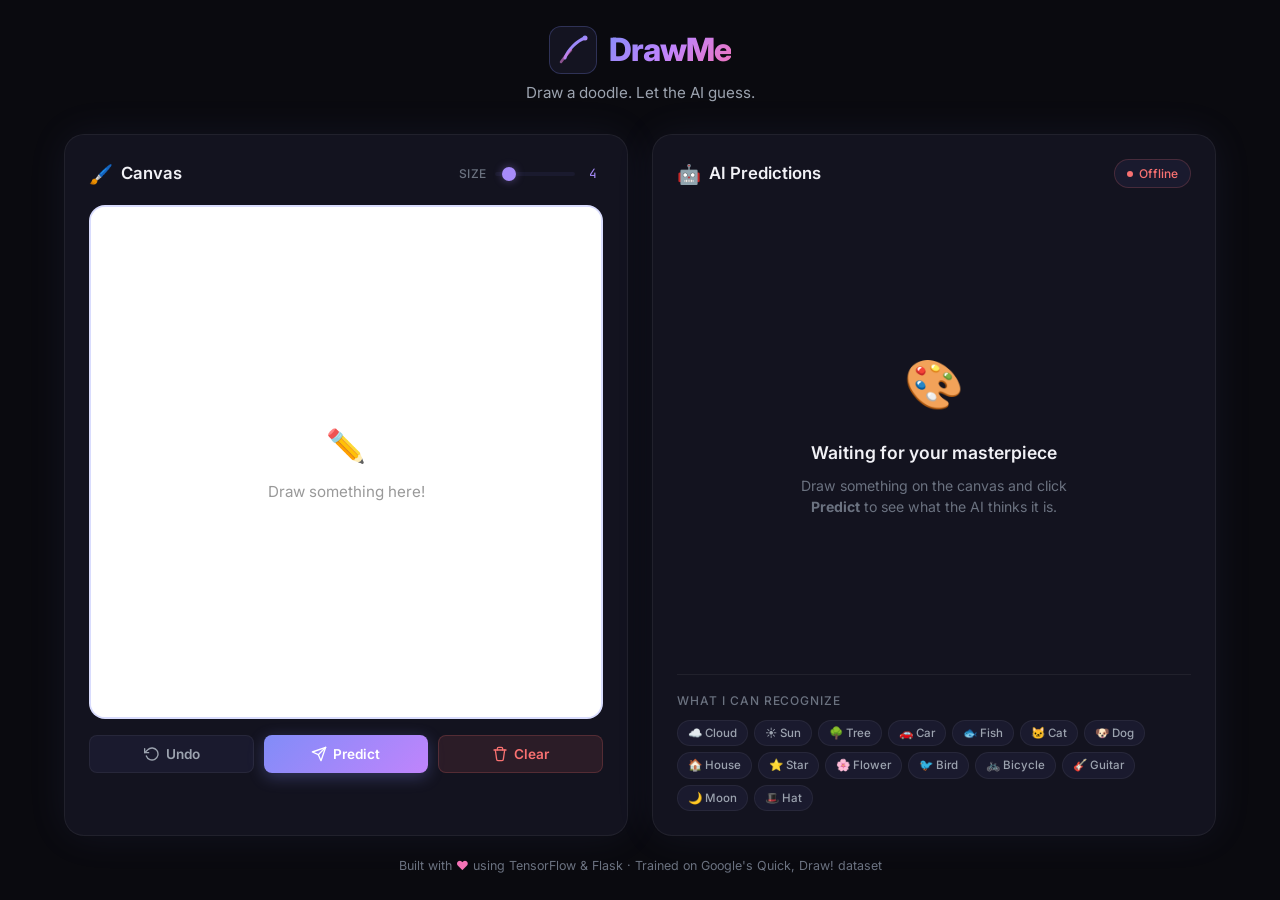
==== frontend/index.html @ 43815110 "frontend and model trained on 15 items" ====
<!DOCTYPE html>
<html lang="en">
<head>
    <meta charset="UTF-8">
    <meta name="viewport" content="width=device-width, initial-scale=1.0">
    <meta name="description" content="DrawMe — An AI-powered sketch recognition app. Draw on the canvas and let a CNN identify your doodle in real-time.">
    <title>DrawMe — AI Sketch Recognition</title>
    <link rel="preconnect" href="https://fonts.googleapis.com">
    <link rel="preconnect" href="https://fonts.gstatic.com" crossorigin>
    <link href="https://fonts.googleapis.com/css2?family=Inter:wght@300;400;500;600;700;800&family=JetBrains+Mono:wght@400;500&display=swap" rel="stylesheet">
    <link rel="stylesheet" href="style.css">
</head>
<body>
    <!-- Animated background particles -->
    <div class="bg-particles" id="bgParticles"></div>

    <!-- Main Application -->
    <div class="app-container">

        <!-- Header -->
        <header class="app-header">
            <div class="logo-group">
                <div class="logo-icon">
                    <svg width="32" height="32" viewBox="0 0 32 32" fill="none">
                        <path d="M8 24C8 24 10 18 16 12C22 6 28 4 28 4" stroke="url(#grad1)" stroke-width="3" stroke-linecap="round"/>
                        <path d="M4 28C4 28 8 22 14 16" stroke="url(#grad2)" stroke-width="2.5" stroke-linecap="round" opacity="0.6"/>
                        <circle cx="28" cy="4" r="2.5" fill="url(#grad1)"/>
                        <defs>
                            <linearGradient id="grad1" x1="0%" y1="0%" x2="100%" y2="100%">
                                <stop offset="0%" style="stop-color:#818cf8"/>
                                <stop offset="100%" style="stop-color:#c084fc"/>
                            </linearGradient>
                            <linearGradient id="grad2" x1="0%" y1="0%" x2="100%" y2="100%">
                                <stop offset="0%" style="stop-color:#c084fc"/>
                                <stop offset="100%" style="stop-color:#f472b6"/>
                            </linearGradient>
                        </defs>
                    </svg>
                </div>
                <h1 class="logo-text">DrawMe</h1>
            </div>
            <p class="tagline">Draw a doodle. Let the AI guess.</p>
        </header>

        <!-- Main Content Grid -->
        <main class="main-grid">

            <!-- Left Panel: Canvas -->
            <section class="panel canvas-panel" id="canvasPanel">
                <div class="panel-header">
                    <h2 class="panel-title">
                        <span class="panel-icon">🖌️</span>
                        Canvas
                    </h2>
                    <div class="brush-controls">
                        <label class="brush-label" for="brushSize">Size</label>
                        <input type="range" id="brushSize" min="2" max="20" value="4" class="brush-slider">
                        <span class="brush-value" id="brushValue">4</span>
                    </div>
                </div>

                <div class="canvas-wrapper" id="canvasWrapper">
                    <canvas id="drawCanvas" width="400" height="400"></canvas>
                    <div class="canvas-placeholder" id="canvasPlaceholder">
                        <span class="placeholder-icon">✏️</span>
                        <span>Draw something here!</span>
                    </div>
                </div>

                <div class="canvas-actions">
                    <button class="btn btn-secondary" id="btnUndo" title="Undo last stroke">
                        <svg width="16" height="16" viewBox="0 0 24 24" fill="none" stroke="currentColor" stroke-width="2" stroke-linecap="round" stroke-linejoin="round"><polyline points="1 4 1 10 7 10"></polyline><path d="M3.51 15a9 9 0 1 0 2.13-9.36L1 10"></path></svg>
                        Undo
                    </button>
                    <button class="btn btn-primary" id="btnPredict" title="Submit your drawing for prediction">
                        <svg width="16" height="16" viewBox="0 0 24 24" fill="none" stroke="currentColor" stroke-width="2" stroke-linecap="round" stroke-linejoin="round"><path d="M22 2L11 13"></path><path d="M22 2l-7 20-4-9-9-4 20-7z"></path></svg>
                        Predict
                    </button>
                    <button class="btn btn-danger" id="btnClear" title="Clear the canvas">
                        <svg width="16" height="16" viewBox="0 0 24 24" fill="none" stroke="currentColor" stroke-width="2" stroke-linecap="round" stroke-linejoin="round"><polyline points="3 6 5 6 21 6"></polyline><path d="M19 6l-2 14a2 2 0 01-2 2H9a2 2 0 01-2-2L5 6m3 0V4a2 2 0 012-2h4a2 2 0 012 2v2"></path></svg>
                        Clear
                    </button>
                </div>
            </section>

            <!-- Right Panel: Results -->
            <section class="panel results-panel" id="resultsPanel">
                <div class="panel-header">
                    <h2 class="panel-title">
                        <span class="panel-icon">🤖</span>
                        AI Predictions
                    </h2>
                    <div class="model-badge" id="modelBadge">
                        <span class="badge-dot"></span>
                        <span>Checking...</span>
                    </div>
                </div>

                <!-- Predictions Area -->
                <div class="predictions-area" id="predictionsArea">
                    <!-- Empty State -->
                    <div class="empty-state" id="emptyState">
                        <div class="empty-icon">🎨</div>
                        <h3>Waiting for your masterpiece</h3>
                        <p>Draw something on the canvas and click <strong>Predict</strong> to see what the AI thinks it is.</p>
                    </div>

                    <!-- Loading State -->
                    <div class="loading-state hidden" id="loadingState">
                        <div class="spinner"></div>
                        <p>Analyzing your drawing...</p>
                    </div>

                    <!-- Results State -->
                    <div class="results-state hidden" id="resultsState">
                        <!-- Top prediction hero -->
                        <div class="top-prediction" id="topPrediction">
                            <div class="top-emoji" id="topEmoji">❓</div>
                            <div class="top-info">
                                <span class="top-label">I think it's a...</span>
                                <span class="top-class" id="topClass">—</span>
                                <div class="top-confidence-bar">
                                    <div class="confidence-fill" id="topConfidenceFill"></div>
                                </div>
                                <span class="top-confidence-text" id="topConfidenceText">0%</span>
                            </div>
                        </div>

                        <!-- Debug: What the model sees -->
                        <div class="debug-image-section hidden" id="debugImageContainer">
                            <span class="debug-label">Model sees →</span>
                        </div>

                        <!-- All predictions list -->
                        <div class="predictions-list" id="predictionsList">
                            <!-- Dynamically populated -->
                        </div>
                    </div>

                    <!-- Error State -->
                    <div class="error-state hidden" id="errorState">
                        <div class="error-icon">⚠️</div>
                        <h3>Oops!</h3>
                        <p id="errorMessage">Something went wrong.</p>
                    </div>
                </div>

                <!-- Categories -->
                <div class="categories-section">
                    <h3 class="categories-title">What I can recognize</h3>
                    <div class="categories-grid" id="categoriesGrid">
                        <!-- Dynamically populated -->
                    </div>
                </div>
            </section>

        </main>

        <!-- Footer -->
        <footer class="app-footer">
            <p>Built with <span class="heart">♥</span> using TensorFlow &amp; Flask &middot; Trained on Google's Quick, Draw! dataset</p>
        </footer>
    </div>

    <script src="script.js"></script>
</body>
</html>
---- frontend/style.css ----
/* ═══════════════════════════════════════════════════════════════
   DrawMe — Premium Dark UI Stylesheet
   ═══════════════════════════════════════════════════════════════ */

/* ─── CSS Custom Properties (Design Tokens) ─────────────────── */
:root {
    /* Palette — Deep Space Dark */
    --bg-primary:     #0a0a0f;
    --bg-secondary:   #12121a;
    --bg-tertiary:    #1a1a2e;
    --bg-card:        rgba(22, 22, 35, 0.85);
    --bg-glass:       rgba(30, 30, 50, 0.55);

    /* Accent Gradient */
    --accent-1:       #818cf8;   /* Indigo */
    --accent-2:       #a78bfa;   /* Violet */
    --accent-3:       #c084fc;   /* Purple */
    --accent-4:       #f472b6;   /* Pink */

    /* Text */
    --text-primary:   #f1f1f6;
    --text-secondary: #9ca3af;
    --text-muted:     #6b7280;
    --text-accent:    #c084fc;

    /* Surfaces */
    --border-subtle:  rgba(255, 255, 255, 0.06);
    --border-accent:  rgba(129, 140, 248, 0.25);
    --shadow-glow:    0 0 40px rgba(129, 140, 248, 0.08);

    /* Canvas */
    --canvas-bg:      #ffffff;
    --canvas-border:  rgba(129, 140, 248, 0.3);

    /* Status */
    --success:        #34d399;
    --danger:         #f87171;
    --warning:        #fbbf24;

    /* Radii */
    --radius-sm:      8px;
    --radius-md:      12px;
    --radius-lg:      16px;
    --radius-xl:      20px;

    /* Transitions */
    --transition-fast:  150ms cubic-bezier(0.4, 0, 0.2, 1);
    --transition-base:  250ms cubic-bezier(0.4, 0, 0.2, 1);
    --transition-slow:  400ms cubic-bezier(0.16, 1, 0.3, 1);
}

/* ─── Reset & Base ──────────────────────────────────────────── */
*, *::before, *::after {
    margin: 0;
    padding: 0;
    box-sizing: border-box;
}

html {
    font-size: 16px;
    -webkit-font-smoothing: antialiased;
    -moz-osx-font-smoothing: grayscale;
}

body {
    font-family: 'Inter', -apple-system, BlinkMacSystemFont, sans-serif;
    background: var(--bg-primary);
    color: var(--text-primary);
    min-height: 100vh;
    overflow-x: hidden;
    line-height: 1.6;
}

/* ─── Background Particles ──────────────────────────────────── */
.bg-particles {
    position: fixed;
    inset: 0;
    pointer-events: none;
    z-index: 0;
    overflow: hidden;
}

.bg-particles .particle {
    position: absolute;
    border-radius: 50%;
    opacity: 0;
    animation: floatParticle linear infinite;
}

@keyframes floatParticle {
    0% {
        opacity: 0;
        transform: translateY(100vh) scale(0);
    }
    10% {
        opacity: 1;
    }
    90% {
        opacity: 1;
    }
    100% {
        opacity: 0;
        transform: translateY(-10vh) scale(1);
    }
}

/* ─── App Container ─────────────────────────────────────────── */
.app-container {
    position: relative;
    z-index: 1;
    max-width: 1200px;
    margin: 0 auto;
    padding: 24px 24px 16px;
    min-height: 100vh;
    display: flex;
    flex-direction: column;
}

/* ─── Header ────────────────────────────────────────────────── */
.app-header {
    text-align: center;
    margin-bottom: 28px;
    animation: fadeInDown 0.6s var(--transition-slow) both;
}

@keyframes fadeInDown {
    from { opacity: 0; transform: translateY(-20px); }
    to   { opacity: 1; transform: translateY(0); }
}

.logo-group {
    display: flex;
    align-items: center;
    justify-content: center;
    gap: 12px;
    margin-bottom: 6px;
}

.logo-icon {
    display: flex;
    align-items: center;
    justify-content: center;
    width: 48px;
    height: 48px;
    background: var(--bg-glass);
    border: 1px solid var(--border-accent);
    border-radius: var(--radius-md);
    backdrop-filter: blur(12px);
}

.logo-text {
    font-size: 2rem;
    font-weight: 800;
    letter-spacing: -0.03em;
    background: linear-gradient(135deg, var(--accent-1), var(--accent-3), var(--accent-4));
    -webkit-background-clip: text;
    -webkit-text-fill-color: transparent;
    background-clip: text;
}

.tagline {
    font-size: 0.95rem;
    color: var(--text-secondary);
    font-weight: 400;
}

/* ─── Main Grid ─────────────────────────────────────────────── */
.main-grid {
    display: grid;
    grid-template-columns: 1fr 1fr;
    gap: 24px;
    flex: 1;
    animation: fadeInUp 0.6s 0.15s both;
}

@keyframes fadeInUp {
    from { opacity: 0; transform: translateY(20px); }
    to   { opacity: 1; transform: translateY(0); }
}

/* ─── Panel (Glassmorphism Card) ────────────────────────────── */
.panel {
    background: var(--bg-card);
    border: 1px solid var(--border-subtle);
    border-radius: var(--radius-xl);
    padding: 24px;
    backdrop-filter: blur(16px);
    box-shadow: var(--shadow-glow);
    display: flex;
    flex-direction: column;
    transition: border-color var(--transition-base);
}

.panel:hover {
    border-color: var(--border-accent);
}

.panel-header {
    display: flex;
    align-items: center;
    justify-content: space-between;
    margin-bottom: 16px;
}

.panel-title {
    font-size: 1.05rem;
    font-weight: 600;
    display: flex;
    align-items: center;
    gap: 8px;
    color: var(--text-primary);
}

.panel-icon {
    font-size: 1.2rem;
}

/* ─── Brush Controls ────────────────────────────────────────── */
.brush-controls {
    display: flex;
    align-items: center;
    gap: 8px;
}

.brush-label {
    font-size: 0.75rem;
    color: var(--text-muted);
    text-transform: uppercase;
    letter-spacing: 0.05em;
    font-weight: 500;
}

.brush-slider {
    -webkit-appearance: none;
    appearance: none;
    width: 80px;
    height: 4px;
    background: var(--bg-tertiary);
    border-radius: 2px;
    outline: none;
    cursor: pointer;
}

.brush-slider::-webkit-slider-thumb {
    -webkit-appearance: none;
    appearance: none;
    width: 14px;
    height: 14px;
    border-radius: 50%;
    background: var(--accent-2);
    cursor: pointer;
    transition: transform var(--transition-fast);
    box-shadow: 0 0 8px rgba(167, 139, 250, 0.4);
}

.brush-slider::-webkit-slider-thumb:hover {
    transform: scale(1.2);
}

.brush-value {
    font-family: 'JetBrains Mono', monospace;
    font-size: 0.8rem;
    color: var(--accent-2);
    min-width: 20px;
    text-align: center;
}

/* ─── Canvas ────────────────────────────────────────────────── */
.canvas-wrapper {
    position: relative;
    width: 100%;
    aspect-ratio: 1;
    border-radius: var(--radius-lg);
    overflow: hidden;
    border: 2px solid var(--canvas-border);
    background: var(--canvas-bg);
    cursor: crosshair;
    transition: border-color var(--transition-base), box-shadow var(--transition-base);
}

.canvas-wrapper:hover {
    border-color: var(--accent-1);
    box-shadow: 0 0 20px rgba(129, 140, 248, 0.15);
}

#drawCanvas {
    display: block;
    width: 100%;
    height: 100%;
    touch-action: none;
}

.canvas-placeholder {
    position: absolute;
    inset: 0;
    display: flex;
    flex-direction: column;
    align-items: center;
    justify-content: center;
    gap: 8px;
    color: #999;
    font-size: 0.95rem;
    pointer-events: none;
    transition: opacity var(--transition-base);
}

.canvas-placeholder.hidden {
    opacity: 0;
}

.placeholder-icon {
    font-size: 2rem;
    animation: wiggle 2s ease-in-out infinite;
}

@keyframes wiggle {
    0%, 100% { transform: rotate(0deg); }
    25%      { transform: rotate(-8deg); }
    75%      { transform: rotate(8deg); }
}

/* ─── Buttons ───────────────────────────────────────────────── */
.canvas-actions {
    display: flex;
    gap: 10px;
    margin-top: 16px;
}

.btn {
    flex: 1;
    display: flex;
    align-items: center;
    justify-content: center;
    gap: 6px;
    padding: 10px 16px;
    border: none;
    border-radius: var(--radius-sm);
    font-family: 'Inter', sans-serif;
    font-size: 0.85rem;
    font-weight: 600;
    cursor: pointer;
    transition: all var(--transition-fast);
    position: relative;
    overflow: hidden;
}

.btn::after {
    content: '';
    position: absolute;
    inset: 0;
    background: rgba(255, 255, 255, 0);
    transition: background var(--transition-fast);
}

.btn:hover::after {
    background: rgba(255, 255, 255, 0.08);
}

.btn:active {
    transform: scale(0.97);
}

.btn-primary {
    background: linear-gradient(135deg, var(--accent-1), var(--accent-3));
    color: #fff;
    box-shadow: 0 4px 16px rgba(129, 140, 248, 0.3);
}

.btn-primary:hover {
    box-shadow: 0 6px 24px rgba(129, 140, 248, 0.45);
    transform: translateY(-1px);
}

.btn-secondary {
    background: var(--bg-tertiary);
    color: var(--text-secondary);
    border: 1px solid var(--border-subtle);
}

.btn-secondary:hover {
    color: var(--text-primary);
    border-color: var(--border-accent);
}

.btn-danger {
    background: rgba(248, 113, 113, 0.1);
    color: var(--danger);
    border: 1px solid rgba(248, 113, 113, 0.2);
}

.btn-danger:hover {
    background: rgba(248, 113, 113, 0.2);
    border-color: rgba(248, 113, 113, 0.4);
}

/* ─── Model Badge ───────────────────────────────────────────── */
.model-badge {
    display: flex;
    align-items: center;
    gap: 6px;
    padding: 4px 12px;
    border-radius: 999px;
    font-size: 0.75rem;
    font-weight: 500;
    background: var(--bg-tertiary);
    color: var(--text-muted);
    border: 1px solid var(--border-subtle);
}

.badge-dot {
    width: 6px;
    height: 6px;
    border-radius: 50%;
    background: var(--text-muted);
    transition: background var(--transition-base);
}

.model-badge.online .badge-dot {
    background: var(--success);
    box-shadow: 0 0 8px rgba(52, 211, 153, 0.5);
    animation: pulse 2s infinite;
}

.model-badge.online {
    color: var(--success);
    border-color: rgba(52, 211, 153, 0.2);
}

.model-badge.offline .badge-dot {
    background: var(--danger);
}

.model-badge.offline {
    color: var(--danger);
    border-color: rgba(248, 113, 113, 0.2);
}

@keyframes pulse {
    0%, 100% { opacity: 1; }
    50%      { opacity: 0.5; }
}

/* ─── Predictions Area ──────────────────────────────────────── */
.predictions-area {
    flex: 1;
    display: flex;
    flex-direction: column;
}

/* Empty State */
.empty-state {
    flex: 1;
    display: flex;
    flex-direction: column;
    align-items: center;
    justify-content: center;
    text-align: center;
    padding: 32px 16px;
    gap: 8px;
}

.empty-icon {
    font-size: 3rem;
    margin-bottom: 8px;
    animation: float 3s ease-in-out infinite;
}

@keyframes float {
    0%, 100% { transform: translateY(0); }
    50%      { transform: translateY(-8px); }
}

.empty-state h3 {
    font-size: 1.1rem;
    font-weight: 600;
    color: var(--text-primary);
}

.empty-state p {
    font-size: 0.88rem;
    color: var(--text-muted);
    max-width: 280px;
    line-height: 1.5;
}

/* Loading State */
.loading-state {
    flex: 1;
    display: flex;
    flex-direction: column;
    align-items: center;
    justify-content: center;
    gap: 16px;
}

.spinner {
    width: 40px;
    height: 40px;
    border: 3px solid var(--bg-tertiary);
    border-top-color: var(--accent-2);
    border-radius: 50%;
    animation: spin 0.8s linear infinite;
}

@keyframes spin {
    to { transform: rotate(360deg); }
}

.loading-state p {
    font-size: 0.9rem;
    color: var(--text-secondary);
}

/* Top Prediction Hero */
.top-prediction {
    display: flex;
    align-items: center;
    gap: 16px;
    padding: 20px;
    border-radius: var(--radius-lg);
    background: linear-gradient(135deg, rgba(129, 140, 248, 0.1), rgba(192, 132, 252, 0.08));
    border: 1px solid var(--border-accent);
    margin-bottom: 16px;
    animation: slideIn 0.4s var(--transition-slow) both;
}

@keyframes slideIn {
    from { opacity: 0; transform: translateX(-16px); }
    to   { opacity: 1; transform: translateX(0); }
}

.top-emoji {
    font-size: 2.8rem;
    line-height: 1;
    flex-shrink: 0;
}

.top-info {
    flex: 1;
    min-width: 0;
}

.top-label {
    display: block;
    font-size: 0.75rem;
    color: var(--text-muted);
    text-transform: uppercase;
    letter-spacing: 0.08em;
    font-weight: 500;
    margin-bottom: 2px;
}

.top-class {
    display: block;
    font-size: 1.5rem;
    font-weight: 700;
    color: var(--text-primary);
    text-transform: capitalize;
    letter-spacing: -0.02em;
}

.top-confidence-bar {
    width: 100%;
    height: 6px;
    background: var(--bg-tertiary);
    border-radius: 3px;
    margin-top: 8px;
    overflow: hidden;
}

.confidence-fill {
    height: 100%;
    border-radius: 3px;
    background: linear-gradient(90deg, var(--accent-1), var(--accent-3));
    width: 0%;
    transition: width 0.8s cubic-bezier(0.16, 1, 0.3, 1);
}

.top-confidence-text {
    display: block;
    margin-top: 4px;
    font-family: 'JetBrains Mono', monospace;
    font-size: 0.85rem;
    color: var(--accent-2);
    font-weight: 500;
}

/* Debug Image Section */
.debug-image-section {
    display: flex;
    align-items: center;
    gap: 10px;
    padding: 8px 12px;
    margin-bottom: 10px;
    border-radius: var(--radius-sm);
    background: rgba(129, 140, 248, 0.06);
    border: 1px dashed rgba(129, 140, 248, 0.2);
}

.debug-label {
    font-size: 0.7rem;
    color: var(--text-muted);
    text-transform: uppercase;
    letter-spacing: 0.05em;
    font-weight: 500;
}

/* Predictions List */
.predictions-list {
    display: flex;
    flex-direction: column;
    gap: 6px;
    max-height: 260px;
    overflow-y: auto;
    padding-right: 4px;
}

.predictions-list::-webkit-scrollbar {
    width: 4px;
}

.predictions-list::-webkit-scrollbar-track {
    background: transparent;
}

.predictions-list::-webkit-scrollbar-thumb {
    background: var(--bg-tertiary);
    border-radius: 2px;
}

.prediction-row {
    display: flex;
    align-items: center;
    gap: 10px;
    padding: 8px 12px;
    border-radius: var(--radius-sm);
    background: var(--bg-tertiary);
    transition: background var(--transition-fast);
    animation: fadeInRow 0.3s ease both;
}

.prediction-row:hover {
    background: rgba(30, 30, 50, 0.9);
}

.prediction-rank {
    font-family: 'JetBrains Mono', monospace;
    font-size: 0.7rem;
    color: var(--text-muted);
    min-width: 20px;
    text-align: center;
}

.prediction-emoji {
    font-size: 1.1rem;
    flex-shrink: 0;
}

.prediction-name {
    font-size: 0.85rem;
    font-weight: 500;
    color: var(--text-primary);
    text-transform: capitalize;
    flex: 1;
}

.prediction-bar-wrapper {
    width: 80px;
    height: 4px;
    background: rgba(255, 255, 255, 0.06);
    border-radius: 2px;
    overflow: hidden;
}

.prediction-bar {
    height: 100%;
    border-radius: 2px;
    background: var(--accent-1);
    width: 0%;
    transition: width 0.6s cubic-bezier(0.16, 1, 0.3, 1);
}

.prediction-confidence {
    font-family: 'JetBrains Mono', monospace;
    font-size: 0.75rem;
    color: var(--text-secondary);
    min-width: 42px;
    text-align: right;
}

@keyframes fadeInRow {
    from { opacity: 0; transform: translateY(6px); }
    to   { opacity: 1; transform: translateY(0); }
}

/* Error State */
.error-state {
    flex: 1;
    display: flex;
    flex-direction: column;
    align-items: center;
    justify-content: center;
    text-align: center;
    padding: 32px 16px;
    gap: 8px;
}

.error-icon {
    font-size: 2.5rem;
}

.error-state h3 {
    font-size: 1.1rem;
    font-weight: 600;
    color: var(--danger);
}

.error-state p {
    font-size: 0.88rem;
    color: var(--text-muted);
    max-width: 280px;
}

/* ─── Categories Section ────────────────────────────────────── */
.categories-section {
    margin-top: 16px;
    padding-top: 16px;
    border-top: 1px solid var(--border-subtle);
}

.categories-title {
    font-size: 0.75rem;
    text-transform: uppercase;
    letter-spacing: 0.08em;
    color: var(--text-muted);
    font-weight: 500;
    margin-bottom: 10px;
}

.categories-grid {
    display: flex;
    flex-wrap: wrap;
    gap: 6px;
}

.category-chip {
    padding: 3px 10px;
    border-radius: 999px;
    font-size: 0.72rem;
    font-weight: 500;
    background: var(--bg-tertiary);
    color: var(--text-secondary);
    border: 1px solid var(--border-subtle);
    transition: all var(--transition-fast);
    cursor: default;
    text-transform: capitalize;
}

.category-chip:hover {
    color: var(--accent-2);
    border-color: var(--border-accent);
    background: rgba(167, 139, 250, 0.08);
}

.category-chip.active {
    color: var(--accent-1);
    border-color: var(--accent-1);
    background: rgba(129, 140, 248, 0.15);
}

/* ─── Footer ────────────────────────────────────────────────── */
.app-footer {
    text-align: center;
    padding: 20px 0 8px;
    font-size: 0.78rem;
    color: var(--text-muted);
    animation: fadeInUp 0.6s 0.3s both;
}

.heart {
    color: var(--accent-4);
    display: inline-block;
    animation: heartbeat 1.5s infinite;
}

@keyframes heartbeat {
    0%, 100% { transform: scale(1); }
    50%      { transform: scale(1.15); }
}

/* ─── Utility ───────────────────────────────────────────────── */
.hidden {
    display: none !important;
}

/* ─── Responsive ────────────────────────────────────────────── */
@media (max-width: 768px) {
    .main-grid {
        grid-template-columns: 1fr;
    }

    .app-container {
        padding: 16px;
    }

    .logo-text {
        font-size: 1.6rem;
    }

    .canvas-wrapper {
        max-width: 100%;
    }

    .top-prediction {
        flex-direction: column;
        text-align: center;
    }

    .predictions-list {
        max-height: 200px;
    }
}

@media (max-width: 480px) {
    .canvas-actions {
        flex-direction: column;
    }

    .brush-controls {
        display: none;
    }

    .panel {
        padding: 16px;
    }
}
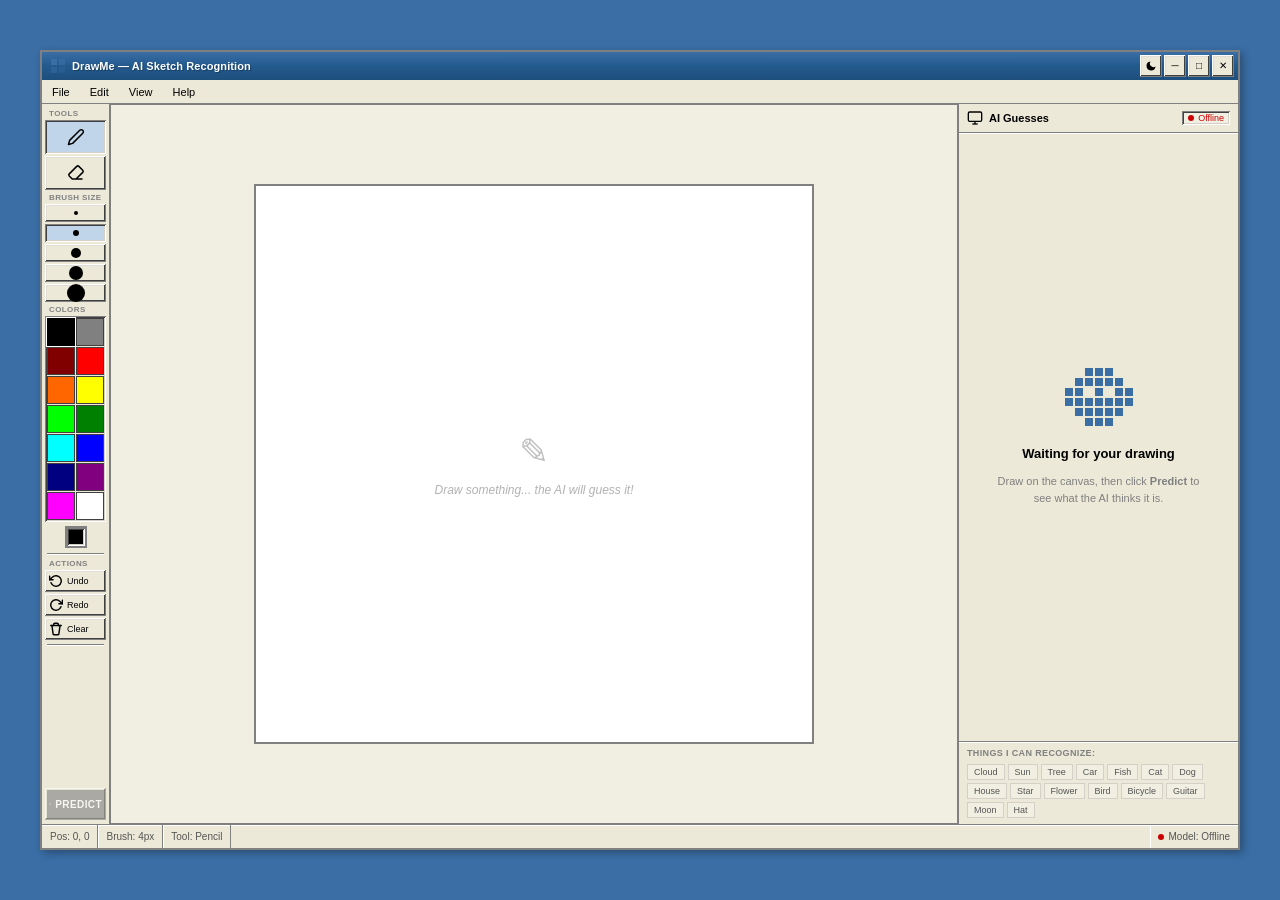
==== commit 7c40cbaf: "charts" ====
--- a/frontend/index.html
+++ b/frontend/index.html
@@ -3,163 +3,430 @@
 <head>
     <meta charset="UTF-8">
     <meta name="viewport" content="width=device-width, initial-scale=1.0">
-    <meta name="description" content="DrawMe — An AI-powered sketch recognition app. Draw on the canvas and let a CNN identify your doodle in real-time.">
+    <meta name="description" content="DrawMe — An AI-powered sketch recognition app inspired by Microsoft Paint. Draw on the canvas and let a CNN identify your doodle.">
     <title>DrawMe — AI Sketch Recognition</title>
     <link rel="preconnect" href="https://fonts.googleapis.com">
     <link rel="preconnect" href="https://fonts.gstatic.com" crossorigin>
-    <link href="https://fonts.googleapis.com/css2?family=Inter:wght@300;400;500;600;700;800&family=JetBrains+Mono:wght@400;500&display=swap" rel="stylesheet">
+    <link href="https://fonts.googleapis.com/css2?family=Pixelify+Sans:wght@400;500;600;700&display=swap" rel="stylesheet">
     <link rel="stylesheet" href="style.css">
 </head>
-<body>
-    <!-- Animated background particles -->
-    <div class="bg-particles" id="bgParticles"></div>
-
-    <!-- Main Application -->
-    <div class="app-container">
-
-        <!-- Header -->
-        <header class="app-header">
-            <div class="logo-group">
-                <div class="logo-icon">
-                    <svg width="32" height="32" viewBox="0 0 32 32" fill="none">
-                        <path d="M8 24C8 24 10 18 16 12C22 6 28 4 28 4" stroke="url(#grad1)" stroke-width="3" stroke-linecap="round"/>
-                        <path d="M4 28C4 28 8 22 14 16" stroke="url(#grad2)" stroke-width="2.5" stroke-linecap="round" opacity="0.6"/>
-                        <circle cx="28" cy="4" r="2.5" fill="url(#grad1)"/>
-                        <defs>
-                            <linearGradient id="grad1" x1="0%" y1="0%" x2="100%" y2="100%">
-                                <stop offset="0%" style="stop-color:#818cf8"/>
-                                <stop offset="100%" style="stop-color:#c084fc"/>
-                            </linearGradient>
-                            <linearGradient id="grad2" x1="0%" y1="0%" x2="100%" y2="100%">
-                                <stop offset="0%" style="stop-color:#c084fc"/>
-                                <stop offset="100%" style="stop-color:#f472b6"/>
-                            </linearGradient>
-                        </defs>
+<body class="theme-light">
+
+    <!-- Window Container (like a classic Windows app) -->
+    <div class="window-container" id="windowContainer">
+
+        <!-- Title Bar -->
+        <div class="title-bar" id="titleBar">
+            <div class="title-bar-left">
+                <div class="title-bar-icon">
+                    <svg width="16" height="16" viewBox="0 0 16 16" fill="none">
+                        <rect x="1" y="1" width="6" height="6" fill="#3a6ea5"/>
+                        <rect x="9" y="1" width="6" height="6" fill="#3a6ea5" opacity="0.7"/>
+                        <rect x="1" y="9" width="6" height="6" fill="#3a6ea5" opacity="0.5"/>
+                        <rect x="9" y="9" width="6" height="6" fill="#3a6ea5" opacity="0.3"/>
                     </svg>
                 </div>
-                <h1 class="logo-text">DrawMe</h1>
-            </div>
-            <p class="tagline">Draw a doodle. Let the AI guess.</p>
-        </header>
-
-        <!-- Main Content Grid -->
-        <main class="main-grid">
-
-            <!-- Left Panel: Canvas -->
-            <section class="panel canvas-panel" id="canvasPanel">
-                <div class="panel-header">
-                    <h2 class="panel-title">
-                        <span class="panel-icon">🖌️</span>
-                        Canvas
-                    </h2>
-                    <div class="brush-controls">
-                        <label class="brush-label" for="brushSize">Size</label>
-                        <input type="range" id="brushSize" min="2" max="20" value="4" class="brush-slider">
-                        <span class="brush-value" id="brushValue">4</span>
-                    </div>
-                </div>
-
-                <div class="canvas-wrapper" id="canvasWrapper">
-                    <canvas id="drawCanvas" width="400" height="400"></canvas>
+                <span class="title-bar-text">DrawMe — AI Sketch Recognition</span>
+            </div>
+            <div class="title-bar-controls">
+                <button class="title-btn" id="btnThemeToggle" title="Toggle dark mode" aria-label="Toggle dark mode">
+                    <svg class="theme-icon-light" width="12" height="12" viewBox="0 0 24 24" fill="currentColor">
+                        <path d="M21 12.79A9 9 0 1111.21 3a7 7 0 009.79 9.79z"/>
+                    </svg>
+                    <svg class="theme-icon-dark" width="12" height="12" viewBox="0 0 24 24" fill="currentColor" style="display:none;">
+                        <circle cx="12" cy="12" r="5"/>
+                        <line x1="12" y1="1" x2="12" y2="3" stroke="currentColor" stroke-width="2"/>
+                        <line x1="12" y1="21" x2="12" y2="23" stroke="currentColor" stroke-width="2"/>
+                        <line x1="4.22" y1="4.22" x2="5.64" y2="5.64" stroke="currentColor" stroke-width="2"/>
+                        <line x1="18.36" y1="18.36" x2="19.78" y2="19.78" stroke="currentColor" stroke-width="2"/>
+                        <line x1="1" y1="12" x2="3" y2="12" stroke="currentColor" stroke-width="2"/>
+                        <line x1="21" y1="12" x2="23" y2="12" stroke="currentColor" stroke-width="2"/>
+                        <line x1="4.22" y1="19.78" x2="5.64" y2="18.36" stroke="currentColor" stroke-width="2"/>
+                        <line x1="18.36" y1="5.64" x2="19.78" y2="4.22" stroke="currentColor" stroke-width="2"/>
+                    </svg>
+                </button>
+                <button class="title-btn title-btn-minimize" aria-label="Minimize">─</button>
+                <button class="title-btn title-btn-maximize" aria-label="Maximize">□</button>
+                <button class="title-btn title-btn-close" aria-label="Close">✕</button>
+            </div>
+        </div>
+
+        <!-- Menu Bar -->
+        <div class="menu-bar">
+            <div class="menu-bar-left">
+                <div class="menu-item" data-menu="file">
+                    <span class="menu-label"><u>F</u>ile</span>
+                    <div class="menu-dropdown">
+                        <button class="menu-option" id="menuNew">
+                            <span class="menu-option-label">New</span>
+                            <span class="menu-shortcut">Ctrl+N</span>
+                        </button>
+                        <div class="menu-separator"></div>
+                        <button class="menu-option" id="menuSave">
+                            <span class="menu-option-label">Save As PNG...</span>
+                            <span class="menu-shortcut">Ctrl+S</span>
+                        </button>
+                        <div class="menu-separator"></div>
+                        <button class="menu-option" id="menuPredict">
+                            <span class="menu-option-label">Ask AI...</span>
+                            <span class="menu-shortcut">Enter</span>
+                        </button>
+                    </div>
+                </div>
+                <div class="menu-item" data-menu="edit">
+                    <span class="menu-label"><u>E</u>dit</span>
+                    <div class="menu-dropdown">
+                        <button class="menu-option" id="menuUndo">
+                            <span class="menu-option-label">Undo</span>
+                            <span class="menu-shortcut">Ctrl+Z</span>
+                        </button>
+                        <button class="menu-option" id="menuRedo">
+                            <span class="menu-option-label">Redo</span>
+                            <span class="menu-shortcut">Ctrl+Y</span>
+                        </button>
+                        <div class="menu-separator"></div>
+                        <button class="menu-option" id="menuClear">
+                            <span class="menu-option-label">Clear Canvas</span>
+                            <span class="menu-shortcut">Esc</span>
+                        </button>
+                    </div>
+                </div>
+                <div class="menu-item" data-menu="view">
+                    <span class="menu-label"><u>V</u>iew</span>
+                    <div class="menu-dropdown">
+                        <button class="menu-option" id="menuGrid">
+                            <span class="menu-option-check" id="gridCheck">☐</span>
+                            <span class="menu-option-label">Show Grid</span>
+                        </button>
+                        <button class="menu-option" id="menuHistory">
+                            <span class="menu-option-check" id="historyCheck">☐</span>
+                            <span class="menu-option-label">Prediction History</span>
+                        </button>
+                    </div>
+                </div>
+                <div class="menu-item" data-menu="help">
+                    <span class="menu-label"><u>H</u>elp</span>
+                    <div class="menu-dropdown">
+                        <button class="menu-option" id="menuAbout">
+                            <span class="menu-option-label">About DrawMe</span>
+                        </button>
+                        <button class="menu-option" id="menuShortcuts">
+                            <span class="menu-option-label">Keyboard Shortcuts</span>
+                        </button>
+                    </div>
+                </div>
+            </div>
+        </div>
+
+        <!-- Main Content Area -->
+        <div class="app-body">
+
+            <!-- Left Toolbar -->
+            <div class="toolbar" id="toolbar">
+                <div class="tool-group">
+                    <span class="tool-group-label">Tools</span>
+                    <button class="tool-btn active" id="toolPencil" title="Pencil (P)" data-tool="pencil">
+                        <svg width="18" height="18" viewBox="0 0 24 24" fill="none" stroke="currentColor" stroke-width="2" stroke-linecap="round" stroke-linejoin="round">
+                            <path d="M17 3a2.828 2.828 0 114 4L7.5 20.5 2 22l1.5-5.5L17 3z"/>
+                        </svg>
+                    </button>
+                    <button class="tool-btn" id="toolEraser" title="Eraser (E)" data-tool="eraser">
+                        <svg width="18" height="18" viewBox="0 0 24 24" fill="none" stroke="currentColor" stroke-width="2" stroke-linecap="round" stroke-linejoin="round">
+                            <path d="M20 20H7L3 16c-.8-.8-.8-2 0-2.8l10-10c.8-.8 2-.8 2.8 0l5.2 5.2c.8.8.8 2 0 2.8L13 19"/>
+                        </svg>
+                    </button>
+                </div>
+
+                <div class="tool-group">
+                    <span class="tool-group-label">Brush Size</span>
+                    <div class="brush-sizes">
+                        <button class="brush-size-btn" data-size="2" title="2px">
+                            <span class="brush-dot" style="width:4px;height:4px"></span>
+                        </button>
+                        <button class="brush-size-btn active" data-size="4" title="4px">
+                            <span class="brush-dot" style="width:6px;height:6px"></span>
+                        </button>
+                        <button class="brush-size-btn" data-size="8" title="8px">
+                            <span class="brush-dot" style="width:10px;height:10px"></span>
+                        </button>
+                        <button class="brush-size-btn" data-size="12" title="12px">
+                            <span class="brush-dot" style="width:14px;height:14px"></span>
+                        </button>
+                        <button class="brush-size-btn" data-size="20" title="20px">
+                            <span class="brush-dot" style="width:18px;height:18px"></span>
+                        </button>
+                    </div>
+                </div>
+
+                <div class="tool-group">
+                    <span class="tool-group-label">Colors</span>
+                    <div class="color-palette" id="colorPalette">
+                        <button class="color-swatch active" data-color="#000000" style="background:#000000" title="Black"></button>
+                        <button class="color-swatch" data-color="#808080" style="background:#808080" title="Gray"></button>
+                        <button class="color-swatch" data-color="#800000" style="background:#800000" title="Maroon"></button>
+                        <button class="color-swatch" data-color="#ff0000" style="background:#ff0000" title="Red"></button>
+                        <button class="color-swatch" data-color="#ff6600" style="background:#ff6600" title="Orange"></button>
+                        <button class="color-swatch" data-color="#ffff00" style="background:#ffff00" title="Yellow"></button>
+                        <button class="color-swatch" data-color="#00ff00" style="background:#00ff00" title="Lime"></button>
+                        <button class="color-swatch" data-color="#008000" style="background:#008000" title="Green"></button>
+                        <button class="color-swatch" data-color="#00ffff" style="background:#00ffff" title="Cyan"></button>
+                        <button class="color-swatch" data-color="#0000ff" style="background:#0000ff" title="Blue"></button>
+                        <button class="color-swatch" data-color="#000080" style="background:#000080" title="Navy"></button>
+                        <button class="color-swatch" data-color="#800080" style="background:#800080" title="Purple"></button>
+                        <button class="color-swatch" data-color="#ff00ff" style="background:#ff00ff" title="Magenta"></button>
+                        <button class="color-swatch" data-color="#ffffff" style="background:#ffffff" title="White"></button>
+                    </div>
+                    <div class="active-colors">
+                        <div class="active-color-preview" id="activeColorPreview" title="Current color">
+                            <div class="active-color-inner" style="background:#000000"></div>
+                        </div>
+                    </div>
+                </div>
+
+                <div class="tool-separator"></div>
+
+                <div class="tool-group">
+                    <span class="tool-group-label">Actions</span>
+                    <button class="tool-action-btn" id="btnUndo" title="Undo (Ctrl+Z)">
+                        <svg width="14" height="14" viewBox="0 0 24 24" fill="none" stroke="currentColor" stroke-width="2.5" stroke-linecap="round" stroke-linejoin="round">
+                            <polyline points="1 4 1 10 7 10"></polyline>
+                            <path d="M3.51 15a9 9 0 102.13-9.36L1 10"></path>
+                        </svg>
+                        <span>Undo</span>
+                    </button>
+                    <button class="tool-action-btn" id="btnRedo" title="Redo (Ctrl+Y)">
+                        <svg width="14" height="14" viewBox="0 0 24 24" fill="none" stroke="currentColor" stroke-width="2.5" stroke-linecap="round" stroke-linejoin="round">
+                            <polyline points="23 4 23 10 17 10"></polyline>
+                            <path d="M20.49 15a9 9 0 11-2.13-9.36L23 10"></path>
+                        </svg>
+                        <span>Redo</span>
+                    </button>
+                    <button class="tool-action-btn tool-action-danger" id="btnClear" title="Clear (Esc)">
+                        <svg width="14" height="14" viewBox="0 0 24 24" fill="none" stroke="currentColor" stroke-width="2.5" stroke-linecap="round" stroke-linejoin="round">
+                            <polyline points="3 6 5 6 21 6"></polyline>
+                            <path d="M19 6l-2 14a2 2 0 01-2 2H9a2 2 0 01-2-2L5 6m3 0V4a2 2 0 012-2h4a2 2 0 012 2v2"></path>
+                        </svg>
+                        <span>Clear</span>
+                    </button>
+                </div>
+
+                <div class="tool-separator"></div>
+
+                <button class="predict-btn" id="btnPredict" title="Ask AI to predict (Enter)">
+                    <svg width="16" height="16" viewBox="0 0 24 24" fill="none" stroke="currentColor" stroke-width="2" stroke-linecap="round" stroke-linejoin="round">
+                        <path d="M22 2L11 13"></path>
+                        <path d="M22 2l-7 20-4-9-9-4 20-7z"></path>
+                    </svg>
+                    <span>Predict</span>
+                </button>
+            </div>
+
+            <!-- Canvas Area -->
+            <div class="canvas-area" id="canvasArea">
+                <div class="canvas-frame" id="canvasFrame">
+                    <canvas id="drawCanvas" width="560" height="560"></canvas>
+                    <div class="canvas-grid-overlay hidden" id="canvasGrid"></div>
                     <div class="canvas-placeholder" id="canvasPlaceholder">
-                        <span class="placeholder-icon">✏️</span>
-                        <span>Draw something here!</span>
-                    </div>
-                </div>
-
-                <div class="canvas-actions">
-                    <button class="btn btn-secondary" id="btnUndo" title="Undo last stroke">
-                        <svg width="16" height="16" viewBox="0 0 24 24" fill="none" stroke="currentColor" stroke-width="2" stroke-linecap="round" stroke-linejoin="round"><polyline points="1 4 1 10 7 10"></polyline><path d="M3.51 15a9 9 0 1 0 2.13-9.36L1 10"></path></svg>
-                        Undo
-                    </button>
-                    <button class="btn btn-primary" id="btnPredict" title="Submit your drawing for prediction">
-                        <svg width="16" height="16" viewBox="0 0 24 24" fill="none" stroke="currentColor" stroke-width="2" stroke-linecap="round" stroke-linejoin="round"><path d="M22 2L11 13"></path><path d="M22 2l-7 20-4-9-9-4 20-7z"></path></svg>
-                        Predict
-                    </button>
-                    <button class="btn btn-danger" id="btnClear" title="Clear the canvas">
-                        <svg width="16" height="16" viewBox="0 0 24 24" fill="none" stroke="currentColor" stroke-width="2" stroke-linecap="round" stroke-linejoin="round"><polyline points="3 6 5 6 21 6"></polyline><path d="M19 6l-2 14a2 2 0 01-2 2H9a2 2 0 01-2-2L5 6m3 0V4a2 2 0 012-2h4a2 2 0 012 2v2"></path></svg>
-                        Clear
-                    </button>
-                </div>
-            </section>
-
-            <!-- Right Panel: Results -->
-            <section class="panel results-panel" id="resultsPanel">
-                <div class="panel-header">
-                    <h2 class="panel-title">
-                        <span class="panel-icon">🤖</span>
-                        AI Predictions
-                    </h2>
-                    <div class="model-badge" id="modelBadge">
-                        <span class="badge-dot"></span>
-                        <span>Checking...</span>
-                    </div>
-                </div>
-
-                <!-- Predictions Area -->
-                <div class="predictions-area" id="predictionsArea">
+                        <span class="placeholder-pencil">&#9998;</span>
+                        <span class="placeholder-text">Draw something... the AI will guess it!</span>
+                    </div>
+                </div>
+            </div>
+
+            <!-- Right Panel: AI Predictions -->
+            <div class="prediction-panel" id="predictionPanel">
+                <div class="panel-header-retro">
+                    <div class="panel-title-retro">
+                        <svg width="16" height="16" viewBox="0 0 24 24" fill="none" stroke="currentColor" stroke-width="2">
+                            <rect x="2" y="3" width="20" height="14" rx="2" ry="2"/>
+                            <line x1="8" y1="21" x2="16" y2="21"/>
+                            <line x1="12" y1="17" x2="12" y2="21"/>
+                        </svg>
+                        <span>AI Guesses</span>
+                    </div>
+                    <div class="model-status" id="modelStatus">
+                        <span class="status-dot"></span>
+                        <span class="status-text">Checking...</span>
+                    </div>
+                </div>
+
+                <!-- Prediction States -->
+                <div class="prediction-content" id="predictionContent">
+
                     <!-- Empty State -->
-                    <div class="empty-state" id="emptyState">
-                        <div class="empty-icon">🎨</div>
-                        <h3>Waiting for your masterpiece</h3>
-                        <p>Draw something on the canvas and click <strong>Predict</strong> to see what the AI thinks it is.</p>
+                    <div class="pred-state pred-empty" id="stateEmpty">
+                        <div class="empty-artwork">
+                            <div class="pixel-art-brain">
+                                <div class="brain-row"><span></span><span></span><span class="b"></span><span class="b"></span><span class="b"></span><span></span><span></span></div>
+                                <div class="brain-row"><span></span><span class="b"></span><span class="b"></span><span class="b"></span><span class="b"></span><span class="b"></span><span></span></div>
+                                <div class="brain-row"><span class="b"></span><span class="b"></span><span></span><span class="b"></span><span></span><span class="b"></span><span class="b"></span></div>
+                                <div class="brain-row"><span class="b"></span><span class="b"></span><span class="b"></span><span class="b"></span><span class="b"></span><span class="b"></span><span class="b"></span></div>
+                                <div class="brain-row"><span></span><span class="b"></span><span class="b"></span><span class="b"></span><span class="b"></span><span class="b"></span><span></span></div>
+                                <div class="brain-row"><span></span><span></span><span class="b"></span><span class="b"></span><span class="b"></span><span></span><span></span></div>
+                            </div>
+                        </div>
+                        <h3 class="empty-title">Waiting for your drawing</h3>
+                        <p class="empty-desc">Draw on the canvas, then click <strong>Predict</strong> to see what the AI thinks it is.</p>
                     </div>
 
                     <!-- Loading State -->
-                    <div class="loading-state hidden" id="loadingState">
-                        <div class="spinner"></div>
-                        <p>Analyzing your drawing...</p>
+                    <div class="pred-state pred-loading hidden" id="stateLoading">
+                        <div class="retro-loader">
+                            <div class="loader-text">AI is thinking</div>
+                            <div class="retro-progress-bar">
+                                <div class="retro-progress-fill" id="progressFill"></div>
+                                <div class="retro-progress-blocks">
+                                    <span class="progress-block"></span>
+                                    <span class="progress-block"></span>
+                                    <span class="progress-block"></span>
+                                    <span class="progress-block"></span>
+                                    <span class="progress-block"></span>
+                                    <span class="progress-block"></span>
+                                    <span class="progress-block"></span>
+                                    <span class="progress-block"></span>
+                                    <span class="progress-block"></span>
+                                    <span class="progress-block"></span>
+                                </div>
+                            </div>
+                            <div class="thinking-dots">
+                                <span>Analyzing</span>
+                                <span class="dot-anim">.</span><span class="dot-anim">.</span><span class="dot-anim">.</span>
+                            </div>
+                        </div>
                     </div>
 
                     <!-- Results State -->
-                    <div class="results-state hidden" id="resultsState">
-                        <!-- Top prediction hero -->
-                        <div class="top-prediction" id="topPrediction">
-                            <div class="top-emoji" id="topEmoji">❓</div>
-                            <div class="top-info">
-                                <span class="top-label">I think it's a...</span>
-                                <span class="top-class" id="topClass">—</span>
-                                <div class="top-confidence-bar">
-                                    <div class="confidence-fill" id="topConfidenceFill"></div>
+                    <div class="pred-state pred-results hidden" id="stateResults">
+                        <!-- Top Prediction -->
+                        <div class="top-guess" id="topGuess">
+                            <div class="top-guess-label">I think it's a...</div>
+                            <div class="top-guess-name" id="topGuessName">—</div>
+                            <div class="top-guess-bar">
+                                <div class="confidence-track">
+                                    <div class="confidence-fill" id="topConfFill"></div>
                                 </div>
-                                <span class="top-confidence-text" id="topConfidenceText">0%</span>
+                                <span class="confidence-pct" id="topConfPct">0%</span>
                             </div>
                         </div>
 
-                        <!-- Debug: What the model sees -->
-                        <div class="debug-image-section hidden" id="debugImageContainer">
-                            <span class="debug-label">Model sees →</span>
-                        </div>
-
-                        <!-- All predictions list -->
+                        <!-- Debug Image -->
+                        <div class="debug-section hidden" id="debugSection">
+                            <span class="debug-label">Model sees:</span>
+                            <div class="debug-img-wrap" id="debugImgWrap"></div>
+                        </div>
+
+                        <!-- All Predictions -->
                         <div class="predictions-list" id="predictionsList">
                             <!-- Dynamically populated -->
                         </div>
                     </div>
 
                     <!-- Error State -->
-                    <div class="error-state hidden" id="errorState">
-                        <div class="error-icon">⚠️</div>
-                        <h3>Oops!</h3>
-                        <p id="errorMessage">Something went wrong.</p>
+                    <div class="pred-state pred-error hidden" id="stateError">
+                        <div class="error-box">
+                            <div class="error-icon-retro">
+                                <svg width="32" height="32" viewBox="0 0 24 24" fill="none" stroke="#cc0000" stroke-width="2">
+                                    <circle cx="12" cy="12" r="10"/>
+                                    <line x1="15" y1="9" x2="9" y2="15"/>
+                                    <line x1="9" y1="9" x2="15" y2="15"/>
+                                </svg>
+                            </div>
+                            <h3>Error</h3>
+                            <p id="errorMessage">Something went wrong.</p>
+                            <button class="retro-btn" id="btnRetry">Try Again</button>
+                        </div>
+                    </div>
+                </div>
+
+                <!-- Prediction History (togglable) -->
+                <div class="history-section hidden" id="historySection">
+                    <div class="history-header">
+                        <span>Recent Predictions</span>
+                        <button class="history-clear-btn" id="btnClearHistory" title="Clear history">Clear</button>
+                    </div>
+                    <div class="history-list" id="historyList">
+                        <!-- Dynamically populated -->
                     </div>
                 </div>
 
                 <!-- Categories -->
                 <div class="categories-section">
-                    <h3 class="categories-title">What I can recognize</h3>
+                    <div class="categories-header">Things I can recognize:</div>
                     <div class="categories-grid" id="categoriesGrid">
                         <!-- Dynamically populated -->
                     </div>
                 </div>
-            </section>
-
-        </main>
-
-        <!-- Footer -->
-        <footer class="app-footer">
-            <p>Built with <span class="heart">♥</span> using TensorFlow &amp; Flask &middot; Trained on Google's Quick, Draw! dataset</p>
-        </footer>
+            </div>
+        </div>
+
+        <!-- Status Bar -->
+        <div class="status-bar" id="statusBar">
+            <div class="status-section">
+                <span class="status-item" id="statusCoords">Pos: 0, 0</span>
+            </div>
+            <div class="status-section">
+                <span class="status-item" id="statusBrush">Brush: 4px</span>
+            </div>
+            <div class="status-section">
+                <span class="status-item" id="statusTool">Tool: Pencil</span>
+            </div>
+            <div class="status-section status-section-right">
+                <span class="status-item" id="statusModel">
+                    <span class="status-model-dot"></span>
+                    Model: Checking...
+                </span>
+            </div>
+        </div>
+    </div>
+
+    <!-- About Dialog -->
+    <div class="dialog-overlay hidden" id="aboutDialog">
+        <div class="dialog-box">
+            <div class="dialog-titlebar">
+                <span>About DrawMe</span>
+                <button class="dialog-close" id="aboutClose">✕</button>
+            </div>
+            <div class="dialog-body">
+                <div class="about-logo">
+                    <svg width="48" height="48" viewBox="0 0 16 16" fill="none">
+                        <rect x="1" y="1" width="6" height="6" fill="#3a6ea5"/>
+                        <rect x="9" y="1" width="6" height="6" fill="#3a6ea5" opacity="0.7"/>
+                        <rect x="1" y="9" width="6" height="6" fill="#3a6ea5" opacity="0.5"/>
+                        <rect x="9" y="9" width="6" height="6" fill="#3a6ea5" opacity="0.3"/>
+                    </svg>
+                </div>
+                <h2>DrawMe v2.0</h2>
+                <p>AI-Powered Sketch Recognition</p>
+                <hr class="dialog-hr">
+                <p class="about-desc">Draw a doodle on the canvas and let the AI guess what it is. Built with TensorFlow &amp; Flask, trained on Google's Quick, Draw! dataset.</p>
+                <p class="about-copy">&copy; 2025 DrawMe. Made with care.</p>
+                <button class="retro-btn dialog-ok" id="aboutOk">OK</button>
+            </div>
+        </div>
+    </div>
+
+    <!-- Shortcuts Dialog -->
+    <div class="dialog-overlay hidden" id="shortcutsDialog">
+        <div class="dialog-box dialog-wide">
+            <div class="dialog-titlebar">
+                <span>Keyboard Shortcuts</span>
+                <button class="dialog-close" id="shortcutsClose">✕</button>
+            </div>
+            <div class="dialog-body">
+                <table class="shortcuts-table">
+                    <tr><td><kbd>Enter</kbd></td><td>Predict drawing</td></tr>
+                    <tr><td><kbd>Ctrl+Z</kbd></td><td>Undo last stroke</td></tr>
+                    <tr><td><kbd>Ctrl+Y</kbd></td><td>Redo stroke</td></tr>
+                    <tr><td><kbd>Ctrl+N</kbd></td><td>Clear canvas</td></tr>
+                    <tr><td><kbd>Ctrl+S</kbd></td><td>Save as PNG</td></tr>
+                    <tr><td><kbd>Esc</kbd></td><td>Clear canvas</td></tr>
+                    <tr><td><kbd>P</kbd></td><td>Pencil tool</td></tr>
+                    <tr><td><kbd>E</kbd></td><td>Eraser tool</td></tr>
+                    <tr><td><kbd>G</kbd></td><td>Toggle grid</td></tr>
+                </table>
+                <button class="retro-btn dialog-ok" id="shortcutsOk">OK</button>
+            </div>
+        </div>
     </div>
 
     <script src="script.js"></script>
--- a/frontend/style.css
+++ b/frontend/style.css
@@ -1,52 +1,119 @@
 /* ═══════════════════════════════════════════════════════════════
-   DrawMe — Premium Dark UI Stylesheet
+   DrawMe — Retro MS Paint-Inspired UI (2025 Edition)
+   "Microsoft Paint got upgraded with AI"
    ═══════════════════════════════════════════════════════════════ */
 
-/* ─── CSS Custom Properties (Design Tokens) ─────────────────── */
+/* ─── Fonts ─────────────────────────────────────────────────── */
+@font-face {
+    font-family: 'SystemRetro';
+    src: local('Segoe UI'), local('Tahoma'), local('Geneva'), local('Verdana'), local('Arial');
+}
+
+/* ─── CSS Custom Properties (Light Theme) ───────────────────── */
 :root {
-    /* Palette — Deep Space Dark */
-    --bg-primary:     #0a0a0f;
-    --bg-secondary:   #12121a;
-    --bg-tertiary:    #1a1a2e;
-    --bg-card:        rgba(22, 22, 35, 0.85);
-    --bg-glass:       rgba(30, 30, 50, 0.55);
-
-    /* Accent Gradient */
-    --accent-1:       #818cf8;   /* Indigo */
-    --accent-2:       #a78bfa;   /* Violet */
-    --accent-3:       #c084fc;   /* Purple */
-    --accent-4:       #f472b6;   /* Pink */
+    /* Classic Windows palette */
+    --bg-desktop:       #3a6ea5;
+    --bg-window:        #ece9d8;
+    --bg-panel:         #f1efe2;
+    --bg-canvas:        #ffffff;
+    --bg-toolbar:       #ece9d8;
+    --bg-statusbar:     #ece9d8;
+    --bg-menubar:       #ece9d8;
+    --bg-menu-hover:    #3a6ea5;
+    --bg-dropdown:      #ffffff;
+    --bg-dialog:        #ece9d8;
+
+    /* Title bar */
+    --titlebar-bg:      linear-gradient(180deg, #3a6ea5 0%, #235a8e 50%, #1e4f7d 100%);
+    --titlebar-text:    #ffffff;
+
+    /* Borders (classic beveled) */
+    --border-raised:    #ffffff;
+    --border-sunken:    #808080;
+    --border-dark:      #404040;
+    --border-light:     #d4d0c8;
+    --border-outline:   #808080;
 
     /* Text */
-    --text-primary:   #f1f1f6;
-    --text-secondary: #9ca3af;
-    --text-muted:     #6b7280;
-    --text-accent:    #c084fc;
-
-    /* Surfaces */
-    --border-subtle:  rgba(255, 255, 255, 0.06);
-    --border-accent:  rgba(129, 140, 248, 0.25);
-    --shadow-glow:    0 0 40px rgba(129, 140, 248, 0.08);
-
-    /* Canvas */
-    --canvas-bg:      #ffffff;
-    --canvas-border:  rgba(129, 140, 248, 0.3);
-
-    /* Status */
-    --success:        #34d399;
-    --danger:         #f87171;
-    --warning:        #fbbf24;
-
-    /* Radii */
-    --radius-sm:      8px;
-    --radius-md:      12px;
-    --radius-lg:      16px;
-    --radius-xl:      20px;
-
-    /* Transitions */
-    --transition-fast:  150ms cubic-bezier(0.4, 0, 0.2, 1);
-    --transition-base:  250ms cubic-bezier(0.4, 0, 0.2, 1);
-    --transition-slow:  400ms cubic-bezier(0.16, 1, 0.3, 1);
+    --text-primary:     #000000;
+    --text-secondary:   #555555;
+    --text-muted:       #808080;
+    --text-menu:        #000000;
+    --text-menu-active: #ffffff;
+    --text-disabled:    #808080;
+
+    /* Accent */
+    --accent:           #3a6ea5;
+    --accent-hover:     #2d5a8a;
+    --accent-light:     #c1d5ea;
+
+    /* Status colors */
+    --color-success:    #008000;
+    --color-warning:    #cc8800;
+    --color-danger:     #cc0000;
+    --color-conf-high:  #22a559;
+    --color-conf-med:   #cc9900;
+    --color-conf-low:   #cc3333;
+
+    /* Progress bar */
+    --progress-bg:      #ffffff;
+    --progress-fill:    #3a6ea5;
+    --progress-block:   #3a6ea5;
+
+    /* Shadows for beveled effect */
+    --shadow-raised:    inset -1px -1px 0 #808080, inset 1px 1px 0 #ffffff, inset -2px -2px 0 #404040, inset 2px 2px 0 #d4d0c8;
+    --shadow-sunken:    inset 1px 1px 0 #808080, inset -1px -1px 0 #ffffff, inset 2px 2px 0 #404040, inset -2px -2px 0 #d4d0c8;
+    --shadow-btn:       inset -1px -1px 0 #808080, inset 1px 1px 0 #ffffff, inset -2px -2px 0 #404040, inset 2px 2px 0 #e0ddd4;
+    --shadow-btn-press: inset 1px 1px 0 #808080, inset -1px -1px 0 #ffffff, inset 2px 2px 0 #404040;
+
+    /* Sizes */
+    --toolbar-width:    68px;
+    --statusbar-height: 24px;
+    --titlebar-height:  28px;
+    --menubar-height:   24px;
+}
+
+/* ─── Dark Theme ────────────────────────────────────────────── */
+.theme-dark {
+    --bg-desktop:       #1a1a2e;
+    --bg-window:        #2a2a3d;
+    --bg-panel:         #32324a;
+    --bg-canvas:        #ffffff;
+    --bg-toolbar:       #2a2a3d;
+    --bg-statusbar:     #252538;
+    --bg-menubar:       #2a2a3d;
+    --bg-menu-hover:    #4a6fa5;
+    --bg-dropdown:      #32324a;
+    --bg-dialog:        #2a2a3d;
+
+    --titlebar-bg:      linear-gradient(180deg, #4a6fa5 0%, #3a5a8e 50%, #2e4f7d 100%);
+    --titlebar-text:    #ffffff;
+
+    --border-raised:    #454560;
+    --border-sunken:    #1a1a2e;
+    --border-dark:      #121220;
+    --border-light:     #3a3a52;
+    --border-outline:   #505068;
+
+    --text-primary:     #e0e0ea;
+    --text-secondary:   #a0a0b8;
+    --text-muted:       #707088;
+    --text-menu:        #d0d0e0;
+    --text-menu-active: #ffffff;
+    --text-disabled:    #606078;
+
+    --accent:           #5a8ec5;
+    --accent-hover:     #4a7eb5;
+    --accent-light:     #3a4a6a;
+
+    --progress-bg:      #1a1a2e;
+    --progress-fill:    #5a8ec5;
+    --progress-block:   #5a8ec5;
+
+    --shadow-raised:    inset -1px -1px 0 #1a1a2e, inset 1px 1px 0 #454560, inset -2px -2px 0 #121220, inset 2px 2px 0 #3a3a52;
+    --shadow-sunken:    inset 1px 1px 0 #1a1a2e, inset -1px -1px 0 #454560, inset 2px 2px 0 #121220, inset -2px -2px 0 #3a3a52;
+    --shadow-btn:       inset -1px -1px 0 #1a1a2e, inset 1px 1px 0 #454560, inset -2px -2px 0 #121220, inset 2px 2px 0 #3a3a52;
+    --shadow-btn-press: inset 1px 1px 0 #1a1a2e, inset -1px -1px 0 #454560, inset 2px 2px 0 #121220;
 }
 
 /* ─── Reset & Base ──────────────────────────────────────────── */
@@ -57,230 +124,468 @@
 }
 
 html {
-    font-size: 16px;
-    -webkit-font-smoothing: antialiased;
-    -moz-osx-font-smoothing: grayscale;
+    font-size: 13px;
+    -webkit-font-smoothing: auto;
+    -moz-osx-font-smoothing: auto;
 }
 
 body {
-    font-family: 'Inter', -apple-system, BlinkMacSystemFont, sans-serif;
-    background: var(--bg-primary);
+    font-family: 'Segoe UI', Tahoma, Geneva, Verdana, sans-serif;
+    background: var(--bg-desktop);
     color: var(--text-primary);
     min-height: 100vh;
-    overflow-x: hidden;
-    line-height: 1.6;
-}
-
-/* ─── Background Particles ──────────────────────────────────── */
-.bg-particles {
-    position: fixed;
-    inset: 0;
-    pointer-events: none;
-    z-index: 0;
+    display: flex;
+    align-items: center;
+    justify-content: center;
+    padding: 16px;
     overflow: hidden;
 }
 
-.bg-particles .particle {
+/* ─── Window Container ──────────────────────────────────────── */
+.window-container {
+    width: 100%;
+    max-width: 1200px;
+    height: calc(100vh - 32px);
+    max-height: 800px;
+    background: var(--bg-window);
+    border: 2px solid var(--border-outline);
+    box-shadow:
+        inset 1px 1px 0 var(--border-raised),
+        inset -1px -1px 0 var(--border-sunken),
+        3px 3px 8px rgba(0,0,0,0.3);
+    display: flex;
+    flex-direction: column;
+    overflow: hidden;
+}
+
+/* ─── Title Bar ─────────────────────────────────────────────── */
+.title-bar {
+    height: var(--titlebar-height);
+    background: var(--titlebar-bg);
+    display: flex;
+    align-items: center;
+    justify-content: space-between;
+    padding: 0 4px;
+    user-select: none;
+    flex-shrink: 0;
+}
+
+.title-bar-left {
+    display: flex;
+    align-items: center;
+    gap: 6px;
+    padding-left: 4px;
+}
+
+.title-bar-icon {
+    display: flex;
+    align-items: center;
+    justify-content: center;
+    width: 16px;
+    height: 16px;
+}
+
+.title-bar-text {
+    color: var(--titlebar-text);
+    font-size: 11px;
+    font-weight: 700;
+    letter-spacing: 0.01em;
+    text-shadow: 1px 1px 1px rgba(0,0,0,0.3);
+}
+
+.title-bar-controls {
+    display: flex;
+    gap: 2px;
+}
+
+.title-btn {
+    width: 22px;
+    height: 22px;
+    border: none;
+    background: var(--bg-window);
+    box-shadow: var(--shadow-btn);
+    display: flex;
+    align-items: center;
+    justify-content: center;
+    font-size: 10px;
+    color: var(--text-primary);
+    cursor: pointer;
+    font-family: inherit;
+    line-height: 1;
+}
+
+.title-btn:active {
+    box-shadow: var(--shadow-btn-press);
+    padding-top: 1px;
+    padding-left: 1px;
+}
+
+.title-btn-close:hover {
+    background: var(--color-danger);
+    color: #fff;
+}
+
+.theme-dark .theme-icon-light { display: none !important; }
+.theme-dark .theme-icon-dark { display: block !important; }
+.theme-light .theme-icon-light { display: block; }
+.theme-light .theme-icon-dark { display: none; }
+
+/* ─── Menu Bar ──────────────────────────────────────────────── */
+.menu-bar {
+    height: var(--menubar-height);
+    background: var(--bg-menubar);
+    border-bottom: 1px solid var(--border-sunken);
+    display: flex;
+    align-items: stretch;
+    flex-shrink: 0;
+}
+
+.menu-bar-left {
+    display: flex;
+}
+
+.menu-item {
+    position: relative;
+    display: flex;
+    align-items: center;
+}
+
+.menu-label {
+    padding: 2px 10px;
+    font-size: 11px;
+    color: var(--text-menu);
+    cursor: pointer;
+    user-select: none;
+    display: flex;
+    align-items: center;
+    height: 100%;
+}
+
+.menu-label u {
+    text-decoration: none;
+}
+
+.menu-label:hover {
+    background: var(--bg-menu-hover);
+    color: var(--text-menu-active);
+}
+
+.menu-dropdown {
+    display: none;
     position: absolute;
-    border-radius: 50%;
-    opacity: 0;
-    animation: floatParticle linear infinite;
-}
-
-@keyframes floatParticle {
-    0% {
-        opacity: 0;
-        transform: translateY(100vh) scale(0);
-    }
-    10% {
-        opacity: 1;
-    }
-    90% {
-        opacity: 1;
-    }
-    100% {
-        opacity: 0;
-        transform: translateY(-10vh) scale(1);
-    }
-}
-
-/* ─── App Container ─────────────────────────────────────────── */
-.app-container {
-    position: relative;
-    z-index: 1;
-    max-width: 1200px;
-    margin: 0 auto;
-    padding: 24px 24px 16px;
-    min-height: 100vh;
+    top: 100%;
+    left: 0;
+    min-width: 200px;
+    background: var(--bg-dropdown);
+    border: 2px solid var(--border-outline);
+    box-shadow:
+        inset 1px 1px 0 var(--border-raised),
+        inset -1px -1px 0 var(--border-sunken),
+        3px 3px 6px rgba(0,0,0,0.2);
+    z-index: 1000;
+    padding: 2px;
+}
+
+.menu-item.open .menu-dropdown {
+    display: block;
+}
+
+.menu-item.open .menu-label {
+    background: var(--bg-menu-hover);
+    color: var(--text-menu-active);
+}
+
+.menu-option {
+    display: flex;
+    align-items: center;
+    gap: 8px;
+    width: 100%;
+    padding: 4px 24px 4px 8px;
+    border: none;
+    background: none;
+    font-family: inherit;
+    font-size: 11px;
+    color: var(--text-menu);
+    cursor: pointer;
+    text-align: left;
+}
+
+.menu-option:hover {
+    background: var(--bg-menu-hover);
+    color: var(--text-menu-active);
+}
+
+.menu-option-label {
+    flex: 1;
+}
+
+.menu-shortcut {
+    font-size: 10px;
+    color: var(--text-muted);
+    margin-left: auto;
+}
+
+.menu-option:hover .menu-shortcut {
+    color: rgba(255,255,255,0.7);
+}
+
+.menu-option-check {
+    width: 14px;
+    font-size: 11px;
+    text-align: center;
+}
+
+.menu-separator {
+    height: 1px;
+    background: var(--border-sunken);
+    margin: 2px 4px;
+}
+
+/* ─── App Body (Main Layout) ───────────────────────────────── */
+.app-body {
+    flex: 1;
+    display: flex;
+    overflow: hidden;
+    min-height: 0;
+}
+
+/* ─── Left Toolbar ──────────────────────────────────────────── */
+.toolbar {
+    width: var(--toolbar-width);
+    background: var(--bg-toolbar);
+    border-right: 1px solid var(--border-sunken);
+    padding: 4px 3px;
     display: flex;
     flex-direction: column;
-}
-
-/* ─── Header ────────────────────────────────────────────────── */
-.app-header {
-    text-align: center;
-    margin-bottom: 28px;
-    animation: fadeInDown 0.6s var(--transition-slow) both;
-}
-
-@keyframes fadeInDown {
-    from { opacity: 0; transform: translateY(-20px); }
-    to   { opacity: 1; transform: translateY(0); }
-}
-
-.logo-group {
-    display: flex;
-    align-items: center;
-    justify-content: center;
-    gap: 12px;
-    margin-bottom: 6px;
-}
-
-.logo-icon {
-    display: flex;
-    align-items: center;
-    justify-content: center;
-    width: 48px;
-    height: 48px;
-    background: var(--bg-glass);
-    border: 1px solid var(--border-accent);
-    border-radius: var(--radius-md);
-    backdrop-filter: blur(12px);
-}
-
-.logo-text {
-    font-size: 2rem;
-    font-weight: 800;
-    letter-spacing: -0.03em;
-    background: linear-gradient(135deg, var(--accent-1), var(--accent-3), var(--accent-4));
-    -webkit-background-clip: text;
-    -webkit-text-fill-color: transparent;
-    background-clip: text;
-}
-
-.tagline {
-    font-size: 0.95rem;
-    color: var(--text-secondary);
-    font-weight: 400;
-}
-
-/* ─── Main Grid ─────────────────────────────────────────────── */
-.main-grid {
-    display: grid;
-    grid-template-columns: 1fr 1fr;
-    gap: 24px;
-    flex: 1;
-    animation: fadeInUp 0.6s 0.15s both;
-}
-
-@keyframes fadeInUp {
-    from { opacity: 0; transform: translateY(20px); }
-    to   { opacity: 1; transform: translateY(0); }
-}
-
-/* ─── Panel (Glassmorphism Card) ────────────────────────────── */
-.panel {
-    background: var(--bg-card);
-    border: 1px solid var(--border-subtle);
-    border-radius: var(--radius-xl);
-    padding: 24px;
-    backdrop-filter: blur(16px);
-    box-shadow: var(--shadow-glow);
+    gap: 2px;
+    overflow-y: auto;
+    flex-shrink: 0;
+}
+
+.tool-group {
     display: flex;
     flex-direction: column;
-    transition: border-color var(--transition-base);
-}
-
-.panel:hover {
-    border-color: var(--border-accent);
-}
-
-.panel-header {
-    display: flex;
-    align-items: center;
-    justify-content: space-between;
-    margin-bottom: 16px;
-}
-
-.panel-title {
-    font-size: 1.05rem;
-    font-weight: 600;
-    display: flex;
-    align-items: center;
-    gap: 8px;
-    color: var(--text-primary);
-}
-
-.panel-icon {
-    font-size: 1.2rem;
-}
-
-/* ─── Brush Controls ────────────────────────────────────────── */
-.brush-controls {
-    display: flex;
-    align-items: center;
-    gap: 8px;
-}
-
-.brush-label {
-    font-size: 0.75rem;
+    gap: 2px;
+}
+
+.tool-group-label {
+    font-size: 8px;
     color: var(--text-muted);
     text-transform: uppercase;
     letter-spacing: 0.05em;
-    font-weight: 500;
-}
-
-.brush-slider {
-    -webkit-appearance: none;
-    appearance: none;
-    width: 80px;
-    height: 4px;
-    background: var(--bg-tertiary);
-    border-radius: 2px;
-    outline: none;
-    cursor: pointer;
-}
-
-.brush-slider::-webkit-slider-thumb {
-    -webkit-appearance: none;
-    appearance: none;
-    width: 14px;
-    height: 14px;
-    border-radius: 50%;
-    background: var(--accent-2);
-    cursor: pointer;
-    transition: transform var(--transition-fast);
-    box-shadow: 0 0 8px rgba(167, 139, 250, 0.4);
-}
-
-.brush-slider::-webkit-slider-thumb:hover {
-    transform: scale(1.2);
-}
-
-.brush-value {
-    font-family: 'JetBrains Mono', monospace;
-    font-size: 0.8rem;
-    color: var(--accent-2);
-    min-width: 20px;
-    text-align: center;
-}
-
-/* ─── Canvas ────────────────────────────────────────────────── */
-.canvas-wrapper {
-    position: relative;
+    padding: 1px 4px 0;
+    font-weight: 600;
+}
+
+.tool-btn {
     width: 100%;
     aspect-ratio: 1;
-    border-radius: var(--radius-lg);
+    max-height: 34px;
+    border: none;
+    background: var(--bg-toolbar);
+    box-shadow: var(--shadow-btn);
+    display: flex;
+    align-items: center;
+    justify-content: center;
+    cursor: pointer;
+    color: var(--text-primary);
+    transition: none;
+}
+
+.tool-btn:active,
+.tool-btn.active {
+    box-shadow: var(--shadow-sunken);
+    background: var(--bg-panel);
+}
+
+.tool-btn.active {
+    background: var(--accent-light);
+}
+
+.tool-btn:hover:not(.active) {
+    background: var(--bg-panel);
+}
+
+/* Brush Size Buttons */
+.brush-sizes {
+    display: flex;
+    flex-direction: column;
+    gap: 2px;
+}
+
+.brush-size-btn {
+    width: 100%;
+    height: 18px;
+    border: none;
+    background: var(--bg-toolbar);
+    box-shadow: var(--shadow-btn);
+    display: flex;
+    align-items: center;
+    justify-content: center;
+    cursor: pointer;
+}
+
+.brush-size-btn:active,
+.brush-size-btn.active {
+    box-shadow: var(--shadow-sunken);
+    background: var(--accent-light);
+}
+
+.brush-dot {
+    border-radius: 50%;
+    background: var(--text-primary);
+    display: block;
+}
+
+/* Color Palette */
+.color-palette {
+    display: grid;
+    grid-template-columns: repeat(2, 1fr);
+    gap: 1px;
+    padding: 2px;
+    background: var(--bg-toolbar);
+    box-shadow: var(--shadow-sunken);
+}
+
+.color-swatch {
+    width: 100%;
+    aspect-ratio: 1;
+    border: 1px solid var(--border-dark);
+    cursor: pointer;
+    padding: 0;
+    position: relative;
+}
+
+.color-swatch.active {
+    border: 2px solid var(--text-primary);
+    z-index: 1;
+    box-shadow: 0 0 0 1px var(--border-raised);
+}
+
+.color-swatch:hover {
+    border-color: var(--accent);
+    z-index: 2;
+}
+
+.active-colors {
+    display: flex;
+    justify-content: center;
+    padding: 2px 0 1px;
+}
+
+.active-color-preview {
+    width: 22px;
+    height: 22px;
+    border: 2px solid var(--border-outline);
+    box-shadow: var(--shadow-sunken);
+    padding: 2px;
+    background: var(--bg-window);
+}
+
+.active-color-inner {
+    width: 100%;
+    height: 100%;
+}
+
+/* Tool Actions (Undo, Redo, Clear) */
+.tool-action-btn {
+    width: 100%;
+    display: flex;
+    align-items: center;
+    gap: 4px;
+    padding: 4px 4px;
+    border: none;
+    background: var(--bg-toolbar);
+    box-shadow: var(--shadow-btn);
+    cursor: pointer;
+    font-family: inherit;
+    font-size: 9px;
+    color: var(--text-primary);
+    white-space: nowrap;
+}
+
+.tool-action-btn:active {
+    box-shadow: var(--shadow-btn-press);
+    padding-top: 5px;
+    padding-left: 5px;
+}
+
+.tool-action-btn:hover {
+    background: var(--bg-panel);
+}
+
+.tool-action-danger:hover {
+    color: var(--color-danger);
+}
+
+.tool-separator {
+    height: 1px;
+    background: var(--border-sunken);
+    margin: 2px 2px;
+    box-shadow: 0 1px 0 var(--border-raised);
+}
+
+/* Predict Button (special) */
+.predict-btn {
+    width: 100%;
+    padding: 8px 4px;
+    border: none;
+    background: var(--accent);
+    color: #ffffff;
+    box-shadow: var(--shadow-btn);
+    cursor: pointer;
+    font-family: inherit;
+    font-size: 10px;
+    font-weight: 700;
+    display: flex;
+    align-items: center;
+    justify-content: center;
+    gap: 4px;
+    text-transform: uppercase;
+    letter-spacing: 0.04em;
+    margin-top: auto;
+    transition: background 0.15s;
+}
+
+.predict-btn:active {
+    box-shadow: var(--shadow-btn-press);
+    padding-top: 9px;
+    padding-left: 5px;
+}
+
+.predict-btn:hover {
+    background: var(--accent-hover);
+}
+
+.predict-btn:disabled {
+    background: var(--text-muted);
+    cursor: not-allowed;
+    opacity: 0.6;
+}
+
+/* ─── Canvas Area ───────────────────────────────────────────── */
+.canvas-area {
+    flex: 1;
+    display: flex;
+    align-items: center;
+    justify-content: center;
+    background: var(--bg-panel);
+    border: 1px solid var(--border-sunken);
     overflow: hidden;
-    border: 2px solid var(--canvas-border);
-    background: var(--canvas-bg);
+    position: relative;
+    min-width: 0;
+}
+
+.canvas-frame {
+    position: relative;
+    width: 560px;
+    height: 560px;
+    max-width: calc(100% - 16px);
+    max-height: calc(100% - 16px);
+    background: var(--bg-canvas);
+    border: 2px solid var(--border-outline);
+    box-shadow: var(--shadow-sunken);
     cursor: crosshair;
-    transition: border-color var(--transition-base), box-shadow var(--transition-base);
-}
-
-.canvas-wrapper:hover {
-    border-color: var(--accent-1);
-    box-shadow: 0 0 20px rgba(129, 140, 248, 0.15);
 }
 
 #drawCanvas {
@@ -288,8 +593,21 @@
     width: 100%;
     height: 100%;
     touch-action: none;
-}
-
+    image-rendering: auto;
+}
+
+/* Grid Overlay */
+.canvas-grid-overlay {
+    position: absolute;
+    inset: 0;
+    pointer-events: none;
+    background-image:
+        linear-gradient(rgba(200,200,220,0.25) 1px, transparent 1px),
+        linear-gradient(90deg, rgba(200,200,220,0.25) 1px, transparent 1px);
+    background-size: 20px 20px;
+}
+
+/* Canvas Placeholder */
 .canvas-placeholder {
     position: absolute;
     inset: 0;
@@ -297,495 +615,783 @@
     flex-direction: column;
     align-items: center;
     justify-content: center;
-    gap: 8px;
-    color: #999;
-    font-size: 0.95rem;
+    gap: 10px;
     pointer-events: none;
-    transition: opacity var(--transition-base);
+    color: var(--text-muted);
+    transition: opacity 0.3s ease;
 }
 
 .canvas-placeholder.hidden {
     opacity: 0;
 }
 
-.placeholder-icon {
-    font-size: 2rem;
-    animation: wiggle 2s ease-in-out infinite;
-}
-
-@keyframes wiggle {
-    0%, 100% { transform: rotate(0deg); }
-    25%      { transform: rotate(-8deg); }
-    75%      { transform: rotate(8deg); }
-}
-
-/* ─── Buttons ───────────────────────────────────────────────── */
-.canvas-actions {
-    display: flex;
-    gap: 10px;
-    margin-top: 16px;
-}
-
-.btn {
-    flex: 1;
-    display: flex;
-    align-items: center;
-    justify-content: center;
+.placeholder-pencil {
+    font-size: 36px;
+    animation: pencilBounce 2s ease-in-out infinite;
+    opacity: 0.5;
+}
+
+@keyframes pencilBounce {
+    0%, 100% { transform: translateY(0) rotate(0deg); }
+    25% { transform: translateY(-4px) rotate(-5deg); }
+    75% { transform: translateY(-4px) rotate(5deg); }
+}
+
+.placeholder-text {
+    font-size: 12px;
+    font-style: italic;
+    opacity: 0.6;
+}
+
+/* ─── Right Prediction Panel ────────────────────────────────── */
+.prediction-panel {
+    width: 280px;
+    background: var(--bg-toolbar);
+    border-left: 1px solid var(--border-sunken);
+    display: flex;
+    flex-direction: column;
+    overflow: hidden;
+    flex-shrink: 0;
+}
+
+.panel-header-retro {
+    display: flex;
+    align-items: center;
+    justify-content: space-between;
+    padding: 6px 8px;
+    border-bottom: 1px solid var(--border-sunken);
+    box-shadow: 0 1px 0 var(--border-raised);
+    background: var(--bg-toolbar);
+}
+
+.panel-title-retro {
+    display: flex;
+    align-items: center;
     gap: 6px;
-    padding: 10px 16px;
-    border: none;
-    border-radius: var(--radius-sm);
-    font-family: 'Inter', sans-serif;
-    font-size: 0.85rem;
-    font-weight: 600;
-    cursor: pointer;
-    transition: all var(--transition-fast);
-    position: relative;
-    overflow: hidden;
-}
-
-.btn::after {
-    content: '';
-    position: absolute;
-    inset: 0;
-    background: rgba(255, 255, 255, 0);
-    transition: background var(--transition-fast);
-}
-
-.btn:hover::after {
-    background: rgba(255, 255, 255, 0.08);
-}
-
-.btn:active {
-    transform: scale(0.97);
-}
-
-.btn-primary {
-    background: linear-gradient(135deg, var(--accent-1), var(--accent-3));
-    color: #fff;
-    box-shadow: 0 4px 16px rgba(129, 140, 248, 0.3);
-}
-
-.btn-primary:hover {
-    box-shadow: 0 6px 24px rgba(129, 140, 248, 0.45);
-    transform: translateY(-1px);
-}
-
-.btn-secondary {
-    background: var(--bg-tertiary);
-    color: var(--text-secondary);
-    border: 1px solid var(--border-subtle);
-}
-
-.btn-secondary:hover {
+    font-size: 11px;
+    font-weight: 700;
     color: var(--text-primary);
-    border-color: var(--border-accent);
-}
-
-.btn-danger {
-    background: rgba(248, 113, 113, 0.1);
-    color: var(--danger);
-    border: 1px solid rgba(248, 113, 113, 0.2);
-}
-
-.btn-danger:hover {
-    background: rgba(248, 113, 113, 0.2);
-    border-color: rgba(248, 113, 113, 0.4);
-}
-
-/* ─── Model Badge ───────────────────────────────────────────── */
-.model-badge {
-    display: flex;
-    align-items: center;
-    gap: 6px;
-    padding: 4px 12px;
-    border-radius: 999px;
-    font-size: 0.75rem;
-    font-weight: 500;
-    background: var(--bg-tertiary);
+}
+
+.model-status {
+    display: flex;
+    align-items: center;
+    gap: 4px;
+    font-size: 9px;
     color: var(--text-muted);
-    border: 1px solid var(--border-subtle);
-}
-
-.badge-dot {
+    padding: 2px 6px;
+    background: var(--bg-panel);
+    box-shadow: var(--shadow-sunken);
+}
+
+.status-dot {
     width: 6px;
     height: 6px;
     border-radius: 50%;
     background: var(--text-muted);
-    transition: background var(--transition-base);
-}
-
-.model-badge.online .badge-dot {
-    background: var(--success);
-    box-shadow: 0 0 8px rgba(52, 211, 153, 0.5);
-    animation: pulse 2s infinite;
-}
-
-.model-badge.online {
-    color: var(--success);
-    border-color: rgba(52, 211, 153, 0.2);
-}
-
-.model-badge.offline .badge-dot {
-    background: var(--danger);
-}
-
-.model-badge.offline {
-    color: var(--danger);
-    border-color: rgba(248, 113, 113, 0.2);
-}
-
-@keyframes pulse {
+}
+
+.model-status.online .status-dot {
+    background: var(--color-success);
+    box-shadow: 0 0 4px var(--color-success);
+    animation: statusPulse 2s infinite;
+}
+
+.model-status.online .status-text {
+    color: var(--color-success);
+}
+
+.model-status.offline .status-dot {
+    background: var(--color-danger);
+}
+
+.model-status.offline .status-text {
+    color: var(--color-danger);
+}
+
+@keyframes statusPulse {
     0%, 100% { opacity: 1; }
-    50%      { opacity: 0.5; }
-}
-
-/* ─── Predictions Area ──────────────────────────────────────── */
-.predictions-area {
+    50% { opacity: 0.5; }
+}
+
+/* Prediction Content */
+.prediction-content {
     flex: 1;
+    overflow-y: auto;
+    padding: 8px;
+    min-height: 0;
+}
+
+/* Scrollbar styling for panels */
+.prediction-content::-webkit-scrollbar,
+.predictions-list::-webkit-scrollbar {
+    width: 16px;
+}
+
+.prediction-content::-webkit-scrollbar-track,
+.predictions-list::-webkit-scrollbar-track {
+    background: var(--bg-panel);
+    border: 1px solid var(--border-sunken);
+}
+
+.prediction-content::-webkit-scrollbar-thumb,
+.predictions-list::-webkit-scrollbar-thumb {
+    background: var(--bg-toolbar);
+    box-shadow: var(--shadow-btn);
+    border: 1px solid var(--border-sunken);
+}
+
+/* Prediction States */
+.pred-state { display: flex; flex-direction: column; }
+.pred-state.hidden { display: none !important; }
+
+/* Empty State */
+.pred-empty {
+    align-items: center;
+    justify-content: center;
+    padding: 32px 12px;
+    gap: 12px;
+    text-align: center;
+    height: 100%;
+}
+
+.empty-artwork {
+    margin-bottom: 8px;
+}
+
+.pixel-art-brain {
     display: flex;
     flex-direction: column;
-}
-
-/* Empty State */
-.empty-state {
+    gap: 2px;
+    animation: brainPulse 3s ease-in-out infinite;
+}
+
+@keyframes brainPulse {
+    0%, 100% { transform: scale(1); opacity: 0.7; }
+    50% { transform: scale(1.05); opacity: 1; }
+}
+
+.brain-row {
+    display: flex;
+    gap: 2px;
+    justify-content: center;
+}
+
+.brain-row span {
+    width: 8px;
+    height: 8px;
+    background: transparent;
+}
+
+.brain-row span.b {
+    background: var(--accent);
+}
+
+.empty-title {
+    font-size: 13px;
+    font-weight: 700;
+    color: var(--text-primary);
+}
+
+.empty-desc {
+    font-size: 11px;
+    color: var(--text-muted);
+    line-height: 1.5;
+    max-width: 220px;
+}
+
+/* Loading State */
+.pred-loading {
+    align-items: center;
+    justify-content: center;
+    padding: 32px 16px;
+    gap: 16px;
+    height: 100%;
+}
+
+.retro-loader {
+    text-align: center;
+    width: 100%;
+}
+
+.loader-text {
+    font-size: 13px;
+    font-weight: 700;
+    color: var(--text-primary);
+    margin-bottom: 12px;
+}
+
+.retro-progress-bar {
+    position: relative;
+    height: 20px;
+    background: var(--progress-bg);
+    box-shadow: var(--shadow-sunken);
+    border: 1px solid var(--border-outline);
+    overflow: hidden;
+}
+
+.retro-progress-fill {
+    position: absolute;
+    inset: 0;
+    width: 0%;
+    transition: width 0.2s linear;
+}
+
+.retro-progress-blocks {
+    position: relative;
+    display: flex;
+    height: 100%;
+    padding: 2px;
+    gap: 2px;
+}
+
+.progress-block {
     flex: 1;
-    display: flex;
-    flex-direction: column;
-    align-items: center;
-    justify-content: center;
-    text-align: center;
-    padding: 32px 16px;
+    background: transparent;
+    transition: background 0.15s ease;
+}
+
+.progress-block.filled {
+    background: var(--progress-block);
+}
+
+.thinking-dots {
+    margin-top: 10px;
+    font-size: 11px;
+    color: var(--text-muted);
+    font-style: italic;
+}
+
+.dot-anim {
+    animation: dotBlink 1.4s infinite;
+}
+
+.dot-anim:nth-child(2) { animation-delay: 0s; }
+.dot-anim:nth-child(3) { animation-delay: 0.2s; }
+.dot-anim:nth-child(4) { animation-delay: 0.4s; }
+
+@keyframes dotBlink {
+    0%, 20% { opacity: 0; }
+    40%, 100% { opacity: 1; }
+}
+
+/* Results State */
+.pred-results {
     gap: 8px;
 }
 
-.empty-icon {
-    font-size: 3rem;
-    margin-bottom: 8px;
-    animation: float 3s ease-in-out infinite;
-}
-
-@keyframes float {
-    0%, 100% { transform: translateY(0); }
-    50%      { transform: translateY(-8px); }
-}
-
-.empty-state h3 {
-    font-size: 1.1rem;
-    font-weight: 600;
+.top-guess {
+    background: var(--bg-panel);
+    border: 1px solid var(--border-outline);
+    box-shadow: var(--shadow-sunken);
+    padding: 10px;
+    animation: resultSlideIn 0.3s ease;
+}
+
+@keyframes resultSlideIn {
+    from { opacity: 0; transform: translateY(-8px); }
+    to   { opacity: 1; transform: translateY(0); }
+}
+
+.top-guess-label {
+    font-size: 9px;
+    text-transform: uppercase;
+    letter-spacing: 0.06em;
+    color: var(--text-muted);
+    margin-bottom: 2px;
+}
+
+.top-guess-name {
+    font-size: 20px;
+    font-weight: 700;
+    color: var(--accent);
+    text-transform: capitalize;
+    letter-spacing: -0.02em;
+    font-family: 'Pixelify Sans', 'Segoe UI', Tahoma, sans-serif;
+}
+
+.top-guess-bar {
+    display: flex;
+    align-items: center;
+    gap: 8px;
+    margin-top: 8px;
+}
+
+.confidence-track {
+    flex: 1;
+    height: 14px;
+    background: var(--progress-bg);
+    box-shadow: var(--shadow-sunken);
+    border: 1px solid var(--border-outline);
+    overflow: hidden;
+    padding: 2px;
+}
+
+.confidence-fill {
+    height: 100%;
+    width: 0%;
+    background: var(--color-conf-high);
+    transition: width 0.8s cubic-bezier(0.16, 1, 0.3, 1);
+}
+
+.confidence-pct {
+    font-size: 12px;
+    font-weight: 700;
     color: var(--text-primary);
-}
-
-.empty-state p {
-    font-size: 0.88rem;
-    color: var(--text-muted);
-    max-width: 280px;
-    line-height: 1.5;
-}
-
-/* Loading State */
-.loading-state {
-    flex: 1;
-    display: flex;
-    flex-direction: column;
-    align-items: center;
-    justify-content: center;
-    gap: 16px;
-}
-
-.spinner {
-    width: 40px;
-    height: 40px;
-    border: 3px solid var(--bg-tertiary);
-    border-top-color: var(--accent-2);
-    border-radius: 50%;
-    animation: spin 0.8s linear infinite;
-}
-
-@keyframes spin {
-    to { transform: rotate(360deg); }
-}
-
-.loading-state p {
-    font-size: 0.9rem;
-    color: var(--text-secondary);
-}
-
-/* Top Prediction Hero */
-.top-prediction {
-    display: flex;
-    align-items: center;
-    gap: 16px;
-    padding: 20px;
-    border-radius: var(--radius-lg);
-    background: linear-gradient(135deg, rgba(129, 140, 248, 0.1), rgba(192, 132, 252, 0.08));
-    border: 1px solid var(--border-accent);
-    margin-bottom: 16px;
-    animation: slideIn 0.4s var(--transition-slow) both;
-}
-
-@keyframes slideIn {
-    from { opacity: 0; transform: translateX(-16px); }
-    to   { opacity: 1; transform: translateX(0); }
-}
-
-.top-emoji {
-    font-size: 2.8rem;
-    line-height: 1;
-    flex-shrink: 0;
-}
-
-.top-info {
-    flex: 1;
-    min-width: 0;
-}
-
-.top-label {
-    display: block;
-    font-size: 0.75rem;
+    min-width: 36px;
+    text-align: right;
+    font-family: 'Segoe UI', Tahoma, monospace;
+}
+
+/* Debug Section */
+.debug-section {
+    display: flex;
+    align-items: center;
+    gap: 8px;
+    padding: 6px;
+    background: var(--bg-panel);
+    border: 1px dashed var(--border-outline);
+}
+
+.debug-section.hidden { display: none; }
+
+.debug-label {
+    font-size: 9px;
     color: var(--text-muted);
     text-transform: uppercase;
-    letter-spacing: 0.08em;
+    white-space: nowrap;
+}
+
+.debug-img-wrap img {
+    width: 48px;
+    height: 48px;
+    image-rendering: pixelated;
+    border: 1px solid var(--border-outline);
+}
+
+/* Predictions List */
+.predictions-list {
+    display: flex;
+    flex-direction: column;
+    gap: 3px;
+    max-height: 240px;
+    overflow-y: auto;
+}
+
+.pred-row {
+    display: flex;
+    align-items: center;
+    gap: 6px;
+    padding: 4px 6px;
+    background: var(--bg-panel);
+    border: 1px solid transparent;
+    font-size: 11px;
+    animation: rowFadeIn 0.2s ease both;
+    cursor: default;
+}
+
+.pred-row:hover {
+    border-color: var(--accent);
+    background: var(--accent-light);
+}
+
+.pred-rank {
+    font-size: 9px;
+    color: var(--text-muted);
+    min-width: 16px;
+    text-align: center;
+    font-weight: 600;
+}
+
+.pred-name {
+    flex: 1;
+    text-transform: capitalize;
     font-weight: 500;
-    margin-bottom: 2px;
-}
-
-.top-class {
-    display: block;
-    font-size: 1.5rem;
+    color: var(--text-primary);
+    min-width: 0;
+    overflow: hidden;
+    text-overflow: ellipsis;
+    white-space: nowrap;
+}
+
+.pred-bar-wrap {
+    width: 60px;
+    height: 10px;
+    background: var(--progress-bg);
+    box-shadow: var(--shadow-sunken);
+    overflow: hidden;
+    padding: 1px;
+    flex-shrink: 0;
+}
+
+.pred-bar {
+    height: 100%;
+    width: 0%;
+    transition: width 0.6s cubic-bezier(0.16, 1, 0.3, 1);
+}
+
+.pred-conf {
+    font-size: 10px;
+    color: var(--text-secondary);
+    min-width: 32px;
+    text-align: right;
+    font-weight: 600;
+}
+
+@keyframes rowFadeIn {
+    from { opacity: 0; transform: translateX(8px); }
+    to   { opacity: 1; transform: translateX(0); }
+}
+
+/* Error State */
+.pred-error {
+    align-items: center;
+    justify-content: center;
+    padding: 20px;
+    height: 100%;
+}
+
+.error-box {
+    text-align: center;
+    display: flex;
+    flex-direction: column;
+    align-items: center;
+    gap: 8px;
+}
+
+.error-box h3 {
+    font-size: 14px;
+    color: var(--color-danger);
+    font-weight: 700;
+}
+
+.error-box p {
+    font-size: 11px;
+    color: var(--text-muted);
+    max-width: 200px;
+    line-height: 1.4;
+}
+
+/* ─── Retro Button ──────────────────────────────────────────── */
+.retro-btn {
+    padding: 4px 20px;
+    border: none;
+    background: var(--bg-toolbar);
+    box-shadow: var(--shadow-btn);
+    font-family: inherit;
+    font-size: 11px;
+    color: var(--text-primary);
+    cursor: pointer;
+}
+
+.retro-btn:active {
+    box-shadow: var(--shadow-btn-press);
+    padding-top: 5px;
+    padding-left: 21px;
+}
+
+.retro-btn:hover {
+    background: var(--bg-panel);
+}
+
+/* ─── History Section ───────────────────────────────────────── */
+.history-section {
+    border-top: 1px solid var(--border-sunken);
+    box-shadow: inset 0 1px 0 var(--border-raised);
+    padding: 6px 8px;
+    max-height: 140px;
+    overflow-y: auto;
+}
+
+.history-section.hidden { display: none; }
+
+.history-header {
+    display: flex;
+    justify-content: space-between;
+    align-items: center;
+    margin-bottom: 4px;
+    font-size: 9px;
+    font-weight: 700;
+    text-transform: uppercase;
+    color: var(--text-muted);
+    letter-spacing: 0.04em;
+}
+
+.history-clear-btn {
+    border: none;
+    background: none;
+    font-size: 9px;
+    color: var(--color-danger);
+    cursor: pointer;
+    font-family: inherit;
+    text-decoration: underline;
+}
+
+.history-list {
+    display: flex;
+    flex-direction: column;
+    gap: 2px;
+}
+
+.history-item {
+    display: flex;
+    align-items: center;
+    justify-content: space-between;
+    padding: 3px 6px;
+    font-size: 10px;
+    background: var(--bg-panel);
+    border: 1px solid transparent;
+}
+
+.history-item:hover {
+    border-color: var(--border-outline);
+}
+
+.history-item-name {
+    text-transform: capitalize;
+    font-weight: 500;
+    color: var(--text-primary);
+}
+
+.history-item-conf {
+    color: var(--text-secondary);
+}
+
+.history-item-time {
+    color: var(--text-muted);
+    font-size: 9px;
+}
+
+/* ─── Categories ────────────────────────────────────────────── */
+.categories-section {
+    border-top: 1px solid var(--border-sunken);
+    box-shadow: inset 0 1px 0 var(--border-raised);
+    padding: 6px 8px;
+    flex-shrink: 0;
+}
+
+.categories-header {
+    font-size: 9px;
+    font-weight: 700;
+    text-transform: uppercase;
+    color: var(--text-muted);
+    letter-spacing: 0.04em;
+    margin-bottom: 6px;
+}
+
+.categories-grid {
+    display: flex;
+    flex-wrap: wrap;
+    gap: 3px;
+}
+
+.category-chip {
+    padding: 2px 6px;
+    font-size: 9px;
+    font-weight: 500;
+    background: var(--bg-panel);
+    border: 1px solid var(--border-light);
+    color: var(--text-secondary);
+    cursor: default;
+    text-transform: capitalize;
+    transition: all 0.15s;
+}
+
+.category-chip:hover {
+    border-color: var(--accent);
+    color: var(--accent);
+}
+
+.category-chip.active {
+    background: var(--accent);
+    color: #fff;
+    border-color: var(--accent);
+}
+
+/* ─── Status Bar ────────────────────────────────────────────── */
+.status-bar {
+    height: var(--statusbar-height);
+    background: var(--bg-statusbar);
+    border-top: 1px solid var(--border-sunken);
+    box-shadow: inset 0 1px 0 var(--border-raised);
+    display: flex;
+    align-items: stretch;
+    flex-shrink: 0;
+}
+
+.status-section {
+    display: flex;
+    align-items: center;
+    padding: 0 8px;
+    border-right: 1px solid var(--border-sunken);
+    box-shadow: inset 1px 0 0 var(--border-raised);
+}
+
+.status-section:first-child {
+    box-shadow: none;
+}
+
+.status-section-right {
+    margin-left: auto;
+    border-right: none;
+}
+
+.status-item {
+    font-size: 10px;
+    color: var(--text-secondary);
+    white-space: nowrap;
+    display: flex;
+    align-items: center;
+    gap: 4px;
+}
+
+.status-model-dot {
+    width: 6px;
+    height: 6px;
+    border-radius: 50%;
+    background: var(--text-muted);
+}
+
+.status-model-dot.online {
+    background: var(--color-success);
+    box-shadow: 0 0 4px var(--color-success);
+}
+
+.status-model-dot.offline {
+    background: var(--color-danger);
+}
+
+/* ─── Dialog Boxes ──────────────────────────────────────────── */
+.dialog-overlay {
+    position: fixed;
+    inset: 0;
+    background: rgba(0,0,0,0.3);
+    display: flex;
+    align-items: center;
+    justify-content: center;
+    z-index: 10000;
+}
+
+.dialog-overlay.hidden { display: none; }
+
+.dialog-box {
+    background: var(--bg-dialog);
+    border: 2px solid var(--border-outline);
+    box-shadow:
+        inset 1px 1px 0 var(--border-raised),
+        inset -1px -1px 0 var(--border-sunken),
+        4px 4px 12px rgba(0,0,0,0.3);
+    min-width: 300px;
+    max-width: 420px;
+    animation: dialogPop 0.15s ease;
+}
+
+.dialog-wide { min-width: 360px; }
+
+@keyframes dialogPop {
+    from { transform: scale(0.95); opacity: 0; }
+    to   { transform: scale(1); opacity: 1; }
+}
+
+.dialog-titlebar {
+    background: var(--titlebar-bg);
+    color: var(--titlebar-text);
+    padding: 4px 8px;
+    display: flex;
+    align-items: center;
+    justify-content: space-between;
+    font-size: 11px;
+    font-weight: 700;
+}
+
+.dialog-close {
+    width: 18px;
+    height: 18px;
+    border: none;
+    background: var(--bg-window);
+    box-shadow: var(--shadow-btn);
+    font-size: 10px;
+    color: var(--text-primary);
+    cursor: pointer;
+    display: flex;
+    align-items: center;
+    justify-content: center;
+    line-height: 1;
+}
+
+.dialog-close:active {
+    box-shadow: var(--shadow-btn-press);
+}
+
+.dialog-body {
+    padding: 20px;
+    text-align: center;
+}
+
+.about-logo {
+    margin-bottom: 12px;
+}
+
+.dialog-body h2 {
+    font-size: 16px;
     font-weight: 700;
     color: var(--text-primary);
-    text-transform: capitalize;
-    letter-spacing: -0.02em;
-}
-
-.top-confidence-bar {
+    margin-bottom: 4px;
+}
+
+.dialog-body p {
+    font-size: 11px;
+    color: var(--text-secondary);
+    line-height: 1.5;
+}
+
+.dialog-hr {
+    border: none;
+    border-top: 1px solid var(--border-sunken);
+    margin: 12px 0;
+}
+
+.about-desc {
+    margin-bottom: 8px;
+}
+
+.about-copy {
+    margin-top: 8px;
+    font-size: 10px !important;
+    color: var(--text-muted) !important;
+}
+
+.dialog-ok {
+    margin-top: 16px;
+}
+
+/* Shortcuts Table */
+.shortcuts-table {
     width: 100%;
-    height: 6px;
-    background: var(--bg-tertiary);
-    border-radius: 3px;
-    margin-top: 8px;
-    overflow: hidden;
-}
-
-.confidence-fill {
-    height: 100%;
-    border-radius: 3px;
-    background: linear-gradient(90deg, var(--accent-1), var(--accent-3));
-    width: 0%;
-    transition: width 0.8s cubic-bezier(0.16, 1, 0.3, 1);
-}
-
-.top-confidence-text {
-    display: block;
-    margin-top: 4px;
-    font-family: 'JetBrains Mono', monospace;
-    font-size: 0.85rem;
-    color: var(--accent-2);
-    font-weight: 500;
-}
-
-/* Debug Image Section */
-.debug-image-section {
-    display: flex;
-    align-items: center;
-    gap: 10px;
-    padding: 8px 12px;
-    margin-bottom: 10px;
-    border-radius: var(--radius-sm);
-    background: rgba(129, 140, 248, 0.06);
-    border: 1px dashed rgba(129, 140, 248, 0.2);
-}
-
-.debug-label {
-    font-size: 0.7rem;
-    color: var(--text-muted);
-    text-transform: uppercase;
-    letter-spacing: 0.05em;
-    font-weight: 500;
-}
-
-/* Predictions List */
-.predictions-list {
-    display: flex;
-    flex-direction: column;
-    gap: 6px;
-    max-height: 260px;
-    overflow-y: auto;
-    padding-right: 4px;
-}
-
-.predictions-list::-webkit-scrollbar {
-    width: 4px;
-}
-
-.predictions-list::-webkit-scrollbar-track {
-    background: transparent;
-}
-
-.predictions-list::-webkit-scrollbar-thumb {
-    background: var(--bg-tertiary);
+    text-align: left;
+    border-collapse: collapse;
+    margin-bottom: 8px;
+}
+
+.shortcuts-table td {
+    padding: 4px 8px;
+    font-size: 11px;
+    border-bottom: 1px solid var(--border-light);
+}
+
+.shortcuts-table td:first-child {
+    width: 100px;
+}
+
+kbd {
+    display: inline-block;
+    padding: 1px 5px;
+    background: var(--bg-panel);
+    border: 1px solid var(--border-sunken);
+    box-shadow: 1px 1px 0 var(--border-dark);
+    font-family: 'Segoe UI', Tahoma, monospace;
+    font-size: 10px;
     border-radius: 2px;
-}
-
-.prediction-row {
-    display: flex;
-    align-items: center;
-    gap: 10px;
-    padding: 8px 12px;
-    border-radius: var(--radius-sm);
-    background: var(--bg-tertiary);
-    transition: background var(--transition-fast);
-    animation: fadeInRow 0.3s ease both;
-}
-
-.prediction-row:hover {
-    background: rgba(30, 30, 50, 0.9);
-}
-
-.prediction-rank {
-    font-family: 'JetBrains Mono', monospace;
-    font-size: 0.7rem;
-    color: var(--text-muted);
-    min-width: 20px;
-    text-align: center;
-}
-
-.prediction-emoji {
-    font-size: 1.1rem;
-    flex-shrink: 0;
-}
-
-.prediction-name {
-    font-size: 0.85rem;
-    font-weight: 500;
-    color: var(--text-primary);
-    text-transform: capitalize;
-    flex: 1;
-}
-
-.prediction-bar-wrapper {
-    width: 80px;
-    height: 4px;
-    background: rgba(255, 255, 255, 0.06);
-    border-radius: 2px;
-    overflow: hidden;
-}
-
-.prediction-bar {
-    height: 100%;
-    border-radius: 2px;
-    background: var(--accent-1);
-    width: 0%;
-    transition: width 0.6s cubic-bezier(0.16, 1, 0.3, 1);
-}
-
-.prediction-confidence {
-    font-family: 'JetBrains Mono', monospace;
-    font-size: 0.75rem;
-    color: var(--text-secondary);
-    min-width: 42px;
-    text-align: right;
-}
-
-@keyframes fadeInRow {
-    from { opacity: 0; transform: translateY(6px); }
-    to   { opacity: 1; transform: translateY(0); }
-}
-
-/* Error State */
-.error-state {
-    flex: 1;
-    display: flex;
-    flex-direction: column;
-    align-items: center;
-    justify-content: center;
-    text-align: center;
-    padding: 32px 16px;
-    gap: 8px;
-}
-
-.error-icon {
-    font-size: 2.5rem;
-}
-
-.error-state h3 {
-    font-size: 1.1rem;
-    font-weight: 600;
-    color: var(--danger);
-}
-
-.error-state p {
-    font-size: 0.88rem;
-    color: var(--text-muted);
-    max-width: 280px;
-}
-
-/* ─── Categories Section ────────────────────────────────────── */
-.categories-section {
-    margin-top: 16px;
-    padding-top: 16px;
-    border-top: 1px solid var(--border-subtle);
-}
-
-.categories-title {
-    font-size: 0.75rem;
-    text-transform: uppercase;
-    letter-spacing: 0.08em;
-    color: var(--text-muted);
-    font-weight: 500;
-    margin-bottom: 10px;
-}
-
-.categories-grid {
-    display: flex;
-    flex-wrap: wrap;
-    gap: 6px;
-}
-
-.category-chip {
-    padding: 3px 10px;
-    border-radius: 999px;
-    font-size: 0.72rem;
-    font-weight: 500;
-    background: var(--bg-tertiary);
-    color: var(--text-secondary);
-    border: 1px solid var(--border-subtle);
-    transition: all var(--transition-fast);
-    cursor: default;
-    text-transform: capitalize;
-}
-
-.category-chip:hover {
-    color: var(--accent-2);
-    border-color: var(--border-accent);
-    background: rgba(167, 139, 250, 0.08);
-}
-
-.category-chip.active {
-    color: var(--accent-1);
-    border-color: var(--accent-1);
-    background: rgba(129, 140, 248, 0.15);
-}
-
-/* ─── Footer ────────────────────────────────────────────────── */
-.app-footer {
-    text-align: center;
-    padding: 20px 0 8px;
-    font-size: 0.78rem;
-    color: var(--text-muted);
-    animation: fadeInUp 0.6s 0.3s both;
-}
-
-.heart {
-    color: var(--accent-4);
-    display: inline-block;
-    animation: heartbeat 1.5s infinite;
-}
-
-@keyframes heartbeat {
-    0%, 100% { transform: scale(1); }
-    50%      { transform: scale(1.15); }
 }
 
 /* ─── Utility ───────────────────────────────────────────────── */
@@ -793,44 +1399,117 @@
     display: none !important;
 }
 
+/* ─── Cursor styles ─────────────────────────────────────────── */
+.canvas-frame.tool-eraser {
+    cursor: url("data:image/svg+xml,%3Csvg xmlns='http://www.w3.org/2000/svg' width='24' height='24' viewBox='0 0 24 24'%3E%3Crect x='4' y='4' width='16' height='16' fill='white' stroke='black' stroke-width='2'/%3E%3C/svg%3E") 12 12, auto;
+}
+
 /* ─── Responsive ────────────────────────────────────────────── */
+@media (max-width: 960px) {
+    .prediction-panel {
+        width: 240px;
+    }
+}
+
 @media (max-width: 768px) {
-    .main-grid {
-        grid-template-columns: 1fr;
-    }
-
-    .app-container {
-        padding: 16px;
-    }
-
-    .logo-text {
-        font-size: 1.6rem;
-    }
-
-    .canvas-wrapper {
-        max-width: 100%;
-    }
-
-    .top-prediction {
+    body {
+        padding: 0;
+        overflow: auto;
+    }
+
+    .window-container {
+        max-height: none;
+        height: auto;
+        min-height: 100vh;
+        border: none;
+        box-shadow: none;
+    }
+
+    .app-body {
         flex-direction: column;
-        text-align: center;
-    }
-
-    .predictions-list {
-        max-height: 200px;
+    }
+
+    .toolbar {
+        width: 100%;
+        flex-direction: row;
+        flex-wrap: wrap;
+        align-items: center;
+        gap: 6px;
+        padding: 6px 8px;
+        border-right: none;
+        border-bottom: 1px solid var(--border-sunken);
+        overflow: visible;
+    }
+
+    .toolbar .tool-group {
+        flex-direction: row;
+        align-items: center;
+        gap: 4px;
+    }
+
+    .toolbar .tool-group-label {
+        display: none;
+    }
+
+    .brush-sizes {
+        flex-direction: row;
+        gap: 2px;
+    }
+
+    .color-palette {
+        grid-template-columns: repeat(7, 1fr);
+    }
+
+    .tool-separator {
+        width: 1px;
+        height: 24px;
+        margin: 0 4px;
+    }
+
+    .tool-btn {
+        max-height: 32px;
+        max-width: 32px;
+    }
+
+    .tool-action-btn span {
+        display: none;
+    }
+
+    .canvas-area {
+        min-height: 400px;
+    }
+
+    .canvas-frame {
+        width: 100%;
+        height: auto;
+        aspect-ratio: 1;
+        max-width: 400px;
+        max-height: 400px;
+    }
+
+    .prediction-panel {
+        width: 100%;
+        border-left: none;
+        border-top: 1px solid var(--border-sunken);
+    }
+
+    .predict-btn {
+        margin-top: 0;
     }
 }
 
 @media (max-width: 480px) {
-    .canvas-actions {
-        flex-direction: column;
-    }
-
-    .brush-controls {
+    .active-colors,
+    .title-bar-text {
         display: none;
     }
 
-    .panel {
-        padding: 16px;
-    }
-}
+    .title-bar-left .title-bar-icon + .title-bar-text {
+        display: none;
+    }
+
+    .canvas-frame {
+        max-width: 320px;
+        max-height: 320px;
+    }
+}
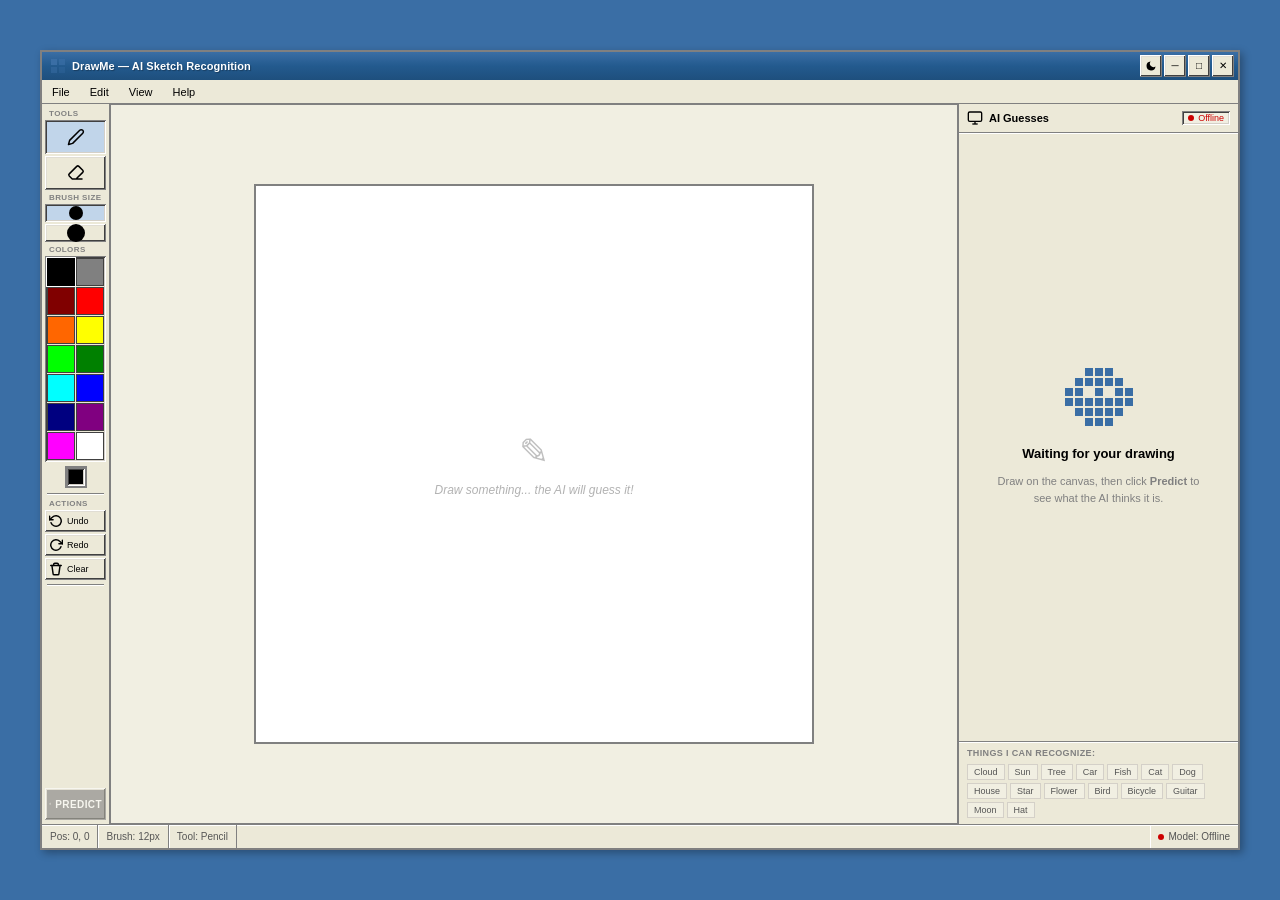
==== commit cc021044: "improved model accuracy" ====
--- a/frontend/index.html
+++ b/frontend/index.html
@@ -140,16 +140,7 @@
                 <div class="tool-group">
                     <span class="tool-group-label">Brush Size</span>
                     <div class="brush-sizes">
-                        <button class="brush-size-btn" data-size="2" title="2px">
-                            <span class="brush-dot" style="width:4px;height:4px"></span>
-                        </button>
-                        <button class="brush-size-btn active" data-size="4" title="4px">
-                            <span class="brush-dot" style="width:6px;height:6px"></span>
-                        </button>
-                        <button class="brush-size-btn" data-size="8" title="8px">
-                            <span class="brush-dot" style="width:10px;height:10px"></span>
-                        </button>
-                        <button class="brush-size-btn" data-size="12" title="12px">
+                        <button class="brush-size-btn active" data-size="12" title="12px">
                             <span class="brush-dot" style="width:14px;height:14px"></span>
                         </button>
                         <button class="brush-size-btn" data-size="20" title="20px">
@@ -365,7 +356,7 @@
                 <span class="status-item" id="statusCoords">Pos: 0, 0</span>
             </div>
             <div class="status-section">
-                <span class="status-item" id="statusBrush">Brush: 4px</span>
+                <span class="status-item" id="statusBrush">Brush: 12px</span>
             </div>
             <div class="status-section">
                 <span class="status-item" id="statusTool">Tool: Pencil</span>
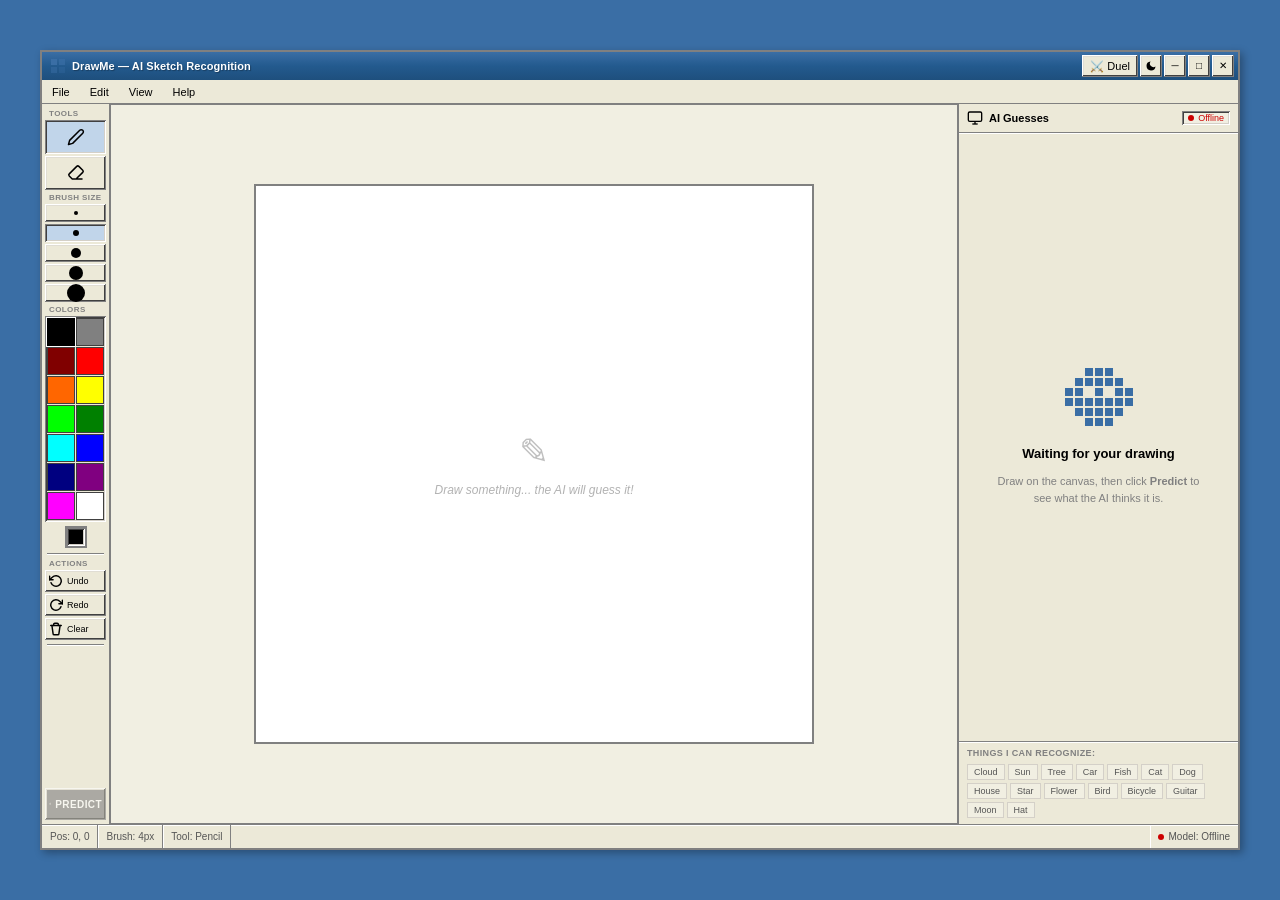
==== commit 8ebd5515: "added game" ====
--- a/frontend/index.html
+++ b/frontend/index.html
@@ -1,15 +1,19 @@
 <!DOCTYPE html>
 <html lang="en">
+
 <head>
     <meta charset="UTF-8">
     <meta name="viewport" content="width=device-width, initial-scale=1.0">
-    <meta name="description" content="DrawMe — An AI-powered sketch recognition app inspired by Microsoft Paint. Draw on the canvas and let a CNN identify your doodle.">
+    <meta name="description"
+        content="DrawMe — An AI-powered sketch recognition app inspired by Microsoft Paint. Draw on the canvas and let a CNN identify your doodle.">
     <title>DrawMe — AI Sketch Recognition</title>
     <link rel="preconnect" href="https://fonts.googleapis.com">
     <link rel="preconnect" href="https://fonts.gstatic.com" crossorigin>
-    <link href="https://fonts.googleapis.com/css2?family=Pixelify+Sans:wght@400;500;600;700&display=swap" rel="stylesheet">
+    <link href="https://fonts.googleapis.com/css2?family=Pixelify+Sans:wght@400;500;600;700&display=swap"
+        rel="stylesheet">
     <link rel="stylesheet" href="style.css">
 </head>
+
 <body class="theme-light">
 
     <!-- Window Container (like a classic Windows app) -->
@@ -20,29 +24,32 @@
             <div class="title-bar-left">
                 <div class="title-bar-icon">
                     <svg width="16" height="16" viewBox="0 0 16 16" fill="none">
-                        <rect x="1" y="1" width="6" height="6" fill="#3a6ea5"/>
-                        <rect x="9" y="1" width="6" height="6" fill="#3a6ea5" opacity="0.7"/>
-                        <rect x="1" y="9" width="6" height="6" fill="#3a6ea5" opacity="0.5"/>
-                        <rect x="9" y="9" width="6" height="6" fill="#3a6ea5" opacity="0.3"/>
+                        <rect x="1" y="1" width="6" height="6" fill="#3a6ea5" />
+                        <rect x="9" y="1" width="6" height="6" fill="#3a6ea5" opacity="0.7" />
+                        <rect x="1" y="9" width="6" height="6" fill="#3a6ea5" opacity="0.5" />
+                        <rect x="9" y="9" width="6" height="6" fill="#3a6ea5" opacity="0.3" />
                     </svg>
                 </div>
                 <span class="title-bar-text">DrawMe — AI Sketch Recognition</span>
             </div>
             <div class="title-bar-controls">
+                <a href="/game" class="title-btn" title="Multiplayer Duel" aria-label="Multiplayer Duel"
+                    style="font-size:11px;text-decoration:none;width:auto;padding:0 8px;gap:4px;">⚔️ Duel</a>
                 <button class="title-btn" id="btnThemeToggle" title="Toggle dark mode" aria-label="Toggle dark mode">
                     <svg class="theme-icon-light" width="12" height="12" viewBox="0 0 24 24" fill="currentColor">
-                        <path d="M21 12.79A9 9 0 1111.21 3a7 7 0 009.79 9.79z"/>
+                        <path d="M21 12.79A9 9 0 1111.21 3a7 7 0 009.79 9.79z" />
                     </svg>
-                    <svg class="theme-icon-dark" width="12" height="12" viewBox="0 0 24 24" fill="currentColor" style="display:none;">
-                        <circle cx="12" cy="12" r="5"/>
-                        <line x1="12" y1="1" x2="12" y2="3" stroke="currentColor" stroke-width="2"/>
-                        <line x1="12" y1="21" x2="12" y2="23" stroke="currentColor" stroke-width="2"/>
-                        <line x1="4.22" y1="4.22" x2="5.64" y2="5.64" stroke="currentColor" stroke-width="2"/>
-                        <line x1="18.36" y1="18.36" x2="19.78" y2="19.78" stroke="currentColor" stroke-width="2"/>
-                        <line x1="1" y1="12" x2="3" y2="12" stroke="currentColor" stroke-width="2"/>
-                        <line x1="21" y1="12" x2="23" y2="12" stroke="currentColor" stroke-width="2"/>
-                        <line x1="4.22" y1="19.78" x2="5.64" y2="18.36" stroke="currentColor" stroke-width="2"/>
-                        <line x1="18.36" y1="5.64" x2="19.78" y2="4.22" stroke="currentColor" stroke-width="2"/>
+                    <svg class="theme-icon-dark" width="12" height="12" viewBox="0 0 24 24" fill="currentColor"
+                        style="display:none;">
+                        <circle cx="12" cy="12" r="5" />
+                        <line x1="12" y1="1" x2="12" y2="3" stroke="currentColor" stroke-width="2" />
+                        <line x1="12" y1="21" x2="12" y2="23" stroke="currentColor" stroke-width="2" />
+                        <line x1="4.22" y1="4.22" x2="5.64" y2="5.64" stroke="currentColor" stroke-width="2" />
+                        <line x1="18.36" y1="18.36" x2="19.78" y2="19.78" stroke="currentColor" stroke-width="2" />
+                        <line x1="1" y1="12" x2="3" y2="12" stroke="currentColor" stroke-width="2" />
+                        <line x1="21" y1="12" x2="23" y2="12" stroke="currentColor" stroke-width="2" />
+                        <line x1="4.22" y1="19.78" x2="5.64" y2="18.36" stroke="currentColor" stroke-width="2" />
+                        <line x1="18.36" y1="5.64" x2="19.78" y2="4.22" stroke="currentColor" stroke-width="2" />
                     </svg>
                 </button>
                 <button class="title-btn title-btn-minimize" aria-label="Minimize">─</button>
@@ -126,13 +133,16 @@
                 <div class="tool-group">
                     <span class="tool-group-label">Tools</span>
                     <button class="tool-btn active" id="toolPencil" title="Pencil (P)" data-tool="pencil">
-                        <svg width="18" height="18" viewBox="0 0 24 24" fill="none" stroke="currentColor" stroke-width="2" stroke-linecap="round" stroke-linejoin="round">
-                            <path d="M17 3a2.828 2.828 0 114 4L7.5 20.5 2 22l1.5-5.5L17 3z"/>
+                        <svg width="18" height="18" viewBox="0 0 24 24" fill="none" stroke="currentColor"
+                            stroke-width="2" stroke-linecap="round" stroke-linejoin="round">
+                            <path d="M17 3a2.828 2.828 0 114 4L7.5 20.5 2 22l1.5-5.5L17 3z" />
                         </svg>
                     </button>
                     <button class="tool-btn" id="toolEraser" title="Eraser (E)" data-tool="eraser">
-                        <svg width="18" height="18" viewBox="0 0 24 24" fill="none" stroke="currentColor" stroke-width="2" stroke-linecap="round" stroke-linejoin="round">
-                            <path d="M20 20H7L3 16c-.8-.8-.8-2 0-2.8l10-10c.8-.8 2-.8 2.8 0l5.2 5.2c.8.8.8 2 0 2.8L13 19"/>
+                        <svg width="18" height="18" viewBox="0 0 24 24" fill="none" stroke="currentColor"
+                            stroke-width="2" stroke-linecap="round" stroke-linejoin="round">
+                            <path
+                                d="M20 20H7L3 16c-.8-.8-.8-2 0-2.8l10-10c.8-.8 2-.8 2.8 0l5.2 5.2c.8.8.8 2 0 2.8L13 19" />
                         </svg>
                     </button>
                 </div>
@@ -140,7 +150,16 @@
                 <div class="tool-group">
                     <span class="tool-group-label">Brush Size</span>
                     <div class="brush-sizes">
-                        <button class="brush-size-btn active" data-size="12" title="12px">
+                        <button class="brush-size-btn" data-size="2" title="2px">
+                            <span class="brush-dot" style="width:4px;height:4px"></span>
+                        </button>
+                        <button class="brush-size-btn active" data-size="4" title="4px">
+                            <span class="brush-dot" style="width:6px;height:6px"></span>
+                        </button>
+                        <button class="brush-size-btn" data-size="8" title="8px">
+                            <span class="brush-dot" style="width:10px;height:10px"></span>
+                        </button>
+                        <button class="brush-size-btn" data-size="12" title="12px">
                             <span class="brush-dot" style="width:14px;height:14px"></span>
                         </button>
                         <button class="brush-size-btn" data-size="20" title="20px">
@@ -152,20 +171,34 @@
                 <div class="tool-group">
                     <span class="tool-group-label">Colors</span>
                     <div class="color-palette" id="colorPalette">
-                        <button class="color-swatch active" data-color="#000000" style="background:#000000" title="Black"></button>
-                        <button class="color-swatch" data-color="#808080" style="background:#808080" title="Gray"></button>
-                        <button class="color-swatch" data-color="#800000" style="background:#800000" title="Maroon"></button>
-                        <button class="color-swatch" data-color="#ff0000" style="background:#ff0000" title="Red"></button>
-                        <button class="color-swatch" data-color="#ff6600" style="background:#ff6600" title="Orange"></button>
-                        <button class="color-swatch" data-color="#ffff00" style="background:#ffff00" title="Yellow"></button>
-                        <button class="color-swatch" data-color="#00ff00" style="background:#00ff00" title="Lime"></button>
-                        <button class="color-swatch" data-color="#008000" style="background:#008000" title="Green"></button>
-                        <button class="color-swatch" data-color="#00ffff" style="background:#00ffff" title="Cyan"></button>
-                        <button class="color-swatch" data-color="#0000ff" style="background:#0000ff" title="Blue"></button>
-                        <button class="color-swatch" data-color="#000080" style="background:#000080" title="Navy"></button>
-                        <button class="color-swatch" data-color="#800080" style="background:#800080" title="Purple"></button>
-                        <button class="color-swatch" data-color="#ff00ff" style="background:#ff00ff" title="Magenta"></button>
-                        <button class="color-swatch" data-color="#ffffff" style="background:#ffffff" title="White"></button>
+                        <button class="color-swatch active" data-color="#000000" style="background:#000000"
+                            title="Black"></button>
+                        <button class="color-swatch" data-color="#808080" style="background:#808080"
+                            title="Gray"></button>
+                        <button class="color-swatch" data-color="#800000" style="background:#800000"
+                            title="Maroon"></button>
+                        <button class="color-swatch" data-color="#ff0000" style="background:#ff0000"
+                            title="Red"></button>
+                        <button class="color-swatch" data-color="#ff6600" style="background:#ff6600"
+                            title="Orange"></button>
+                        <button class="color-swatch" data-color="#ffff00" style="background:#ffff00"
+                            title="Yellow"></button>
+                        <button class="color-swatch" data-color="#00ff00" style="background:#00ff00"
+                            title="Lime"></button>
+                        <button class="color-swatch" data-color="#008000" style="background:#008000"
+                            title="Green"></button>
+                        <button class="color-swatch" data-color="#00ffff" style="background:#00ffff"
+                            title="Cyan"></button>
+                        <button class="color-swatch" data-color="#0000ff" style="background:#0000ff"
+                            title="Blue"></button>
+                        <button class="color-swatch" data-color="#000080" style="background:#000080"
+                            title="Navy"></button>
+                        <button class="color-swatch" data-color="#800080" style="background:#800080"
+                            title="Purple"></button>
+                        <button class="color-swatch" data-color="#ff00ff" style="background:#ff00ff"
+                            title="Magenta"></button>
+                        <button class="color-swatch" data-color="#ffffff" style="background:#ffffff"
+                            title="White"></button>
                     </div>
                     <div class="active-colors">
                         <div class="active-color-preview" id="activeColorPreview" title="Current color">
@@ -179,23 +212,27 @@
                 <div class="tool-group">
                     <span class="tool-group-label">Actions</span>
                     <button class="tool-action-btn" id="btnUndo" title="Undo (Ctrl+Z)">
-                        <svg width="14" height="14" viewBox="0 0 24 24" fill="none" stroke="currentColor" stroke-width="2.5" stroke-linecap="round" stroke-linejoin="round">
+                        <svg width="14" height="14" viewBox="0 0 24 24" fill="none" stroke="currentColor"
+                            stroke-width="2.5" stroke-linecap="round" stroke-linejoin="round">
                             <polyline points="1 4 1 10 7 10"></polyline>
                             <path d="M3.51 15a9 9 0 102.13-9.36L1 10"></path>
                         </svg>
                         <span>Undo</span>
                     </button>
                     <button class="tool-action-btn" id="btnRedo" title="Redo (Ctrl+Y)">
-                        <svg width="14" height="14" viewBox="0 0 24 24" fill="none" stroke="currentColor" stroke-width="2.5" stroke-linecap="round" stroke-linejoin="round">
+                        <svg width="14" height="14" viewBox="0 0 24 24" fill="none" stroke="currentColor"
+                            stroke-width="2.5" stroke-linecap="round" stroke-linejoin="round">
                             <polyline points="23 4 23 10 17 10"></polyline>
                             <path d="M20.49 15a9 9 0 11-2.13-9.36L23 10"></path>
                         </svg>
                         <span>Redo</span>
                     </button>
                     <button class="tool-action-btn tool-action-danger" id="btnClear" title="Clear (Esc)">
-                        <svg width="14" height="14" viewBox="0 0 24 24" fill="none" stroke="currentColor" stroke-width="2.5" stroke-linecap="round" stroke-linejoin="round">
+                        <svg width="14" height="14" viewBox="0 0 24 24" fill="none" stroke="currentColor"
+                            stroke-width="2.5" stroke-linecap="round" stroke-linejoin="round">
                             <polyline points="3 6 5 6 21 6"></polyline>
-                            <path d="M19 6l-2 14a2 2 0 01-2 2H9a2 2 0 01-2-2L5 6m3 0V4a2 2 0 012-2h4a2 2 0 012 2v2"></path>
+                            <path d="M19 6l-2 14a2 2 0 01-2 2H9a2 2 0 01-2-2L5 6m3 0V4a2 2 0 012-2h4a2 2 0 012 2v2">
+                            </path>
                         </svg>
                         <span>Clear</span>
                     </button>
@@ -204,7 +241,8 @@
                 <div class="tool-separator"></div>
 
                 <button class="predict-btn" id="btnPredict" title="Ask AI to predict (Enter)">
-                    <svg width="16" height="16" viewBox="0 0 24 24" fill="none" stroke="currentColor" stroke-width="2" stroke-linecap="round" stroke-linejoin="round">
+                    <svg width="16" height="16" viewBox="0 0 24 24" fill="none" stroke="currentColor" stroke-width="2"
+                        stroke-linecap="round" stroke-linejoin="round">
                         <path d="M22 2L11 13"></path>
                         <path d="M22 2l-7 20-4-9-9-4 20-7z"></path>
                     </svg>
@@ -228,10 +266,11 @@
             <div class="prediction-panel" id="predictionPanel">
                 <div class="panel-header-retro">
                     <div class="panel-title-retro">
-                        <svg width="16" height="16" viewBox="0 0 24 24" fill="none" stroke="currentColor" stroke-width="2">
-                            <rect x="2" y="3" width="20" height="14" rx="2" ry="2"/>
-                            <line x1="8" y1="21" x2="16" y2="21"/>
-                            <line x1="12" y1="17" x2="12" y2="21"/>
+                        <svg width="16" height="16" viewBox="0 0 24 24" fill="none" stroke="currentColor"
+                            stroke-width="2">
+                            <rect x="2" y="3" width="20" height="14" rx="2" ry="2" />
+                            <line x1="8" y1="21" x2="16" y2="21" />
+                            <line x1="12" y1="17" x2="12" y2="21" />
                         </svg>
                         <span>AI Guesses</span>
                     </div>
@@ -248,16 +287,27 @@
                     <div class="pred-state pred-empty" id="stateEmpty">
                         <div class="empty-artwork">
                             <div class="pixel-art-brain">
-                                <div class="brain-row"><span></span><span></span><span class="b"></span><span class="b"></span><span class="b"></span><span></span><span></span></div>
-                                <div class="brain-row"><span></span><span class="b"></span><span class="b"></span><span class="b"></span><span class="b"></span><span class="b"></span><span></span></div>
-                                <div class="brain-row"><span class="b"></span><span class="b"></span><span></span><span class="b"></span><span></span><span class="b"></span><span class="b"></span></div>
-                                <div class="brain-row"><span class="b"></span><span class="b"></span><span class="b"></span><span class="b"></span><span class="b"></span><span class="b"></span><span class="b"></span></div>
-                                <div class="brain-row"><span></span><span class="b"></span><span class="b"></span><span class="b"></span><span class="b"></span><span class="b"></span><span></span></div>
-                                <div class="brain-row"><span></span><span></span><span class="b"></span><span class="b"></span><span class="b"></span><span></span><span></span></div>
+                                <div class="brain-row"><span></span><span></span><span class="b"></span><span
+                                        class="b"></span><span class="b"></span><span></span><span></span></div>
+                                <div class="brain-row"><span></span><span class="b"></span><span class="b"></span><span
+                                        class="b"></span><span class="b"></span><span class="b"></span><span></span>
+                                </div>
+                                <div class="brain-row"><span class="b"></span><span class="b"></span><span></span><span
+                                        class="b"></span><span></span><span class="b"></span><span class="b"></span>
+                                </div>
+                                <div class="brain-row"><span class="b"></span><span class="b"></span><span
+                                        class="b"></span><span class="b"></span><span class="b"></span><span
+                                        class="b"></span><span class="b"></span></div>
+                                <div class="brain-row"><span></span><span class="b"></span><span class="b"></span><span
+                                        class="b"></span><span class="b"></span><span class="b"></span><span></span>
+                                </div>
+                                <div class="brain-row"><span></span><span></span><span class="b"></span><span
+                                        class="b"></span><span class="b"></span><span></span><span></span></div>
                             </div>
                         </div>
                         <h3 class="empty-title">Waiting for your drawing</h3>
-                        <p class="empty-desc">Draw on the canvas, then click <strong>Predict</strong> to see what the AI thinks it is.</p>
+                        <p class="empty-desc">Draw on the canvas, then click <strong>Predict</strong> to see what the AI
+                            thinks it is.</p>
                     </div>
 
                     <!-- Loading State -->
@@ -281,7 +331,8 @@
                             </div>
                             <div class="thinking-dots">
                                 <span>Analyzing</span>
-                                <span class="dot-anim">.</span><span class="dot-anim">.</span><span class="dot-anim">.</span>
+                                <span class="dot-anim">.</span><span class="dot-anim">.</span><span
+                                    class="dot-anim">.</span>
                             </div>
                         </div>
                     </div>
@@ -316,10 +367,11 @@
                     <div class="pred-state pred-error hidden" id="stateError">
                         <div class="error-box">
                             <div class="error-icon-retro">
-                                <svg width="32" height="32" viewBox="0 0 24 24" fill="none" stroke="#cc0000" stroke-width="2">
-                                    <circle cx="12" cy="12" r="10"/>
-                                    <line x1="15" y1="9" x2="9" y2="15"/>
-                                    <line x1="9" y1="9" x2="15" y2="15"/>
+                                <svg width="32" height="32" viewBox="0 0 24 24" fill="none" stroke="#cc0000"
+                                    stroke-width="2">
+                                    <circle cx="12" cy="12" r="10" />
+                                    <line x1="15" y1="9" x2="9" y2="15" />
+                                    <line x1="9" y1="9" x2="15" y2="15" />
                                 </svg>
                             </div>
                             <h3>Error</h3>
@@ -356,7 +408,7 @@
                 <span class="status-item" id="statusCoords">Pos: 0, 0</span>
             </div>
             <div class="status-section">
-                <span class="status-item" id="statusBrush">Brush: 12px</span>
+                <span class="status-item" id="statusBrush">Brush: 4px</span>
             </div>
             <div class="status-section">
                 <span class="status-item" id="statusTool">Tool: Pencil</span>
@@ -380,16 +432,17 @@
             <div class="dialog-body">
                 <div class="about-logo">
                     <svg width="48" height="48" viewBox="0 0 16 16" fill="none">
-                        <rect x="1" y="1" width="6" height="6" fill="#3a6ea5"/>
-                        <rect x="9" y="1" width="6" height="6" fill="#3a6ea5" opacity="0.7"/>
-                        <rect x="1" y="9" width="6" height="6" fill="#3a6ea5" opacity="0.5"/>
-                        <rect x="9" y="9" width="6" height="6" fill="#3a6ea5" opacity="0.3"/>
+                        <rect x="1" y="1" width="6" height="6" fill="#3a6ea5" />
+                        <rect x="9" y="1" width="6" height="6" fill="#3a6ea5" opacity="0.7" />
+                        <rect x="1" y="9" width="6" height="6" fill="#3a6ea5" opacity="0.5" />
+                        <rect x="9" y="9" width="6" height="6" fill="#3a6ea5" opacity="0.3" />
                     </svg>
                 </div>
                 <h2>DrawMe v2.0</h2>
                 <p>AI-Powered Sketch Recognition</p>
                 <hr class="dialog-hr">
-                <p class="about-desc">Draw a doodle on the canvas and let the AI guess what it is. Built with TensorFlow &amp; Flask, trained on Google's Quick, Draw! dataset.</p>
+                <p class="about-desc">Draw a doodle on the canvas and let the AI guess what it is. Built with TensorFlow
+                    &amp; Flask, trained on Google's Quick, Draw! dataset.</p>
                 <p class="about-copy">&copy; 2025 DrawMe. Made with care.</p>
                 <button class="retro-btn dialog-ok" id="aboutOk">OK</button>
             </div>
@@ -405,15 +458,42 @@
             </div>
             <div class="dialog-body">
                 <table class="shortcuts-table">
-                    <tr><td><kbd>Enter</kbd></td><td>Predict drawing</td></tr>
-                    <tr><td><kbd>Ctrl+Z</kbd></td><td>Undo last stroke</td></tr>
-                    <tr><td><kbd>Ctrl+Y</kbd></td><td>Redo stroke</td></tr>
-                    <tr><td><kbd>Ctrl+N</kbd></td><td>Clear canvas</td></tr>
-                    <tr><td><kbd>Ctrl+S</kbd></td><td>Save as PNG</td></tr>
-                    <tr><td><kbd>Esc</kbd></td><td>Clear canvas</td></tr>
-                    <tr><td><kbd>P</kbd></td><td>Pencil tool</td></tr>
-                    <tr><td><kbd>E</kbd></td><td>Eraser tool</td></tr>
-                    <tr><td><kbd>G</kbd></td><td>Toggle grid</td></tr>
+                    <tr>
+                        <td><kbd>Enter</kbd></td>
+                        <td>Predict drawing</td>
+                    </tr>
+                    <tr>
+                        <td><kbd>Ctrl+Z</kbd></td>
+                        <td>Undo last stroke</td>
+                    </tr>
+                    <tr>
+                        <td><kbd>Ctrl+Y</kbd></td>
+                        <td>Redo stroke</td>
+                    </tr>
+                    <tr>
+                        <td><kbd>Ctrl+N</kbd></td>
+                        <td>Clear canvas</td>
+                    </tr>
+                    <tr>
+                        <td><kbd>Ctrl+S</kbd></td>
+                        <td>Save as PNG</td>
+                    </tr>
+                    <tr>
+                        <td><kbd>Esc</kbd></td>
+                        <td>Clear canvas</td>
+                    </tr>
+                    <tr>
+                        <td><kbd>P</kbd></td>
+                        <td>Pencil tool</td>
+                    </tr>
+                    <tr>
+                        <td><kbd>E</kbd></td>
+                        <td>Eraser tool</td>
+                    </tr>
+                    <tr>
+                        <td><kbd>G</kbd></td>
+                        <td>Toggle grid</td>
+                    </tr>
                 </table>
                 <button class="retro-btn dialog-ok" id="shortcutsOk">OK</button>
             </div>
@@ -422,4 +502,5 @@
 
     <script src="script.js"></script>
 </body>
-</html>
+
+</html>
--- a/frontend/style.css
+++ b/frontend/style.css
@@ -1,1515 +1,1515 @@
-/* ═══════════════════════════════════════════════════════════════
-   DrawMe — Retro MS Paint-Inspired UI (2025 Edition)
-   "Microsoft Paint got upgraded with AI"
-   ═══════════════════════════════════════════════════════════════ */
-
-/* ─── Fonts ─────────────────────────────────────────────────── */
-@font-face {
-    font-family: 'SystemRetro';
-    src: local('Segoe UI'), local('Tahoma'), local('Geneva'), local('Verdana'), local('Arial');
-}
-
-/* ─── CSS Custom Properties (Light Theme) ───────────────────── */
-:root {
-    /* Classic Windows palette */
-    --bg-desktop:       #3a6ea5;
-    --bg-window:        #ece9d8;
-    --bg-panel:         #f1efe2;
-    --bg-canvas:        #ffffff;
-    --bg-toolbar:       #ece9d8;
-    --bg-statusbar:     #ece9d8;
-    --bg-menubar:       #ece9d8;
-    --bg-menu-hover:    #3a6ea5;
-    --bg-dropdown:      #ffffff;
-    --bg-dialog:        #ece9d8;
-
-    /* Title bar */
-    --titlebar-bg:      linear-gradient(180deg, #3a6ea5 0%, #235a8e 50%, #1e4f7d 100%);
-    --titlebar-text:    #ffffff;
-
-    /* Borders (classic beveled) */
-    --border-raised:    #ffffff;
-    --border-sunken:    #808080;
-    --border-dark:      #404040;
-    --border-light:     #d4d0c8;
-    --border-outline:   #808080;
-
-    /* Text */
-    --text-primary:     #000000;
-    --text-secondary:   #555555;
-    --text-muted:       #808080;
-    --text-menu:        #000000;
-    --text-menu-active: #ffffff;
-    --text-disabled:    #808080;
-
-    /* Accent */
-    --accent:           #3a6ea5;
-    --accent-hover:     #2d5a8a;
-    --accent-light:     #c1d5ea;
-
-    /* Status colors */
-    --color-success:    #008000;
-    --color-warning:    #cc8800;
-    --color-danger:     #cc0000;
-    --color-conf-high:  #22a559;
-    --color-conf-med:   #cc9900;
-    --color-conf-low:   #cc3333;
-
-    /* Progress bar */
-    --progress-bg:      #ffffff;
-    --progress-fill:    #3a6ea5;
-    --progress-block:   #3a6ea5;
-
-    /* Shadows for beveled effect */
-    --shadow-raised:    inset -1px -1px 0 #808080, inset 1px 1px 0 #ffffff, inset -2px -2px 0 #404040, inset 2px 2px 0 #d4d0c8;
-    --shadow-sunken:    inset 1px 1px 0 #808080, inset -1px -1px 0 #ffffff, inset 2px 2px 0 #404040, inset -2px -2px 0 #d4d0c8;
-    --shadow-btn:       inset -1px -1px 0 #808080, inset 1px 1px 0 #ffffff, inset -2px -2px 0 #404040, inset 2px 2px 0 #e0ddd4;
-    --shadow-btn-press: inset 1px 1px 0 #808080, inset -1px -1px 0 #ffffff, inset 2px 2px 0 #404040;
-
-    /* Sizes */
-    --toolbar-width:    68px;
-    --statusbar-height: 24px;
-    --titlebar-height:  28px;
-    --menubar-height:   24px;
-}
-
-/* ─── Dark Theme ────────────────────────────────────────────── */
-.theme-dark {
-    --bg-desktop:       #1a1a2e;
-    --bg-window:        #2a2a3d;
-    --bg-panel:         #32324a;
-    --bg-canvas:        #ffffff;
-    --bg-toolbar:       #2a2a3d;
-    --bg-statusbar:     #252538;
-    --bg-menubar:       #2a2a3d;
-    --bg-menu-hover:    #4a6fa5;
-    --bg-dropdown:      #32324a;
-    --bg-dialog:        #2a2a3d;
-
-    --titlebar-bg:      linear-gradient(180deg, #4a6fa5 0%, #3a5a8e 50%, #2e4f7d 100%);
-    --titlebar-text:    #ffffff;
-
-    --border-raised:    #454560;
-    --border-sunken:    #1a1a2e;
-    --border-dark:      #121220;
-    --border-light:     #3a3a52;
-    --border-outline:   #505068;
-
-    --text-primary:     #e0e0ea;
-    --text-secondary:   #a0a0b8;
-    --text-muted:       #707088;
-    --text-menu:        #d0d0e0;
-    --text-menu-active: #ffffff;
-    --text-disabled:    #606078;
-
-    --accent:           #5a8ec5;
-    --accent-hover:     #4a7eb5;
-    --accent-light:     #3a4a6a;
-
-    --progress-bg:      #1a1a2e;
-    --progress-fill:    #5a8ec5;
-    --progress-block:   #5a8ec5;
-
-    --shadow-raised:    inset -1px -1px 0 #1a1a2e, inset 1px 1px 0 #454560, inset -2px -2px 0 #121220, inset 2px 2px 0 #3a3a52;
-    --shadow-sunken:    inset 1px 1px 0 #1a1a2e, inset -1px -1px 0 #454560, inset 2px 2px 0 #121220, inset -2px -2px 0 #3a3a52;
-    --shadow-btn:       inset -1px -1px 0 #1a1a2e, inset 1px 1px 0 #454560, inset -2px -2px 0 #121220, inset 2px 2px 0 #3a3a52;
-    --shadow-btn-press: inset 1px 1px 0 #1a1a2e, inset -1px -1px 0 #454560, inset 2px 2px 0 #121220;
-}
-
-/* ─── Reset & Base ──────────────────────────────────────────── */
-*, *::before, *::after {
-    margin: 0;
-    padding: 0;
-    box-sizing: border-box;
-}
-
-html {
-    font-size: 13px;
-    -webkit-font-smoothing: auto;
-    -moz-osx-font-smoothing: auto;
-}
-
-body {
-    font-family: 'Segoe UI', Tahoma, Geneva, Verdana, sans-serif;
-    background: var(--bg-desktop);
-    color: var(--text-primary);
-    min-height: 100vh;
-    display: flex;
-    align-items: center;
-    justify-content: center;
-    padding: 16px;
-    overflow: hidden;
-}
-
-/* ─── Window Container ──────────────────────────────────────── */
-.window-container {
-    width: 100%;
-    max-width: 1200px;
-    height: calc(100vh - 32px);
-    max-height: 800px;
-    background: var(--bg-window);
-    border: 2px solid var(--border-outline);
-    box-shadow:
-        inset 1px 1px 0 var(--border-raised),
-        inset -1px -1px 0 var(--border-sunken),
-        3px 3px 8px rgba(0,0,0,0.3);
-    display: flex;
-    flex-direction: column;
-    overflow: hidden;
-}
-
-/* ─── Title Bar ─────────────────────────────────────────────── */
-.title-bar {
-    height: var(--titlebar-height);
-    background: var(--titlebar-bg);
-    display: flex;
-    align-items: center;
-    justify-content: space-between;
-    padding: 0 4px;
-    user-select: none;
-    flex-shrink: 0;
-}
-
-.title-bar-left {
-    display: flex;
-    align-items: center;
-    gap: 6px;
-    padding-left: 4px;
-}
-
-.title-bar-icon {
-    display: flex;
-    align-items: center;
-    justify-content: center;
-    width: 16px;
-    height: 16px;
-}
-
-.title-bar-text {
-    color: var(--titlebar-text);
-    font-size: 11px;
-    font-weight: 700;
-    letter-spacing: 0.01em;
-    text-shadow: 1px 1px 1px rgba(0,0,0,0.3);
-}
-
-.title-bar-controls {
-    display: flex;
-    gap: 2px;
-}
-
-.title-btn {
-    width: 22px;
-    height: 22px;
-    border: none;
-    background: var(--bg-window);
-    box-shadow: var(--shadow-btn);
-    display: flex;
-    align-items: center;
-    justify-content: center;
-    font-size: 10px;
-    color: var(--text-primary);
-    cursor: pointer;
-    font-family: inherit;
-    line-height: 1;
-}
-
-.title-btn:active {
-    box-shadow: var(--shadow-btn-press);
-    padding-top: 1px;
-    padding-left: 1px;
-}
-
-.title-btn-close:hover {
-    background: var(--color-danger);
-    color: #fff;
-}
-
-.theme-dark .theme-icon-light { display: none !important; }
-.theme-dark .theme-icon-dark { display: block !important; }
-.theme-light .theme-icon-light { display: block; }
-.theme-light .theme-icon-dark { display: none; }
-
-/* ─── Menu Bar ──────────────────────────────────────────────── */
-.menu-bar {
-    height: var(--menubar-height);
-    background: var(--bg-menubar);
-    border-bottom: 1px solid var(--border-sunken);
-    display: flex;
-    align-items: stretch;
-    flex-shrink: 0;
-}
-
-.menu-bar-left {
-    display: flex;
-}
-
-.menu-item {
-    position: relative;
-    display: flex;
-    align-items: center;
-}
-
-.menu-label {
-    padding: 2px 10px;
-    font-size: 11px;
-    color: var(--text-menu);
-    cursor: pointer;
-    user-select: none;
-    display: flex;
-    align-items: center;
-    height: 100%;
-}
-
-.menu-label u {
-    text-decoration: none;
-}
-
-.menu-label:hover {
-    background: var(--bg-menu-hover);
-    color: var(--text-menu-active);
-}
-
-.menu-dropdown {
-    display: none;
-    position: absolute;
-    top: 100%;
-    left: 0;
-    min-width: 200px;
-    background: var(--bg-dropdown);
-    border: 2px solid var(--border-outline);
-    box-shadow:
-        inset 1px 1px 0 var(--border-raised),
-        inset -1px -1px 0 var(--border-sunken),
-        3px 3px 6px rgba(0,0,0,0.2);
-    z-index: 1000;
-    padding: 2px;
-}
-
-.menu-item.open .menu-dropdown {
-    display: block;
-}
-
-.menu-item.open .menu-label {
-    background: var(--bg-menu-hover);
-    color: var(--text-menu-active);
-}
-
-.menu-option {
-    display: flex;
-    align-items: center;
-    gap: 8px;
-    width: 100%;
-    padding: 4px 24px 4px 8px;
-    border: none;
-    background: none;
-    font-family: inherit;
-    font-size: 11px;
-    color: var(--text-menu);
-    cursor: pointer;
-    text-align: left;
-}
-
-.menu-option:hover {
-    background: var(--bg-menu-hover);
-    color: var(--text-menu-active);
-}
-
-.menu-option-label {
-    flex: 1;
-}
-
-.menu-shortcut {
-    font-size: 10px;
-    color: var(--text-muted);
-    margin-left: auto;
-}
-
-.menu-option:hover .menu-shortcut {
-    color: rgba(255,255,255,0.7);
-}
-
-.menu-option-check {
-    width: 14px;
-    font-size: 11px;
-    text-align: center;
-}
-
-.menu-separator {
-    height: 1px;
-    background: var(--border-sunken);
-    margin: 2px 4px;
-}
-
-/* ─── App Body (Main Layout) ───────────────────────────────── */
-.app-body {
-    flex: 1;
-    display: flex;
-    overflow: hidden;
-    min-height: 0;
-}
-
-/* ─── Left Toolbar ──────────────────────────────────────────── */
-.toolbar {
-    width: var(--toolbar-width);
-    background: var(--bg-toolbar);
-    border-right: 1px solid var(--border-sunken);
-    padding: 4px 3px;
-    display: flex;
-    flex-direction: column;
-    gap: 2px;
-    overflow-y: auto;
-    flex-shrink: 0;
-}
-
-.tool-group {
-    display: flex;
-    flex-direction: column;
-    gap: 2px;
-}
-
-.tool-group-label {
-    font-size: 8px;
-    color: var(--text-muted);
-    text-transform: uppercase;
-    letter-spacing: 0.05em;
-    padding: 1px 4px 0;
-    font-weight: 600;
-}
-
-.tool-btn {
-    width: 100%;
-    aspect-ratio: 1;
-    max-height: 34px;
-    border: none;
-    background: var(--bg-toolbar);
-    box-shadow: var(--shadow-btn);
-    display: flex;
-    align-items: center;
-    justify-content: center;
-    cursor: pointer;
-    color: var(--text-primary);
-    transition: none;
-}
-
-.tool-btn:active,
-.tool-btn.active {
-    box-shadow: var(--shadow-sunken);
-    background: var(--bg-panel);
-}
-
-.tool-btn.active {
-    background: var(--accent-light);
-}
-
-.tool-btn:hover:not(.active) {
-    background: var(--bg-panel);
-}
-
-/* Brush Size Buttons */
-.brush-sizes {
-    display: flex;
-    flex-direction: column;
-    gap: 2px;
-}
-
-.brush-size-btn {
-    width: 100%;
-    height: 18px;
-    border: none;
-    background: var(--bg-toolbar);
-    box-shadow: var(--shadow-btn);
-    display: flex;
-    align-items: center;
-    justify-content: center;
-    cursor: pointer;
-}
-
-.brush-size-btn:active,
-.brush-size-btn.active {
-    box-shadow: var(--shadow-sunken);
-    background: var(--accent-light);
-}
-
-.brush-dot {
-    border-radius: 50%;
-    background: var(--text-primary);
-    display: block;
-}
-
-/* Color Palette */
-.color-palette {
-    display: grid;
-    grid-template-columns: repeat(2, 1fr);
-    gap: 1px;
-    padding: 2px;
-    background: var(--bg-toolbar);
-    box-shadow: var(--shadow-sunken);
-}
-
-.color-swatch {
-    width: 100%;
-    aspect-ratio: 1;
-    border: 1px solid var(--border-dark);
-    cursor: pointer;
-    padding: 0;
-    position: relative;
-}
-
-.color-swatch.active {
-    border: 2px solid var(--text-primary);
-    z-index: 1;
-    box-shadow: 0 0 0 1px var(--border-raised);
-}
-
-.color-swatch:hover {
-    border-color: var(--accent);
-    z-index: 2;
-}
-
-.active-colors {
-    display: flex;
-    justify-content: center;
-    padding: 2px 0 1px;
-}
-
-.active-color-preview {
-    width: 22px;
-    height: 22px;
-    border: 2px solid var(--border-outline);
-    box-shadow: var(--shadow-sunken);
-    padding: 2px;
-    background: var(--bg-window);
-}
-
-.active-color-inner {
-    width: 100%;
-    height: 100%;
-}
-
-/* Tool Actions (Undo, Redo, Clear) */
-.tool-action-btn {
-    width: 100%;
-    display: flex;
-    align-items: center;
-    gap: 4px;
-    padding: 4px 4px;
-    border: none;
-    background: var(--bg-toolbar);
-    box-shadow: var(--shadow-btn);
-    cursor: pointer;
-    font-family: inherit;
-    font-size: 9px;
-    color: var(--text-primary);
-    white-space: nowrap;
-}
-
-.tool-action-btn:active {
-    box-shadow: var(--shadow-btn-press);
-    padding-top: 5px;
-    padding-left: 5px;
-}
-
-.tool-action-btn:hover {
-    background: var(--bg-panel);
-}
-
-.tool-action-danger:hover {
-    color: var(--color-danger);
-}
-
-.tool-separator {
-    height: 1px;
-    background: var(--border-sunken);
-    margin: 2px 2px;
-    box-shadow: 0 1px 0 var(--border-raised);
-}
-
-/* Predict Button (special) */
-.predict-btn {
-    width: 100%;
-    padding: 8px 4px;
-    border: none;
-    background: var(--accent);
-    color: #ffffff;
-    box-shadow: var(--shadow-btn);
-    cursor: pointer;
-    font-family: inherit;
-    font-size: 10px;
-    font-weight: 700;
-    display: flex;
-    align-items: center;
-    justify-content: center;
-    gap: 4px;
-    text-transform: uppercase;
-    letter-spacing: 0.04em;
-    margin-top: auto;
-    transition: background 0.15s;
-}
-
-.predict-btn:active {
-    box-shadow: var(--shadow-btn-press);
-    padding-top: 9px;
-    padding-left: 5px;
-}
-
-.predict-btn:hover {
-    background: var(--accent-hover);
-}
-
-.predict-btn:disabled {
-    background: var(--text-muted);
-    cursor: not-allowed;
-    opacity: 0.6;
-}
-
-/* ─── Canvas Area ───────────────────────────────────────────── */
-.canvas-area {
-    flex: 1;
-    display: flex;
-    align-items: center;
-    justify-content: center;
-    background: var(--bg-panel);
-    border: 1px solid var(--border-sunken);
-    overflow: hidden;
-    position: relative;
-    min-width: 0;
-}
-
-.canvas-frame {
-    position: relative;
-    width: 560px;
-    height: 560px;
-    max-width: calc(100% - 16px);
-    max-height: calc(100% - 16px);
-    background: var(--bg-canvas);
-    border: 2px solid var(--border-outline);
-    box-shadow: var(--shadow-sunken);
-    cursor: crosshair;
-}
-
-#drawCanvas {
-    display: block;
-    width: 100%;
-    height: 100%;
-    touch-action: none;
-    image-rendering: auto;
-}
-
-/* Grid Overlay */
-.canvas-grid-overlay {
-    position: absolute;
-    inset: 0;
-    pointer-events: none;
-    background-image:
-        linear-gradient(rgba(200,200,220,0.25) 1px, transparent 1px),
-        linear-gradient(90deg, rgba(200,200,220,0.25) 1px, transparent 1px);
-    background-size: 20px 20px;
-}
-
-/* Canvas Placeholder */
-.canvas-placeholder {
-    position: absolute;
-    inset: 0;
-    display: flex;
-    flex-direction: column;
-    align-items: center;
-    justify-content: center;
-    gap: 10px;
-    pointer-events: none;
-    color: var(--text-muted);
-    transition: opacity 0.3s ease;
-}
-
-.canvas-placeholder.hidden {
-    opacity: 0;
-}
-
-.placeholder-pencil {
-    font-size: 36px;
-    animation: pencilBounce 2s ease-in-out infinite;
-    opacity: 0.5;
-}
-
-@keyframes pencilBounce {
-    0%, 100% { transform: translateY(0) rotate(0deg); }
-    25% { transform: translateY(-4px) rotate(-5deg); }
-    75% { transform: translateY(-4px) rotate(5deg); }
-}
-
-.placeholder-text {
-    font-size: 12px;
-    font-style: italic;
-    opacity: 0.6;
-}
-
-/* ─── Right Prediction Panel ────────────────────────────────── */
-.prediction-panel {
-    width: 280px;
-    background: var(--bg-toolbar);
-    border-left: 1px solid var(--border-sunken);
-    display: flex;
-    flex-direction: column;
-    overflow: hidden;
-    flex-shrink: 0;
-}
-
-.panel-header-retro {
-    display: flex;
-    align-items: center;
-    justify-content: space-between;
-    padding: 6px 8px;
-    border-bottom: 1px solid var(--border-sunken);
-    box-shadow: 0 1px 0 var(--border-raised);
-    background: var(--bg-toolbar);
-}
-
-.panel-title-retro {
-    display: flex;
-    align-items: center;
-    gap: 6px;
-    font-size: 11px;
-    font-weight: 700;
-    color: var(--text-primary);
-}
-
-.model-status {
-    display: flex;
-    align-items: center;
-    gap: 4px;
-    font-size: 9px;
-    color: var(--text-muted);
-    padding: 2px 6px;
-    background: var(--bg-panel);
-    box-shadow: var(--shadow-sunken);
-}
-
-.status-dot {
-    width: 6px;
-    height: 6px;
-    border-radius: 50%;
-    background: var(--text-muted);
-}
-
-.model-status.online .status-dot {
-    background: var(--color-success);
-    box-shadow: 0 0 4px var(--color-success);
-    animation: statusPulse 2s infinite;
-}
-
-.model-status.online .status-text {
-    color: var(--color-success);
-}
-
-.model-status.offline .status-dot {
-    background: var(--color-danger);
-}
-
-.model-status.offline .status-text {
-    color: var(--color-danger);
-}
-
-@keyframes statusPulse {
-    0%, 100% { opacity: 1; }
-    50% { opacity: 0.5; }
-}
-
-/* Prediction Content */
-.prediction-content {
-    flex: 1;
-    overflow-y: auto;
-    padding: 8px;
-    min-height: 0;
-}
-
-/* Scrollbar styling for panels */
-.prediction-content::-webkit-scrollbar,
-.predictions-list::-webkit-scrollbar {
-    width: 16px;
-}
-
-.prediction-content::-webkit-scrollbar-track,
-.predictions-list::-webkit-scrollbar-track {
-    background: var(--bg-panel);
-    border: 1px solid var(--border-sunken);
-}
-
-.prediction-content::-webkit-scrollbar-thumb,
-.predictions-list::-webkit-scrollbar-thumb {
-    background: var(--bg-toolbar);
-    box-shadow: var(--shadow-btn);
-    border: 1px solid var(--border-sunken);
-}
-
-/* Prediction States */
-.pred-state { display: flex; flex-direction: column; }
-.pred-state.hidden { display: none !important; }
-
-/* Empty State */
-.pred-empty {
-    align-items: center;
-    justify-content: center;
-    padding: 32px 12px;
-    gap: 12px;
-    text-align: center;
-    height: 100%;
-}
-
-.empty-artwork {
-    margin-bottom: 8px;
-}
-
-.pixel-art-brain {
-    display: flex;
-    flex-direction: column;
-    gap: 2px;
-    animation: brainPulse 3s ease-in-out infinite;
-}
-
-@keyframes brainPulse {
-    0%, 100% { transform: scale(1); opacity: 0.7; }
-    50% { transform: scale(1.05); opacity: 1; }
-}
-
-.brain-row {
-    display: flex;
-    gap: 2px;
-    justify-content: center;
-}
-
-.brain-row span {
-    width: 8px;
-    height: 8px;
-    background: transparent;
-}
-
-.brain-row span.b {
-    background: var(--accent);
-}
-
-.empty-title {
-    font-size: 13px;
-    font-weight: 700;
-    color: var(--text-primary);
-}
-
-.empty-desc {
-    font-size: 11px;
-    color: var(--text-muted);
-    line-height: 1.5;
-    max-width: 220px;
-}
-
-/* Loading State */
-.pred-loading {
-    align-items: center;
-    justify-content: center;
-    padding: 32px 16px;
-    gap: 16px;
-    height: 100%;
-}
-
-.retro-loader {
-    text-align: center;
-    width: 100%;
-}
-
-.loader-text {
-    font-size: 13px;
-    font-weight: 700;
-    color: var(--text-primary);
-    margin-bottom: 12px;
-}
-
-.retro-progress-bar {
-    position: relative;
-    height: 20px;
-    background: var(--progress-bg);
-    box-shadow: var(--shadow-sunken);
-    border: 1px solid var(--border-outline);
-    overflow: hidden;
-}
-
-.retro-progress-fill {
-    position: absolute;
-    inset: 0;
-    width: 0%;
-    transition: width 0.2s linear;
-}
-
-.retro-progress-blocks {
-    position: relative;
-    display: flex;
-    height: 100%;
-    padding: 2px;
-    gap: 2px;
-}
-
-.progress-block {
-    flex: 1;
-    background: transparent;
-    transition: background 0.15s ease;
-}
-
-.progress-block.filled {
-    background: var(--progress-block);
-}
-
-.thinking-dots {
-    margin-top: 10px;
-    font-size: 11px;
-    color: var(--text-muted);
-    font-style: italic;
-}
-
-.dot-anim {
-    animation: dotBlink 1.4s infinite;
-}
-
-.dot-anim:nth-child(2) { animation-delay: 0s; }
-.dot-anim:nth-child(3) { animation-delay: 0.2s; }
-.dot-anim:nth-child(4) { animation-delay: 0.4s; }
-
-@keyframes dotBlink {
-    0%, 20% { opacity: 0; }
-    40%, 100% { opacity: 1; }
-}
-
-/* Results State */
-.pred-results {
-    gap: 8px;
-}
-
-.top-guess {
-    background: var(--bg-panel);
-    border: 1px solid var(--border-outline);
-    box-shadow: var(--shadow-sunken);
-    padding: 10px;
-    animation: resultSlideIn 0.3s ease;
-}
-
-@keyframes resultSlideIn {
-    from { opacity: 0; transform: translateY(-8px); }
-    to   { opacity: 1; transform: translateY(0); }
-}
-
-.top-guess-label {
-    font-size: 9px;
-    text-transform: uppercase;
-    letter-spacing: 0.06em;
-    color: var(--text-muted);
-    margin-bottom: 2px;
-}
-
-.top-guess-name {
-    font-size: 20px;
-    font-weight: 700;
-    color: var(--accent);
-    text-transform: capitalize;
-    letter-spacing: -0.02em;
-    font-family: 'Pixelify Sans', 'Segoe UI', Tahoma, sans-serif;
-}
-
-.top-guess-bar {
-    display: flex;
-    align-items: center;
-    gap: 8px;
-    margin-top: 8px;
-}
-
-.confidence-track {
-    flex: 1;
-    height: 14px;
-    background: var(--progress-bg);
-    box-shadow: var(--shadow-sunken);
-    border: 1px solid var(--border-outline);
-    overflow: hidden;
-    padding: 2px;
-}
-
-.confidence-fill {
-    height: 100%;
-    width: 0%;
-    background: var(--color-conf-high);
-    transition: width 0.8s cubic-bezier(0.16, 1, 0.3, 1);
-}
-
-.confidence-pct {
-    font-size: 12px;
-    font-weight: 700;
-    color: var(--text-primary);
-    min-width: 36px;
-    text-align: right;
-    font-family: 'Segoe UI', Tahoma, monospace;
-}
-
-/* Debug Section */
-.debug-section {
-    display: flex;
-    align-items: center;
-    gap: 8px;
-    padding: 6px;
-    background: var(--bg-panel);
-    border: 1px dashed var(--border-outline);
-}
-
-.debug-section.hidden { display: none; }
-
-.debug-label {
-    font-size: 9px;
-    color: var(--text-muted);
-    text-transform: uppercase;
-    white-space: nowrap;
-}
-
-.debug-img-wrap img {
-    width: 48px;
-    height: 48px;
-    image-rendering: pixelated;
-    border: 1px solid var(--border-outline);
-}
-
-/* Predictions List */
-.predictions-list {
-    display: flex;
-    flex-direction: column;
-    gap: 3px;
-    max-height: 240px;
-    overflow-y: auto;
-}
-
-.pred-row {
-    display: flex;
-    align-items: center;
-    gap: 6px;
-    padding: 4px 6px;
-    background: var(--bg-panel);
-    border: 1px solid transparent;
-    font-size: 11px;
-    animation: rowFadeIn 0.2s ease both;
-    cursor: default;
-}
-
-.pred-row:hover {
-    border-color: var(--accent);
-    background: var(--accent-light);
-}
-
-.pred-rank {
-    font-size: 9px;
-    color: var(--text-muted);
-    min-width: 16px;
-    text-align: center;
-    font-weight: 600;
-}
-
-.pred-name {
-    flex: 1;
-    text-transform: capitalize;
-    font-weight: 500;
-    color: var(--text-primary);
-    min-width: 0;
-    overflow: hidden;
-    text-overflow: ellipsis;
-    white-space: nowrap;
-}
-
-.pred-bar-wrap {
-    width: 60px;
-    height: 10px;
-    background: var(--progress-bg);
-    box-shadow: var(--shadow-sunken);
-    overflow: hidden;
-    padding: 1px;
-    flex-shrink: 0;
-}
-
-.pred-bar {
-    height: 100%;
-    width: 0%;
-    transition: width 0.6s cubic-bezier(0.16, 1, 0.3, 1);
-}
-
-.pred-conf {
-    font-size: 10px;
-    color: var(--text-secondary);
-    min-width: 32px;
-    text-align: right;
-    font-weight: 600;
-}
-
-@keyframes rowFadeIn {
-    from { opacity: 0; transform: translateX(8px); }
-    to   { opacity: 1; transform: translateX(0); }
-}
-
-/* Error State */
-.pred-error {
-    align-items: center;
-    justify-content: center;
-    padding: 20px;
-    height: 100%;
-}
-
-.error-box {
-    text-align: center;
-    display: flex;
-    flex-direction: column;
-    align-items: center;
-    gap: 8px;
-}
-
-.error-box h3 {
-    font-size: 14px;
-    color: var(--color-danger);
-    font-weight: 700;
-}
-
-.error-box p {
-    font-size: 11px;
-    color: var(--text-muted);
-    max-width: 200px;
-    line-height: 1.4;
-}
-
-/* ─── Retro Button ──────────────────────────────────────────── */
-.retro-btn {
-    padding: 4px 20px;
-    border: none;
-    background: var(--bg-toolbar);
-    box-shadow: var(--shadow-btn);
-    font-family: inherit;
-    font-size: 11px;
-    color: var(--text-primary);
-    cursor: pointer;
-}
-
-.retro-btn:active {
-    box-shadow: var(--shadow-btn-press);
-    padding-top: 5px;
-    padding-left: 21px;
-}
-
-.retro-btn:hover {
-    background: var(--bg-panel);
-}
-
-/* ─── History Section ───────────────────────────────────────── */
-.history-section {
-    border-top: 1px solid var(--border-sunken);
-    box-shadow: inset 0 1px 0 var(--border-raised);
-    padding: 6px 8px;
-    max-height: 140px;
-    overflow-y: auto;
-}
-
-.history-section.hidden { display: none; }
-
-.history-header {
-    display: flex;
-    justify-content: space-between;
-    align-items: center;
-    margin-bottom: 4px;
-    font-size: 9px;
-    font-weight: 700;
-    text-transform: uppercase;
-    color: var(--text-muted);
-    letter-spacing: 0.04em;
-}
-
-.history-clear-btn {
-    border: none;
-    background: none;
-    font-size: 9px;
-    color: var(--color-danger);
-    cursor: pointer;
-    font-family: inherit;
-    text-decoration: underline;
-}
-
-.history-list {
-    display: flex;
-    flex-direction: column;
-    gap: 2px;
-}
-
-.history-item {
-    display: flex;
-    align-items: center;
-    justify-content: space-between;
-    padding: 3px 6px;
-    font-size: 10px;
-    background: var(--bg-panel);
-    border: 1px solid transparent;
-}
-
-.history-item:hover {
-    border-color: var(--border-outline);
-}
-
-.history-item-name {
-    text-transform: capitalize;
-    font-weight: 500;
-    color: var(--text-primary);
-}
-
-.history-item-conf {
-    color: var(--text-secondary);
-}
-
-.history-item-time {
-    color: var(--text-muted);
-    font-size: 9px;
-}
-
-/* ─── Categories ────────────────────────────────────────────── */
-.categories-section {
-    border-top: 1px solid var(--border-sunken);
-    box-shadow: inset 0 1px 0 var(--border-raised);
-    padding: 6px 8px;
-    flex-shrink: 0;
-}
-
-.categories-header {
-    font-size: 9px;
-    font-weight: 700;
-    text-transform: uppercase;
-    color: var(--text-muted);
-    letter-spacing: 0.04em;
-    margin-bottom: 6px;
-}
-
-.categories-grid {
-    display: flex;
-    flex-wrap: wrap;
-    gap: 3px;
-}
-
-.category-chip {
-    padding: 2px 6px;
-    font-size: 9px;
-    font-weight: 500;
-    background: var(--bg-panel);
-    border: 1px solid var(--border-light);
-    color: var(--text-secondary);
-    cursor: default;
-    text-transform: capitalize;
-    transition: all 0.15s;
-}
-
-.category-chip:hover {
-    border-color: var(--accent);
-    color: var(--accent);
-}
-
-.category-chip.active {
-    background: var(--accent);
-    color: #fff;
-    border-color: var(--accent);
-}
-
-/* ─── Status Bar ────────────────────────────────────────────── */
-.status-bar {
-    height: var(--statusbar-height);
-    background: var(--bg-statusbar);
-    border-top: 1px solid var(--border-sunken);
-    box-shadow: inset 0 1px 0 var(--border-raised);
-    display: flex;
-    align-items: stretch;
-    flex-shrink: 0;
-}
-
-.status-section {
-    display: flex;
-    align-items: center;
-    padding: 0 8px;
-    border-right: 1px solid var(--border-sunken);
-    box-shadow: inset 1px 0 0 var(--border-raised);
-}
-
-.status-section:first-child {
-    box-shadow: none;
-}
-
-.status-section-right {
-    margin-left: auto;
-    border-right: none;
-}
-
-.status-item {
-    font-size: 10px;
-    color: var(--text-secondary);
-    white-space: nowrap;
-    display: flex;
-    align-items: center;
-    gap: 4px;
-}
-
-.status-model-dot {
-    width: 6px;
-    height: 6px;
-    border-radius: 50%;
-    background: var(--text-muted);
-}
-
-.status-model-dot.online {
-    background: var(--color-success);
-    box-shadow: 0 0 4px var(--color-success);
-}
-
-.status-model-dot.offline {
-    background: var(--color-danger);
-}
-
-/* ─── Dialog Boxes ──────────────────────────────────────────── */
-.dialog-overlay {
-    position: fixed;
-    inset: 0;
-    background: rgba(0,0,0,0.3);
-    display: flex;
-    align-items: center;
-    justify-content: center;
-    z-index: 10000;
-}
-
-.dialog-overlay.hidden { display: none; }
-
-.dialog-box {
-    background: var(--bg-dialog);
-    border: 2px solid var(--border-outline);
-    box-shadow:
-        inset 1px 1px 0 var(--border-raised),
-        inset -1px -1px 0 var(--border-sunken),
-        4px 4px 12px rgba(0,0,0,0.3);
-    min-width: 300px;
-    max-width: 420px;
-    animation: dialogPop 0.15s ease;
-}
-
-.dialog-wide { min-width: 360px; }
-
-@keyframes dialogPop {
-    from { transform: scale(0.95); opacity: 0; }
-    to   { transform: scale(1); opacity: 1; }
-}
-
-.dialog-titlebar {
-    background: var(--titlebar-bg);
-    color: var(--titlebar-text);
-    padding: 4px 8px;
-    display: flex;
-    align-items: center;
-    justify-content: space-between;
-    font-size: 11px;
-    font-weight: 700;
-}
-
-.dialog-close {
-    width: 18px;
-    height: 18px;
-    border: none;
-    background: var(--bg-window);
-    box-shadow: var(--shadow-btn);
-    font-size: 10px;
-    color: var(--text-primary);
-    cursor: pointer;
-    display: flex;
-    align-items: center;
-    justify-content: center;
-    line-height: 1;
-}
-
-.dialog-close:active {
-    box-shadow: var(--shadow-btn-press);
-}
-
-.dialog-body {
-    padding: 20px;
-    text-align: center;
-}
-
-.about-logo {
-    margin-bottom: 12px;
-}
-
-.dialog-body h2 {
-    font-size: 16px;
-    font-weight: 700;
-    color: var(--text-primary);
-    margin-bottom: 4px;
-}
-
-.dialog-body p {
-    font-size: 11px;
-    color: var(--text-secondary);
-    line-height: 1.5;
-}
-
-.dialog-hr {
-    border: none;
-    border-top: 1px solid var(--border-sunken);
-    margin: 12px 0;
-}
-
-.about-desc {
-    margin-bottom: 8px;
-}
-
-.about-copy {
-    margin-top: 8px;
-    font-size: 10px !important;
-    color: var(--text-muted) !important;
-}
-
-.dialog-ok {
-    margin-top: 16px;
-}
-
-/* Shortcuts Table */
-.shortcuts-table {
-    width: 100%;
-    text-align: left;
-    border-collapse: collapse;
-    margin-bottom: 8px;
-}
-
-.shortcuts-table td {
-    padding: 4px 8px;
-    font-size: 11px;
-    border-bottom: 1px solid var(--border-light);
-}
-
-.shortcuts-table td:first-child {
-    width: 100px;
-}
-
-kbd {
-    display: inline-block;
-    padding: 1px 5px;
-    background: var(--bg-panel);
-    border: 1px solid var(--border-sunken);
-    box-shadow: 1px 1px 0 var(--border-dark);
-    font-family: 'Segoe UI', Tahoma, monospace;
-    font-size: 10px;
-    border-radius: 2px;
-}
-
-/* ─── Utility ───────────────────────────────────────────────── */
-.hidden {
-    display: none !important;
-}
-
-/* ─── Cursor styles ─────────────────────────────────────────── */
-.canvas-frame.tool-eraser {
-    cursor: url("data:image/svg+xml,%3Csvg xmlns='http://www.w3.org/2000/svg' width='24' height='24' viewBox='0 0 24 24'%3E%3Crect x='4' y='4' width='16' height='16' fill='white' stroke='black' stroke-width='2'/%3E%3C/svg%3E") 12 12, auto;
-}
-
-/* ─── Responsive ────────────────────────────────────────────── */
-@media (max-width: 960px) {
-    .prediction-panel {
-        width: 240px;
-    }
-}
-
-@media (max-width: 768px) {
-    body {
-        padding: 0;
-        overflow: auto;
-    }
-
-    .window-container {
-        max-height: none;
-        height: auto;
-        min-height: 100vh;
-        border: none;
-        box-shadow: none;
-    }
-
-    .app-body {
-        flex-direction: column;
-    }
-
-    .toolbar {
-        width: 100%;
-        flex-direction: row;
-        flex-wrap: wrap;
-        align-items: center;
-        gap: 6px;
-        padding: 6px 8px;
-        border-right: none;
-        border-bottom: 1px solid var(--border-sunken);
-        overflow: visible;
-    }
-
-    .toolbar .tool-group {
-        flex-direction: row;
-        align-items: center;
-        gap: 4px;
-    }
-
-    .toolbar .tool-group-label {
-        display: none;
-    }
-
-    .brush-sizes {
-        flex-direction: row;
-        gap: 2px;
-    }
-
-    .color-palette {
-        grid-template-columns: repeat(7, 1fr);
-    }
-
-    .tool-separator {
-        width: 1px;
-        height: 24px;
-        margin: 0 4px;
-    }
-
-    .tool-btn {
-        max-height: 32px;
-        max-width: 32px;
-    }
-
-    .tool-action-btn span {
-        display: none;
-    }
-
-    .canvas-area {
-        min-height: 400px;
-    }
-
-    .canvas-frame {
-        width: 100%;
-        height: auto;
-        aspect-ratio: 1;
-        max-width: 400px;
-        max-height: 400px;
-    }
-
-    .prediction-panel {
-        width: 100%;
-        border-left: none;
-        border-top: 1px solid var(--border-sunken);
-    }
-
-    .predict-btn {
-        margin-top: 0;
-    }
-}
-
-@media (max-width: 480px) {
-    .active-colors,
-    .title-bar-text {
-        display: none;
-    }
-
-    .title-bar-left .title-bar-icon + .title-bar-text {
-        display: none;
-    }
-
-    .canvas-frame {
-        max-width: 320px;
-        max-height: 320px;
-    }
-}
+/* ═══════════════════════════════════════════════════════════════
+   DrawMe — Retro MS Paint-Inspired UI (2025 Edition)
+   "Microsoft Paint got upgraded with AI"
+   ═══════════════════════════════════════════════════════════════ */
+
+/* ─── Fonts ─────────────────────────────────────────────────── */
+@font-face {
+    font-family: 'SystemRetro';
+    src: local('Segoe UI'), local('Tahoma'), local('Geneva'), local('Verdana'), local('Arial');
+}
+
+/* ─── CSS Custom Properties (Light Theme) ───────────────────── */
+:root {
+    /* Classic Windows palette */
+    --bg-desktop:       #3a6ea5;
+    --bg-window:        #ece9d8;
+    --bg-panel:         #f1efe2;
+    --bg-canvas:        #ffffff;
+    --bg-toolbar:       #ece9d8;
+    --bg-statusbar:     #ece9d8;
+    --bg-menubar:       #ece9d8;
+    --bg-menu-hover:    #3a6ea5;
+    --bg-dropdown:      #ffffff;
+    --bg-dialog:        #ece9d8;
+
+    /* Title bar */
+    --titlebar-bg:      linear-gradient(180deg, #3a6ea5 0%, #235a8e 50%, #1e4f7d 100%);
+    --titlebar-text:    #ffffff;
+
+    /* Borders (classic beveled) */
+    --border-raised:    #ffffff;
+    --border-sunken:    #808080;
+    --border-dark:      #404040;
+    --border-light:     #d4d0c8;
+    --border-outline:   #808080;
+
+    /* Text */
+    --text-primary:     #000000;
+    --text-secondary:   #555555;
+    --text-muted:       #808080;
+    --text-menu:        #000000;
+    --text-menu-active: #ffffff;
+    --text-disabled:    #808080;
+
+    /* Accent */
+    --accent:           #3a6ea5;
+    --accent-hover:     #2d5a8a;
+    --accent-light:     #c1d5ea;
+
+    /* Status colors */
+    --color-success:    #008000;
+    --color-warning:    #cc8800;
+    --color-danger:     #cc0000;
+    --color-conf-high:  #22a559;
+    --color-conf-med:   #cc9900;
+    --color-conf-low:   #cc3333;
+
+    /* Progress bar */
+    --progress-bg:      #ffffff;
+    --progress-fill:    #3a6ea5;
+    --progress-block:   #3a6ea5;
+
+    /* Shadows for beveled effect */
+    --shadow-raised:    inset -1px -1px 0 #808080, inset 1px 1px 0 #ffffff, inset -2px -2px 0 #404040, inset 2px 2px 0 #d4d0c8;
+    --shadow-sunken:    inset 1px 1px 0 #808080, inset -1px -1px 0 #ffffff, inset 2px 2px 0 #404040, inset -2px -2px 0 #d4d0c8;
+    --shadow-btn:       inset -1px -1px 0 #808080, inset 1px 1px 0 #ffffff, inset -2px -2px 0 #404040, inset 2px 2px 0 #e0ddd4;
+    --shadow-btn-press: inset 1px 1px 0 #808080, inset -1px -1px 0 #ffffff, inset 2px 2px 0 #404040;
+
+    /* Sizes */
+    --toolbar-width:    68px;
+    --statusbar-height: 24px;
+    --titlebar-height:  28px;
+    --menubar-height:   24px;
+}
+
+/* ─── Dark Theme ────────────────────────────────────────────── */
+.theme-dark {
+    --bg-desktop:       #1a1a2e;
+    --bg-window:        #2a2a3d;
+    --bg-panel:         #32324a;
+    --bg-canvas:        #ffffff;
+    --bg-toolbar:       #2a2a3d;
+    --bg-statusbar:     #252538;
+    --bg-menubar:       #2a2a3d;
+    --bg-menu-hover:    #4a6fa5;
+    --bg-dropdown:      #32324a;
+    --bg-dialog:        #2a2a3d;
+
+    --titlebar-bg:      linear-gradient(180deg, #4a6fa5 0%, #3a5a8e 50%, #2e4f7d 100%);
+    --titlebar-text:    #ffffff;
+
+    --border-raised:    #454560;
+    --border-sunken:    #1a1a2e;
+    --border-dark:      #121220;
+    --border-light:     #3a3a52;
+    --border-outline:   #505068;
+
+    --text-primary:     #e0e0ea;
+    --text-secondary:   #a0a0b8;
+    --text-muted:       #707088;
+    --text-menu:        #d0d0e0;
+    --text-menu-active: #ffffff;
+    --text-disabled:    #606078;
+
+    --accent:           #5a8ec5;
+    --accent-hover:     #4a7eb5;
+    --accent-light:     #3a4a6a;
+
+    --progress-bg:      #1a1a2e;
+    --progress-fill:    #5a8ec5;
+    --progress-block:   #5a8ec5;
+
+    --shadow-raised:    inset -1px -1px 0 #1a1a2e, inset 1px 1px 0 #454560, inset -2px -2px 0 #121220, inset 2px 2px 0 #3a3a52;
+    --shadow-sunken:    inset 1px 1px 0 #1a1a2e, inset -1px -1px 0 #454560, inset 2px 2px 0 #121220, inset -2px -2px 0 #3a3a52;
+    --shadow-btn:       inset -1px -1px 0 #1a1a2e, inset 1px 1px 0 #454560, inset -2px -2px 0 #121220, inset 2px 2px 0 #3a3a52;
+    --shadow-btn-press: inset 1px 1px 0 #1a1a2e, inset -1px -1px 0 #454560, inset 2px 2px 0 #121220;
+}
+
+/* ─── Reset & Base ──────────────────────────────────────────── */
+*, *::before, *::after {
+    margin: 0;
+    padding: 0;
+    box-sizing: border-box;
+}
+
+html {
+    font-size: 13px;
+    -webkit-font-smoothing: auto;
+    -moz-osx-font-smoothing: auto;
+}
+
+body {
+    font-family: 'Segoe UI', Tahoma, Geneva, Verdana, sans-serif;
+    background: var(--bg-desktop);
+    color: var(--text-primary);
+    min-height: 100vh;
+    display: flex;
+    align-items: center;
+    justify-content: center;
+    padding: 16px;
+    overflow: hidden;
+}
+
+/* ─── Window Container ──────────────────────────────────────── */
+.window-container {
+    width: 100%;
+    max-width: 1200px;
+    height: calc(100vh - 32px);
+    max-height: 800px;
+    background: var(--bg-window);
+    border: 2px solid var(--border-outline);
+    box-shadow:
+        inset 1px 1px 0 var(--border-raised),
+        inset -1px -1px 0 var(--border-sunken),
+        3px 3px 8px rgba(0,0,0,0.3);
+    display: flex;
+    flex-direction: column;
+    overflow: hidden;
+}
+
+/* ─── Title Bar ─────────────────────────────────────────────── */
+.title-bar {
+    height: var(--titlebar-height);
+    background: var(--titlebar-bg);
+    display: flex;
+    align-items: center;
+    justify-content: space-between;
+    padding: 0 4px;
+    user-select: none;
+    flex-shrink: 0;
+}
+
+.title-bar-left {
+    display: flex;
+    align-items: center;
+    gap: 6px;
+    padding-left: 4px;
+}
+
+.title-bar-icon {
+    display: flex;
+    align-items: center;
+    justify-content: center;
+    width: 16px;
+    height: 16px;
+}
+
+.title-bar-text {
+    color: var(--titlebar-text);
+    font-size: 11px;
+    font-weight: 700;
+    letter-spacing: 0.01em;
+    text-shadow: 1px 1px 1px rgba(0,0,0,0.3);
+}
+
+.title-bar-controls {
+    display: flex;
+    gap: 2px;
+}
+
+.title-btn {
+    width: 22px;
+    height: 22px;
+    border: none;
+    background: var(--bg-window);
+    box-shadow: var(--shadow-btn);
+    display: flex;
+    align-items: center;
+    justify-content: center;
+    font-size: 10px;
+    color: var(--text-primary);
+    cursor: pointer;
+    font-family: inherit;
+    line-height: 1;
+}
+
+.title-btn:active {
+    box-shadow: var(--shadow-btn-press);
+    padding-top: 1px;
+    padding-left: 1px;
+}
+
+.title-btn-close:hover {
+    background: var(--color-danger);
+    color: #fff;
+}
+
+.theme-dark .theme-icon-light { display: none !important; }
+.theme-dark .theme-icon-dark { display: block !important; }
+.theme-light .theme-icon-light { display: block; }
+.theme-light .theme-icon-dark { display: none; }
+
+/* ─── Menu Bar ──────────────────────────────────────────────── */
+.menu-bar {
+    height: var(--menubar-height);
+    background: var(--bg-menubar);
+    border-bottom: 1px solid var(--border-sunken);
+    display: flex;
+    align-items: stretch;
+    flex-shrink: 0;
+}
+
+.menu-bar-left {
+    display: flex;
+}
+
+.menu-item {
+    position: relative;
+    display: flex;
+    align-items: center;
+}
+
+.menu-label {
+    padding: 2px 10px;
+    font-size: 11px;
+    color: var(--text-menu);
+    cursor: pointer;
+    user-select: none;
+    display: flex;
+    align-items: center;
+    height: 100%;
+}
+
+.menu-label u {
+    text-decoration: none;
+}
+
+.menu-label:hover {
+    background: var(--bg-menu-hover);
+    color: var(--text-menu-active);
+}
+
+.menu-dropdown {
+    display: none;
+    position: absolute;
+    top: 100%;
+    left: 0;
+    min-width: 200px;
+    background: var(--bg-dropdown);
+    border: 2px solid var(--border-outline);
+    box-shadow:
+        inset 1px 1px 0 var(--border-raised),
+        inset -1px -1px 0 var(--border-sunken),
+        3px 3px 6px rgba(0,0,0,0.2);
+    z-index: 1000;
+    padding: 2px;
+}
+
+.menu-item.open .menu-dropdown {
+    display: block;
+}
+
+.menu-item.open .menu-label {
+    background: var(--bg-menu-hover);
+    color: var(--text-menu-active);
+}
+
+.menu-option {
+    display: flex;
+    align-items: center;
+    gap: 8px;
+    width: 100%;
+    padding: 4px 24px 4px 8px;
+    border: none;
+    background: none;
+    font-family: inherit;
+    font-size: 11px;
+    color: var(--text-menu);
+    cursor: pointer;
+    text-align: left;
+}
+
+.menu-option:hover {
+    background: var(--bg-menu-hover);
+    color: var(--text-menu-active);
+}
+
+.menu-option-label {
+    flex: 1;
+}
+
+.menu-shortcut {
+    font-size: 10px;
+    color: var(--text-muted);
+    margin-left: auto;
+}
+
+.menu-option:hover .menu-shortcut {
+    color: rgba(255,255,255,0.7);
+}
+
+.menu-option-check {
+    width: 14px;
+    font-size: 11px;
+    text-align: center;
+}
+
+.menu-separator {
+    height: 1px;
+    background: var(--border-sunken);
+    margin: 2px 4px;
+}
+
+/* ─── App Body (Main Layout) ───────────────────────────────── */
+.app-body {
+    flex: 1;
+    display: flex;
+    overflow: hidden;
+    min-height: 0;
+}
+
+/* ─── Left Toolbar ──────────────────────────────────────────── */
+.toolbar {
+    width: var(--toolbar-width);
+    background: var(--bg-toolbar);
+    border-right: 1px solid var(--border-sunken);
+    padding: 4px 3px;
+    display: flex;
+    flex-direction: column;
+    gap: 2px;
+    overflow-y: auto;
+    flex-shrink: 0;
+}
+
+.tool-group {
+    display: flex;
+    flex-direction: column;
+    gap: 2px;
+}
+
+.tool-group-label {
+    font-size: 8px;
+    color: var(--text-muted);
+    text-transform: uppercase;
+    letter-spacing: 0.05em;
+    padding: 1px 4px 0;
+    font-weight: 600;
+}
+
+.tool-btn {
+    width: 100%;
+    aspect-ratio: 1;
+    max-height: 34px;
+    border: none;
+    background: var(--bg-toolbar);
+    box-shadow: var(--shadow-btn);
+    display: flex;
+    align-items: center;
+    justify-content: center;
+    cursor: pointer;
+    color: var(--text-primary);
+    transition: none;
+}
+
+.tool-btn:active,
+.tool-btn.active {
+    box-shadow: var(--shadow-sunken);
+    background: var(--bg-panel);
+}
+
+.tool-btn.active {
+    background: var(--accent-light);
+}
+
+.tool-btn:hover:not(.active) {
+    background: var(--bg-panel);
+}
+
+/* Brush Size Buttons */
+.brush-sizes {
+    display: flex;
+    flex-direction: column;
+    gap: 2px;
+}
+
+.brush-size-btn {
+    width: 100%;
+    height: 18px;
+    border: none;
+    background: var(--bg-toolbar);
+    box-shadow: var(--shadow-btn);
+    display: flex;
+    align-items: center;
+    justify-content: center;
+    cursor: pointer;
+}
+
+.brush-size-btn:active,
+.brush-size-btn.active {
+    box-shadow: var(--shadow-sunken);
+    background: var(--accent-light);
+}
+
+.brush-dot {
+    border-radius: 50%;
+    background: var(--text-primary);
+    display: block;
+}
+
+/* Color Palette */
+.color-palette {
+    display: grid;
+    grid-template-columns: repeat(2, 1fr);
+    gap: 1px;
+    padding: 2px;
+    background: var(--bg-toolbar);
+    box-shadow: var(--shadow-sunken);
+}
+
+.color-swatch {
+    width: 100%;
+    aspect-ratio: 1;
+    border: 1px solid var(--border-dark);
+    cursor: pointer;
+    padding: 0;
+    position: relative;
+}
+
+.color-swatch.active {
+    border: 2px solid var(--text-primary);
+    z-index: 1;
+    box-shadow: 0 0 0 1px var(--border-raised);
+}
+
+.color-swatch:hover {
+    border-color: var(--accent);
+    z-index: 2;
+}
+
+.active-colors {
+    display: flex;
+    justify-content: center;
+    padding: 2px 0 1px;
+}
+
+.active-color-preview {
+    width: 22px;
+    height: 22px;
+    border: 2px solid var(--border-outline);
+    box-shadow: var(--shadow-sunken);
+    padding: 2px;
+    background: var(--bg-window);
+}
+
+.active-color-inner {
+    width: 100%;
+    height: 100%;
+}
+
+/* Tool Actions (Undo, Redo, Clear) */
+.tool-action-btn {
+    width: 100%;
+    display: flex;
+    align-items: center;
+    gap: 4px;
+    padding: 4px 4px;
+    border: none;
+    background: var(--bg-toolbar);
+    box-shadow: var(--shadow-btn);
+    cursor: pointer;
+    font-family: inherit;
+    font-size: 9px;
+    color: var(--text-primary);
+    white-space: nowrap;
+}
+
+.tool-action-btn:active {
+    box-shadow: var(--shadow-btn-press);
+    padding-top: 5px;
+    padding-left: 5px;
+}
+
+.tool-action-btn:hover {
+    background: var(--bg-panel);
+}
+
+.tool-action-danger:hover {
+    color: var(--color-danger);
+}
+
+.tool-separator {
+    height: 1px;
+    background: var(--border-sunken);
+    margin: 2px 2px;
+    box-shadow: 0 1px 0 var(--border-raised);
+}
+
+/* Predict Button (special) */
+.predict-btn {
+    width: 100%;
+    padding: 8px 4px;
+    border: none;
+    background: var(--accent);
+    color: #ffffff;
+    box-shadow: var(--shadow-btn);
+    cursor: pointer;
+    font-family: inherit;
+    font-size: 10px;
+    font-weight: 700;
+    display: flex;
+    align-items: center;
+    justify-content: center;
+    gap: 4px;
+    text-transform: uppercase;
+    letter-spacing: 0.04em;
+    margin-top: auto;
+    transition: background 0.15s;
+}
+
+.predict-btn:active {
+    box-shadow: var(--shadow-btn-press);
+    padding-top: 9px;
+    padding-left: 5px;
+}
+
+.predict-btn:hover {
+    background: var(--accent-hover);
+}
+
+.predict-btn:disabled {
+    background: var(--text-muted);
+    cursor: not-allowed;
+    opacity: 0.6;
+}
+
+/* ─── Canvas Area ───────────────────────────────────────────── */
+.canvas-area {
+    flex: 1;
+    display: flex;
+    align-items: center;
+    justify-content: center;
+    background: var(--bg-panel);
+    border: 1px solid var(--border-sunken);
+    overflow: hidden;
+    position: relative;
+    min-width: 0;
+}
+
+.canvas-frame {
+    position: relative;
+    width: 560px;
+    height: 560px;
+    max-width: calc(100% - 16px);
+    max-height: calc(100% - 16px);
+    background: var(--bg-canvas);
+    border: 2px solid var(--border-outline);
+    box-shadow: var(--shadow-sunken);
+    cursor: crosshair;
+}
+
+#drawCanvas {
+    display: block;
+    width: 100%;
+    height: 100%;
+    touch-action: none;
+    image-rendering: auto;
+}
+
+/* Grid Overlay */
+.canvas-grid-overlay {
+    position: absolute;
+    inset: 0;
+    pointer-events: none;
+    background-image:
+        linear-gradient(rgba(200,200,220,0.25) 1px, transparent 1px),
+        linear-gradient(90deg, rgba(200,200,220,0.25) 1px, transparent 1px);
+    background-size: 20px 20px;
+}
+
+/* Canvas Placeholder */
+.canvas-placeholder {
+    position: absolute;
+    inset: 0;
+    display: flex;
+    flex-direction: column;
+    align-items: center;
+    justify-content: center;
+    gap: 10px;
+    pointer-events: none;
+    color: var(--text-muted);
+    transition: opacity 0.3s ease;
+}
+
+.canvas-placeholder.hidden {
+    opacity: 0;
+}
+
+.placeholder-pencil {
+    font-size: 36px;
+    animation: pencilBounce 2s ease-in-out infinite;
+    opacity: 0.5;
+}
+
+@keyframes pencilBounce {
+    0%, 100% { transform: translateY(0) rotate(0deg); }
+    25% { transform: translateY(-4px) rotate(-5deg); }
+    75% { transform: translateY(-4px) rotate(5deg); }
+}
+
+.placeholder-text {
+    font-size: 12px;
+    font-style: italic;
+    opacity: 0.6;
+}
+
+/* ─── Right Prediction Panel ────────────────────────────────── */
+.prediction-panel {
+    width: 280px;
+    background: var(--bg-toolbar);
+    border-left: 1px solid var(--border-sunken);
+    display: flex;
+    flex-direction: column;
+    overflow: hidden;
+    flex-shrink: 0;
+}
+
+.panel-header-retro {
+    display: flex;
+    align-items: center;
+    justify-content: space-between;
+    padding: 6px 8px;
+    border-bottom: 1px solid var(--border-sunken);
+    box-shadow: 0 1px 0 var(--border-raised);
+    background: var(--bg-toolbar);
+}
+
+.panel-title-retro {
+    display: flex;
+    align-items: center;
+    gap: 6px;
+    font-size: 11px;
+    font-weight: 700;
+    color: var(--text-primary);
+}
+
+.model-status {
+    display: flex;
+    align-items: center;
+    gap: 4px;
+    font-size: 9px;
+    color: var(--text-muted);
+    padding: 2px 6px;
+    background: var(--bg-panel);
+    box-shadow: var(--shadow-sunken);
+}
+
+.status-dot {
+    width: 6px;
+    height: 6px;
+    border-radius: 50%;
+    background: var(--text-muted);
+}
+
+.model-status.online .status-dot {
+    background: var(--color-success);
+    box-shadow: 0 0 4px var(--color-success);
+    animation: statusPulse 2s infinite;
+}
+
+.model-status.online .status-text {
+    color: var(--color-success);
+}
+
+.model-status.offline .status-dot {
+    background: var(--color-danger);
+}
+
+.model-status.offline .status-text {
+    color: var(--color-danger);
+}
+
+@keyframes statusPulse {
+    0%, 100% { opacity: 1; }
+    50% { opacity: 0.5; }
+}
+
+/* Prediction Content */
+.prediction-content {
+    flex: 1;
+    overflow-y: auto;
+    padding: 8px;
+    min-height: 0;
+}
+
+/* Scrollbar styling for panels */
+.prediction-content::-webkit-scrollbar,
+.predictions-list::-webkit-scrollbar {
+    width: 16px;
+}
+
+.prediction-content::-webkit-scrollbar-track,
+.predictions-list::-webkit-scrollbar-track {
+    background: var(--bg-panel);
+    border: 1px solid var(--border-sunken);
+}
+
+.prediction-content::-webkit-scrollbar-thumb,
+.predictions-list::-webkit-scrollbar-thumb {
+    background: var(--bg-toolbar);
+    box-shadow: var(--shadow-btn);
+    border: 1px solid var(--border-sunken);
+}
+
+/* Prediction States */
+.pred-state { display: flex; flex-direction: column; }
+.pred-state.hidden { display: none !important; }
+
+/* Empty State */
+.pred-empty {
+    align-items: center;
+    justify-content: center;
+    padding: 32px 12px;
+    gap: 12px;
+    text-align: center;
+    height: 100%;
+}
+
+.empty-artwork {
+    margin-bottom: 8px;
+}
+
+.pixel-art-brain {
+    display: flex;
+    flex-direction: column;
+    gap: 2px;
+    animation: brainPulse 3s ease-in-out infinite;
+}
+
+@keyframes brainPulse {
+    0%, 100% { transform: scale(1); opacity: 0.7; }
+    50% { transform: scale(1.05); opacity: 1; }
+}
+
+.brain-row {
+    display: flex;
+    gap: 2px;
+    justify-content: center;
+}
+
+.brain-row span {
+    width: 8px;
+    height: 8px;
+    background: transparent;
+}
+
+.brain-row span.b {
+    background: var(--accent);
+}
+
+.empty-title {
+    font-size: 13px;
+    font-weight: 700;
+    color: var(--text-primary);
+}
+
+.empty-desc {
+    font-size: 11px;
+    color: var(--text-muted);
+    line-height: 1.5;
+    max-width: 220px;
+}
+
+/* Loading State */
+.pred-loading {
+    align-items: center;
+    justify-content: center;
+    padding: 32px 16px;
+    gap: 16px;
+    height: 100%;
+}
+
+.retro-loader {
+    text-align: center;
+    width: 100%;
+}
+
+.loader-text {
+    font-size: 13px;
+    font-weight: 700;
+    color: var(--text-primary);
+    margin-bottom: 12px;
+}
+
+.retro-progress-bar {
+    position: relative;
+    height: 20px;
+    background: var(--progress-bg);
+    box-shadow: var(--shadow-sunken);
+    border: 1px solid var(--border-outline);
+    overflow: hidden;
+}
+
+.retro-progress-fill {
+    position: absolute;
+    inset: 0;
+    width: 0%;
+    transition: width 0.2s linear;
+}
+
+.retro-progress-blocks {
+    position: relative;
+    display: flex;
+    height: 100%;
+    padding: 2px;
+    gap: 2px;
+}
+
+.progress-block {
+    flex: 1;
+    background: transparent;
+    transition: background 0.15s ease;
+}
+
+.progress-block.filled {
+    background: var(--progress-block);
+}
+
+.thinking-dots {
+    margin-top: 10px;
+    font-size: 11px;
+    color: var(--text-muted);
+    font-style: italic;
+}
+
+.dot-anim {
+    animation: dotBlink 1.4s infinite;
+}
+
+.dot-anim:nth-child(2) { animation-delay: 0s; }
+.dot-anim:nth-child(3) { animation-delay: 0.2s; }
+.dot-anim:nth-child(4) { animation-delay: 0.4s; }
+
+@keyframes dotBlink {
+    0%, 20% { opacity: 0; }
+    40%, 100% { opacity: 1; }
+}
+
+/* Results State */
+.pred-results {
+    gap: 8px;
+}
+
+.top-guess {
+    background: var(--bg-panel);
+    border: 1px solid var(--border-outline);
+    box-shadow: var(--shadow-sunken);
+    padding: 10px;
+    animation: resultSlideIn 0.3s ease;
+}
+
+@keyframes resultSlideIn {
+    from { opacity: 0; transform: translateY(-8px); }
+    to   { opacity: 1; transform: translateY(0); }
+}
+
+.top-guess-label {
+    font-size: 9px;
+    text-transform: uppercase;
+    letter-spacing: 0.06em;
+    color: var(--text-muted);
+    margin-bottom: 2px;
+}
+
+.top-guess-name {
+    font-size: 20px;
+    font-weight: 700;
+    color: var(--accent);
+    text-transform: capitalize;
+    letter-spacing: -0.02em;
+    font-family: 'Pixelify Sans', 'Segoe UI', Tahoma, sans-serif;
+}
+
+.top-guess-bar {
+    display: flex;
+    align-items: center;
+    gap: 8px;
+    margin-top: 8px;
+}
+
+.confidence-track {
+    flex: 1;
+    height: 14px;
+    background: var(--progress-bg);
+    box-shadow: var(--shadow-sunken);
+    border: 1px solid var(--border-outline);
+    overflow: hidden;
+    padding: 2px;
+}
+
+.confidence-fill {
+    height: 100%;
+    width: 0%;
+    background: var(--color-conf-high);
+    transition: width 0.8s cubic-bezier(0.16, 1, 0.3, 1);
+}
+
+.confidence-pct {
+    font-size: 12px;
+    font-weight: 700;
+    color: var(--text-primary);
+    min-width: 36px;
+    text-align: right;
+    font-family: 'Segoe UI', Tahoma, monospace;
+}
+
+/* Debug Section */
+.debug-section {
+    display: flex;
+    align-items: center;
+    gap: 8px;
+    padding: 6px;
+    background: var(--bg-panel);
+    border: 1px dashed var(--border-outline);
+}
+
+.debug-section.hidden { display: none; }
+
+.debug-label {
+    font-size: 9px;
+    color: var(--text-muted);
+    text-transform: uppercase;
+    white-space: nowrap;
+}
+
+.debug-img-wrap img {
+    width: 48px;
+    height: 48px;
+    image-rendering: pixelated;
+    border: 1px solid var(--border-outline);
+}
+
+/* Predictions List */
+.predictions-list {
+    display: flex;
+    flex-direction: column;
+    gap: 3px;
+    max-height: 240px;
+    overflow-y: auto;
+}
+
+.pred-row {
+    display: flex;
+    align-items: center;
+    gap: 6px;
+    padding: 4px 6px;
+    background: var(--bg-panel);
+    border: 1px solid transparent;
+    font-size: 11px;
+    animation: rowFadeIn 0.2s ease both;
+    cursor: default;
+}
+
+.pred-row:hover {
+    border-color: var(--accent);
+    background: var(--accent-light);
+}
+
+.pred-rank {
+    font-size: 9px;
+    color: var(--text-muted);
+    min-width: 16px;
+    text-align: center;
+    font-weight: 600;
+}
+
+.pred-name {
+    flex: 1;
+    text-transform: capitalize;
+    font-weight: 500;
+    color: var(--text-primary);
+    min-width: 0;
+    overflow: hidden;
+    text-overflow: ellipsis;
+    white-space: nowrap;
+}
+
+.pred-bar-wrap {
+    width: 60px;
+    height: 10px;
+    background: var(--progress-bg);
+    box-shadow: var(--shadow-sunken);
+    overflow: hidden;
+    padding: 1px;
+    flex-shrink: 0;
+}
+
+.pred-bar {
+    height: 100%;
+    width: 0%;
+    transition: width 0.6s cubic-bezier(0.16, 1, 0.3, 1);
+}
+
+.pred-conf {
+    font-size: 10px;
+    color: var(--text-secondary);
+    min-width: 32px;
+    text-align: right;
+    font-weight: 600;
+}
+
+@keyframes rowFadeIn {
+    from { opacity: 0; transform: translateX(8px); }
+    to   { opacity: 1; transform: translateX(0); }
+}
+
+/* Error State */
+.pred-error {
+    align-items: center;
+    justify-content: center;
+    padding: 20px;
+    height: 100%;
+}
+
+.error-box {
+    text-align: center;
+    display: flex;
+    flex-direction: column;
+    align-items: center;
+    gap: 8px;
+}
+
+.error-box h3 {
+    font-size: 14px;
+    color: var(--color-danger);
+    font-weight: 700;
+}
+
+.error-box p {
+    font-size: 11px;
+    color: var(--text-muted);
+    max-width: 200px;
+    line-height: 1.4;
+}
+
+/* ─── Retro Button ──────────────────────────────────────────── */
+.retro-btn {
+    padding: 4px 20px;
+    border: none;
+    background: var(--bg-toolbar);
+    box-shadow: var(--shadow-btn);
+    font-family: inherit;
+    font-size: 11px;
+    color: var(--text-primary);
+    cursor: pointer;
+}
+
+.retro-btn:active {
+    box-shadow: var(--shadow-btn-press);
+    padding-top: 5px;
+    padding-left: 21px;
+}
+
+.retro-btn:hover {
+    background: var(--bg-panel);
+}
+
+/* ─── History Section ───────────────────────────────────────── */
+.history-section {
+    border-top: 1px solid var(--border-sunken);
+    box-shadow: inset 0 1px 0 var(--border-raised);
+    padding: 6px 8px;
+    max-height: 140px;
+    overflow-y: auto;
+}
+
+.history-section.hidden { display: none; }
+
+.history-header {
+    display: flex;
+    justify-content: space-between;
+    align-items: center;
+    margin-bottom: 4px;
+    font-size: 9px;
+    font-weight: 700;
+    text-transform: uppercase;
+    color: var(--text-muted);
+    letter-spacing: 0.04em;
+}
+
+.history-clear-btn {
+    border: none;
+    background: none;
+    font-size: 9px;
+    color: var(--color-danger);
+    cursor: pointer;
+    font-family: inherit;
+    text-decoration: underline;
+}
+
+.history-list {
+    display: flex;
+    flex-direction: column;
+    gap: 2px;
+}
+
+.history-item {
+    display: flex;
+    align-items: center;
+    justify-content: space-between;
+    padding: 3px 6px;
+    font-size: 10px;
+    background: var(--bg-panel);
+    border: 1px solid transparent;
+}
+
+.history-item:hover {
+    border-color: var(--border-outline);
+}
+
+.history-item-name {
+    text-transform: capitalize;
+    font-weight: 500;
+    color: var(--text-primary);
+}
+
+.history-item-conf {
+    color: var(--text-secondary);
+}
+
+.history-item-time {
+    color: var(--text-muted);
+    font-size: 9px;
+}
+
+/* ─── Categories ────────────────────────────────────────────── */
+.categories-section {
+    border-top: 1px solid var(--border-sunken);
+    box-shadow: inset 0 1px 0 var(--border-raised);
+    padding: 6px 8px;
+    flex-shrink: 0;
+}
+
+.categories-header {
+    font-size: 9px;
+    font-weight: 700;
+    text-transform: uppercase;
+    color: var(--text-muted);
+    letter-spacing: 0.04em;
+    margin-bottom: 6px;
+}
+
+.categories-grid {
+    display: flex;
+    flex-wrap: wrap;
+    gap: 3px;
+}
+
+.category-chip {
+    padding: 2px 6px;
+    font-size: 9px;
+    font-weight: 500;
+    background: var(--bg-panel);
+    border: 1px solid var(--border-light);
+    color: var(--text-secondary);
+    cursor: default;
+    text-transform: capitalize;
+    transition: all 0.15s;
+}
+
+.category-chip:hover {
+    border-color: var(--accent);
+    color: var(--accent);
+}
+
+.category-chip.active {
+    background: var(--accent);
+    color: #fff;
+    border-color: var(--accent);
+}
+
+/* ─── Status Bar ────────────────────────────────────────────── */
+.status-bar {
+    height: var(--statusbar-height);
+    background: var(--bg-statusbar);
+    border-top: 1px solid var(--border-sunken);
+    box-shadow: inset 0 1px 0 var(--border-raised);
+    display: flex;
+    align-items: stretch;
+    flex-shrink: 0;
+}
+
+.status-section {
+    display: flex;
+    align-items: center;
+    padding: 0 8px;
+    border-right: 1px solid var(--border-sunken);
+    box-shadow: inset 1px 0 0 var(--border-raised);
+}
+
+.status-section:first-child {
+    box-shadow: none;
+}
+
+.status-section-right {
+    margin-left: auto;
+    border-right: none;
+}
+
+.status-item {
+    font-size: 10px;
+    color: var(--text-secondary);
+    white-space: nowrap;
+    display: flex;
+    align-items: center;
+    gap: 4px;
+}
+
+.status-model-dot {
+    width: 6px;
+    height: 6px;
+    border-radius: 50%;
+    background: var(--text-muted);
+}
+
+.status-model-dot.online {
+    background: var(--color-success);
+    box-shadow: 0 0 4px var(--color-success);
+}
+
+.status-model-dot.offline {
+    background: var(--color-danger);
+}
+
+/* ─── Dialog Boxes ──────────────────────────────────────────── */
+.dialog-overlay {
+    position: fixed;
+    inset: 0;
+    background: rgba(0,0,0,0.3);
+    display: flex;
+    align-items: center;
+    justify-content: center;
+    z-index: 10000;
+}
+
+.dialog-overlay.hidden { display: none; }
+
+.dialog-box {
+    background: var(--bg-dialog);
+    border: 2px solid var(--border-outline);
+    box-shadow:
+        inset 1px 1px 0 var(--border-raised),
+        inset -1px -1px 0 var(--border-sunken),
+        4px 4px 12px rgba(0,0,0,0.3);
+    min-width: 300px;
+    max-width: 420px;
+    animation: dialogPop 0.15s ease;
+}
+
+.dialog-wide { min-width: 360px; }
+
+@keyframes dialogPop {
+    from { transform: scale(0.95); opacity: 0; }
+    to   { transform: scale(1); opacity: 1; }
+}
+
+.dialog-titlebar {
+    background: var(--titlebar-bg);
+    color: var(--titlebar-text);
+    padding: 4px 8px;
+    display: flex;
+    align-items: center;
+    justify-content: space-between;
+    font-size: 11px;
+    font-weight: 700;
+}
+
+.dialog-close {
+    width: 18px;
+    height: 18px;
+    border: none;
+    background: var(--bg-window);
+    box-shadow: var(--shadow-btn);
+    font-size: 10px;
+    color: var(--text-primary);
+    cursor: pointer;
+    display: flex;
+    align-items: center;
+    justify-content: center;
+    line-height: 1;
+}
+
+.dialog-close:active {
+    box-shadow: var(--shadow-btn-press);
+}
+
+.dialog-body {
+    padding: 20px;
+    text-align: center;
+}
+
+.about-logo {
+    margin-bottom: 12px;
+}
+
+.dialog-body h2 {
+    font-size: 16px;
+    font-weight: 700;
+    color: var(--text-primary);
+    margin-bottom: 4px;
+}
+
+.dialog-body p {
+    font-size: 11px;
+    color: var(--text-secondary);
+    line-height: 1.5;
+}
+
+.dialog-hr {
+    border: none;
+    border-top: 1px solid var(--border-sunken);
+    margin: 12px 0;
+}
+
+.about-desc {
+    margin-bottom: 8px;
+}
+
+.about-copy {
+    margin-top: 8px;
+    font-size: 10px !important;
+    color: var(--text-muted) !important;
+}
+
+.dialog-ok {
+    margin-top: 16px;
+}
+
+/* Shortcuts Table */
+.shortcuts-table {
+    width: 100%;
+    text-align: left;
+    border-collapse: collapse;
+    margin-bottom: 8px;
+}
+
+.shortcuts-table td {
+    padding: 4px 8px;
+    font-size: 11px;
+    border-bottom: 1px solid var(--border-light);
+}
+
+.shortcuts-table td:first-child {
+    width: 100px;
+}
+
+kbd {
+    display: inline-block;
+    padding: 1px 5px;
+    background: var(--bg-panel);
+    border: 1px solid var(--border-sunken);
+    box-shadow: 1px 1px 0 var(--border-dark);
+    font-family: 'Segoe UI', Tahoma, monospace;
+    font-size: 10px;
+    border-radius: 2px;
+}
+
+/* ─── Utility ───────────────────────────────────────────────── */
+.hidden {
+    display: none !important;
+}
+
+/* ─── Cursor styles ─────────────────────────────────────────── */
+.canvas-frame.tool-eraser {
+    cursor: url("data:image/svg+xml,%3Csvg xmlns='http://www.w3.org/2000/svg' width='24' height='24' viewBox='0 0 24 24'%3E%3Crect x='4' y='4' width='16' height='16' fill='white' stroke='black' stroke-width='2'/%3E%3C/svg%3E") 12 12, auto;
+}
+
+/* ─── Responsive ────────────────────────────────────────────── */
+@media (max-width: 960px) {
+    .prediction-panel {
+        width: 240px;
+    }
+}
+
+@media (max-width: 768px) {
+    body {
+        padding: 0;
+        overflow: auto;
+    }
+
+    .window-container {
+        max-height: none;
+        height: auto;
+        min-height: 100vh;
+        border: none;
+        box-shadow: none;
+    }
+
+    .app-body {
+        flex-direction: column;
+    }
+
+    .toolbar {
+        width: 100%;
+        flex-direction: row;
+        flex-wrap: wrap;
+        align-items: center;
+        gap: 6px;
+        padding: 6px 8px;
+        border-right: none;
+        border-bottom: 1px solid var(--border-sunken);
+        overflow: visible;
+    }
+
+    .toolbar .tool-group {
+        flex-direction: row;
+        align-items: center;
+        gap: 4px;
+    }
+
+    .toolbar .tool-group-label {
+        display: none;
+    }
+
+    .brush-sizes {
+        flex-direction: row;
+        gap: 2px;
+    }
+
+    .color-palette {
+        grid-template-columns: repeat(7, 1fr);
+    }
+
+    .tool-separator {
+        width: 1px;
+        height: 24px;
+        margin: 0 4px;
+    }
+
+    .tool-btn {
+        max-height: 32px;
+        max-width: 32px;
+    }
+
+    .tool-action-btn span {
+        display: none;
+    }
+
+    .canvas-area {
+        min-height: 400px;
+    }
+
+    .canvas-frame {
+        width: 100%;
+        height: auto;
+        aspect-ratio: 1;
+        max-width: 400px;
+        max-height: 400px;
+    }
+
+    .prediction-panel {
+        width: 100%;
+        border-left: none;
+        border-top: 1px solid var(--border-sunken);
+    }
+
+    .predict-btn {
+        margin-top: 0;
+    }
+}
+
+@media (max-width: 480px) {
+    .active-colors,
+    .title-bar-text {
+        display: none;
+    }
+
+    .title-bar-left .title-bar-icon + .title-bar-text {
+        display: none;
+    }
+
+    .canvas-frame {
+        max-width: 320px;
+        max-height: 320px;
+    }
+}
